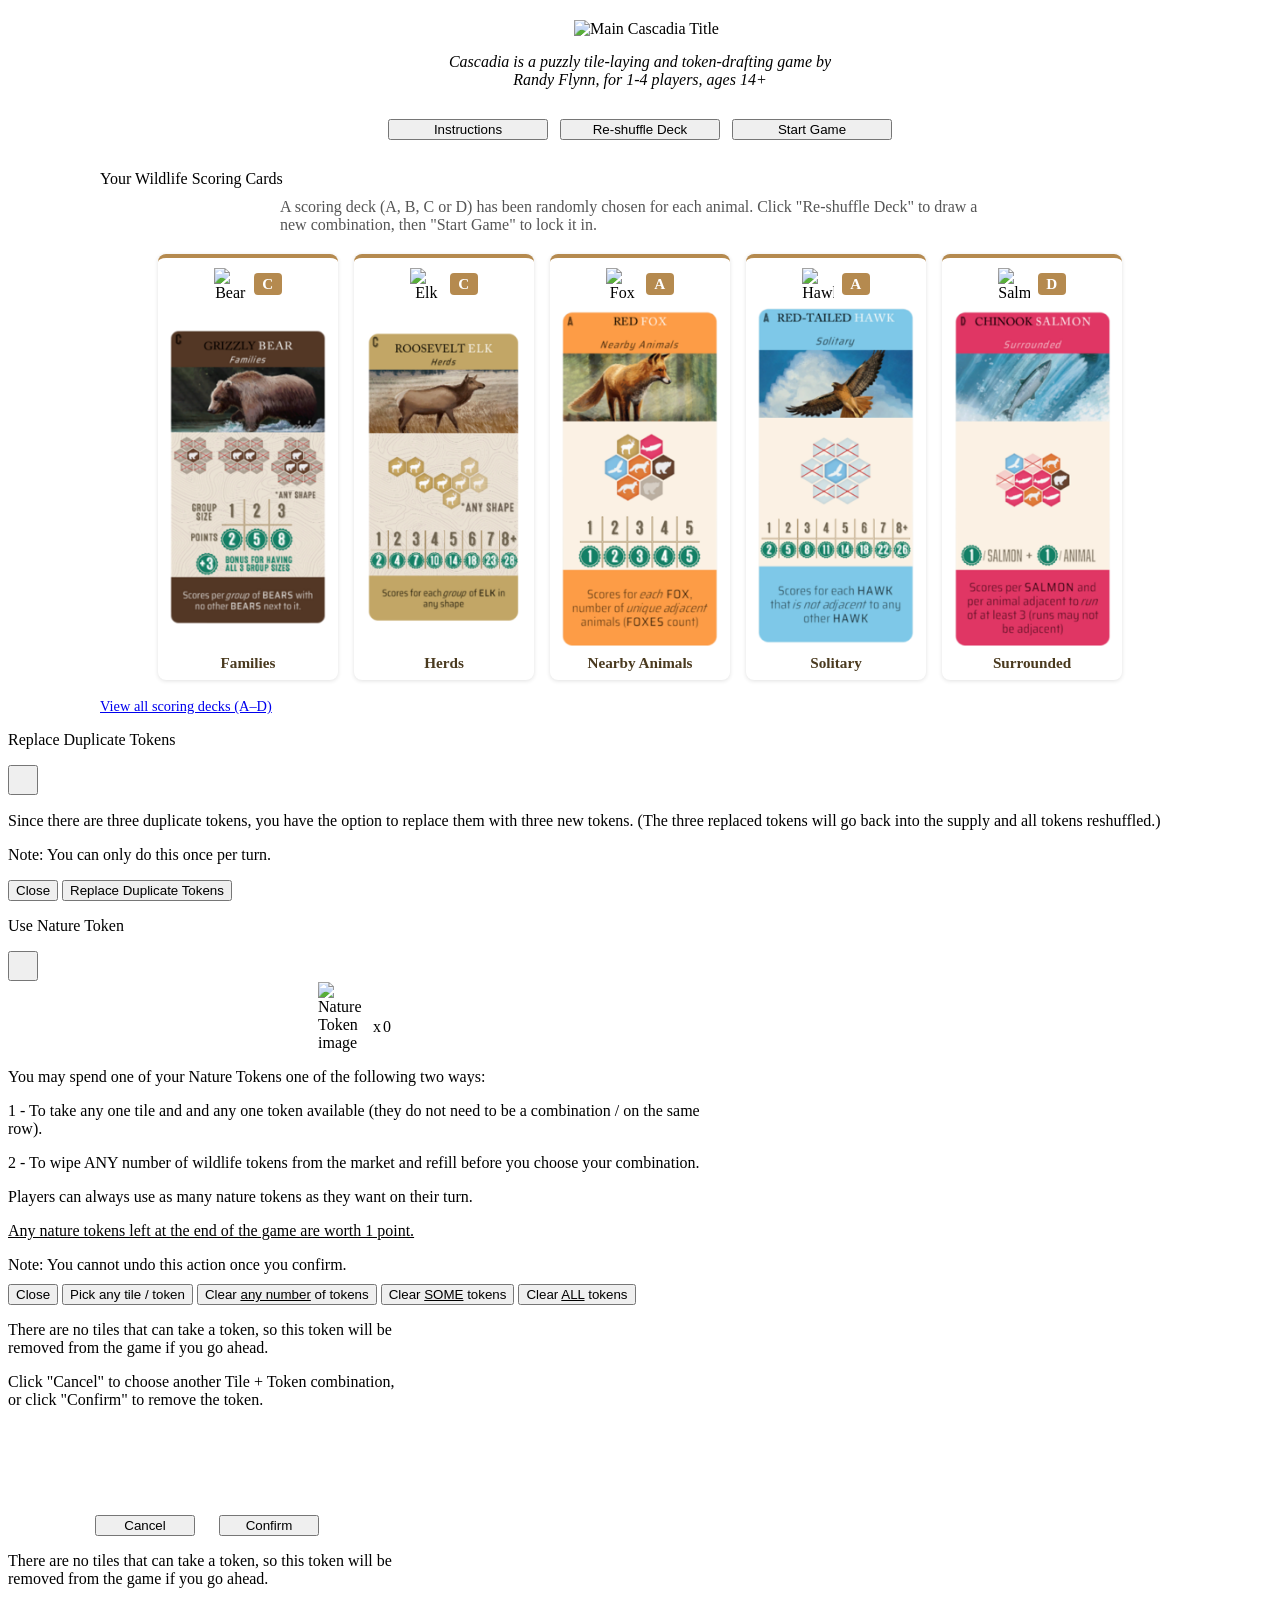
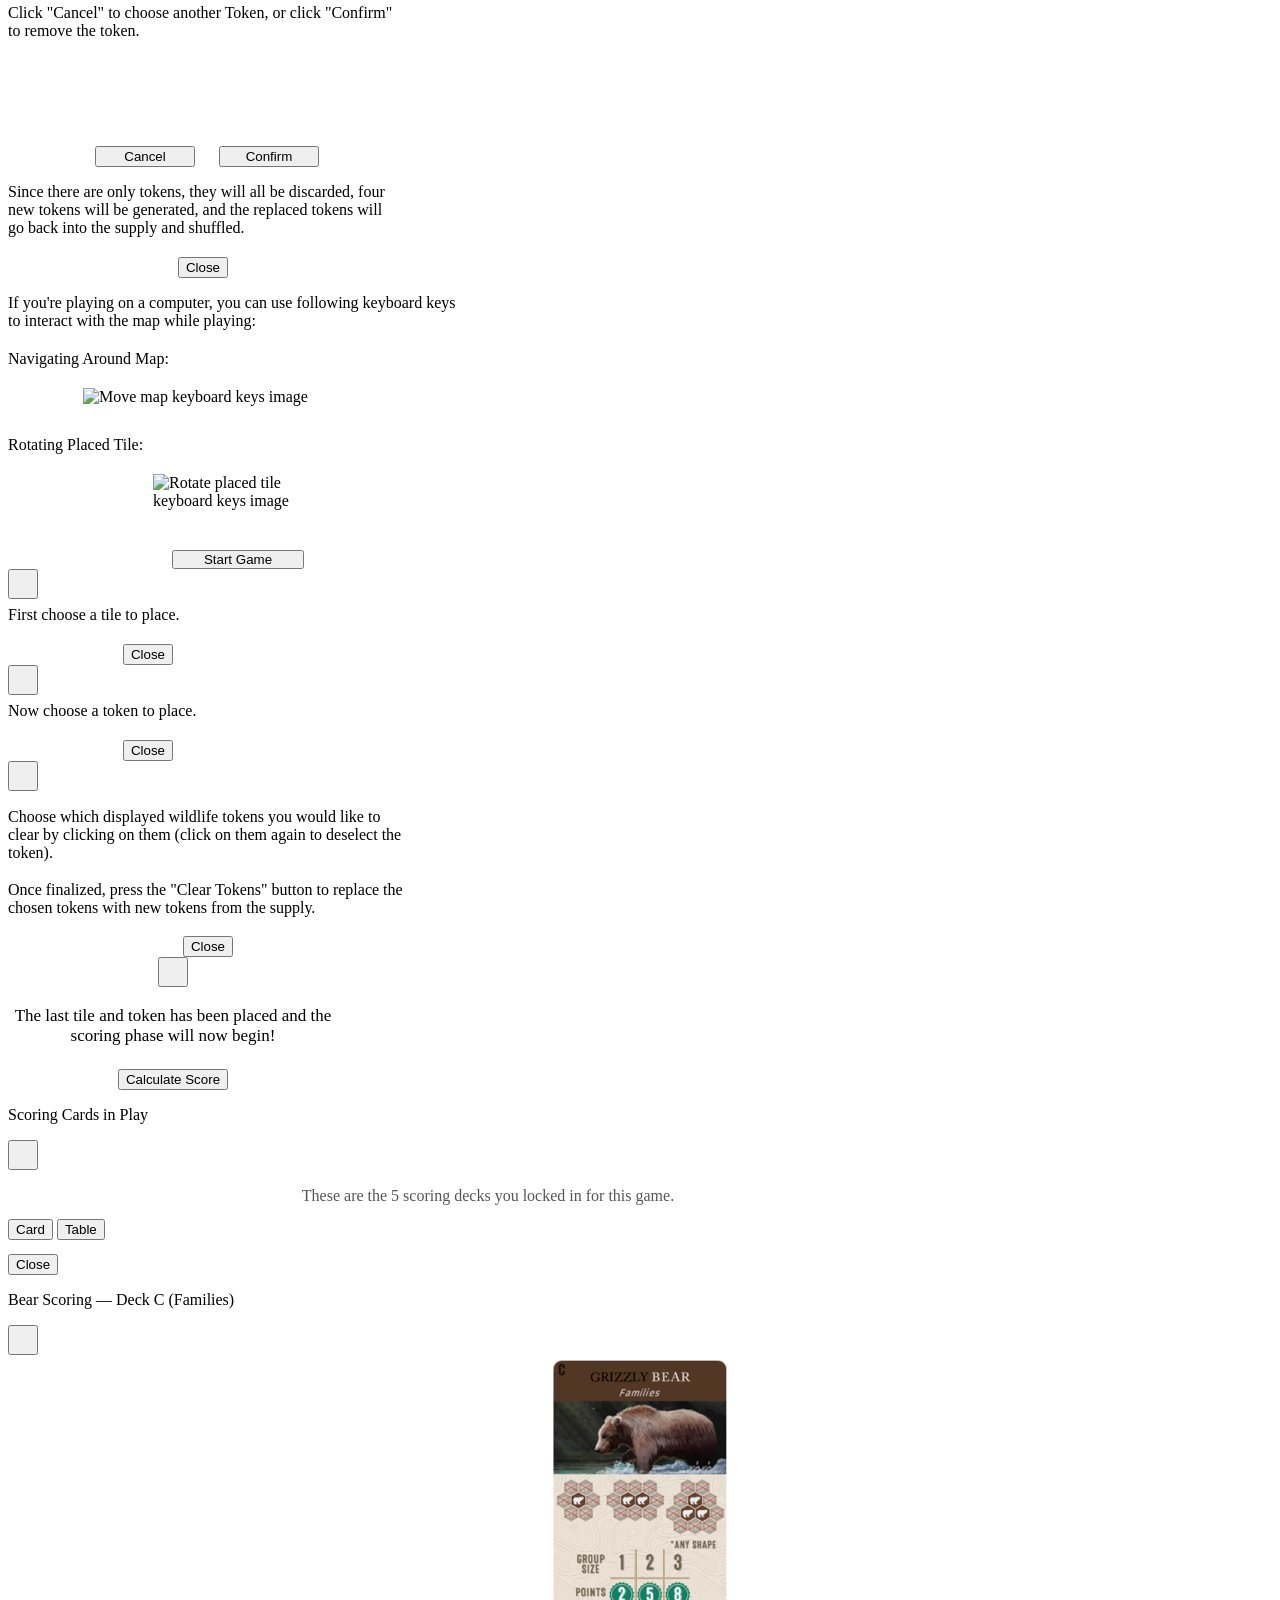
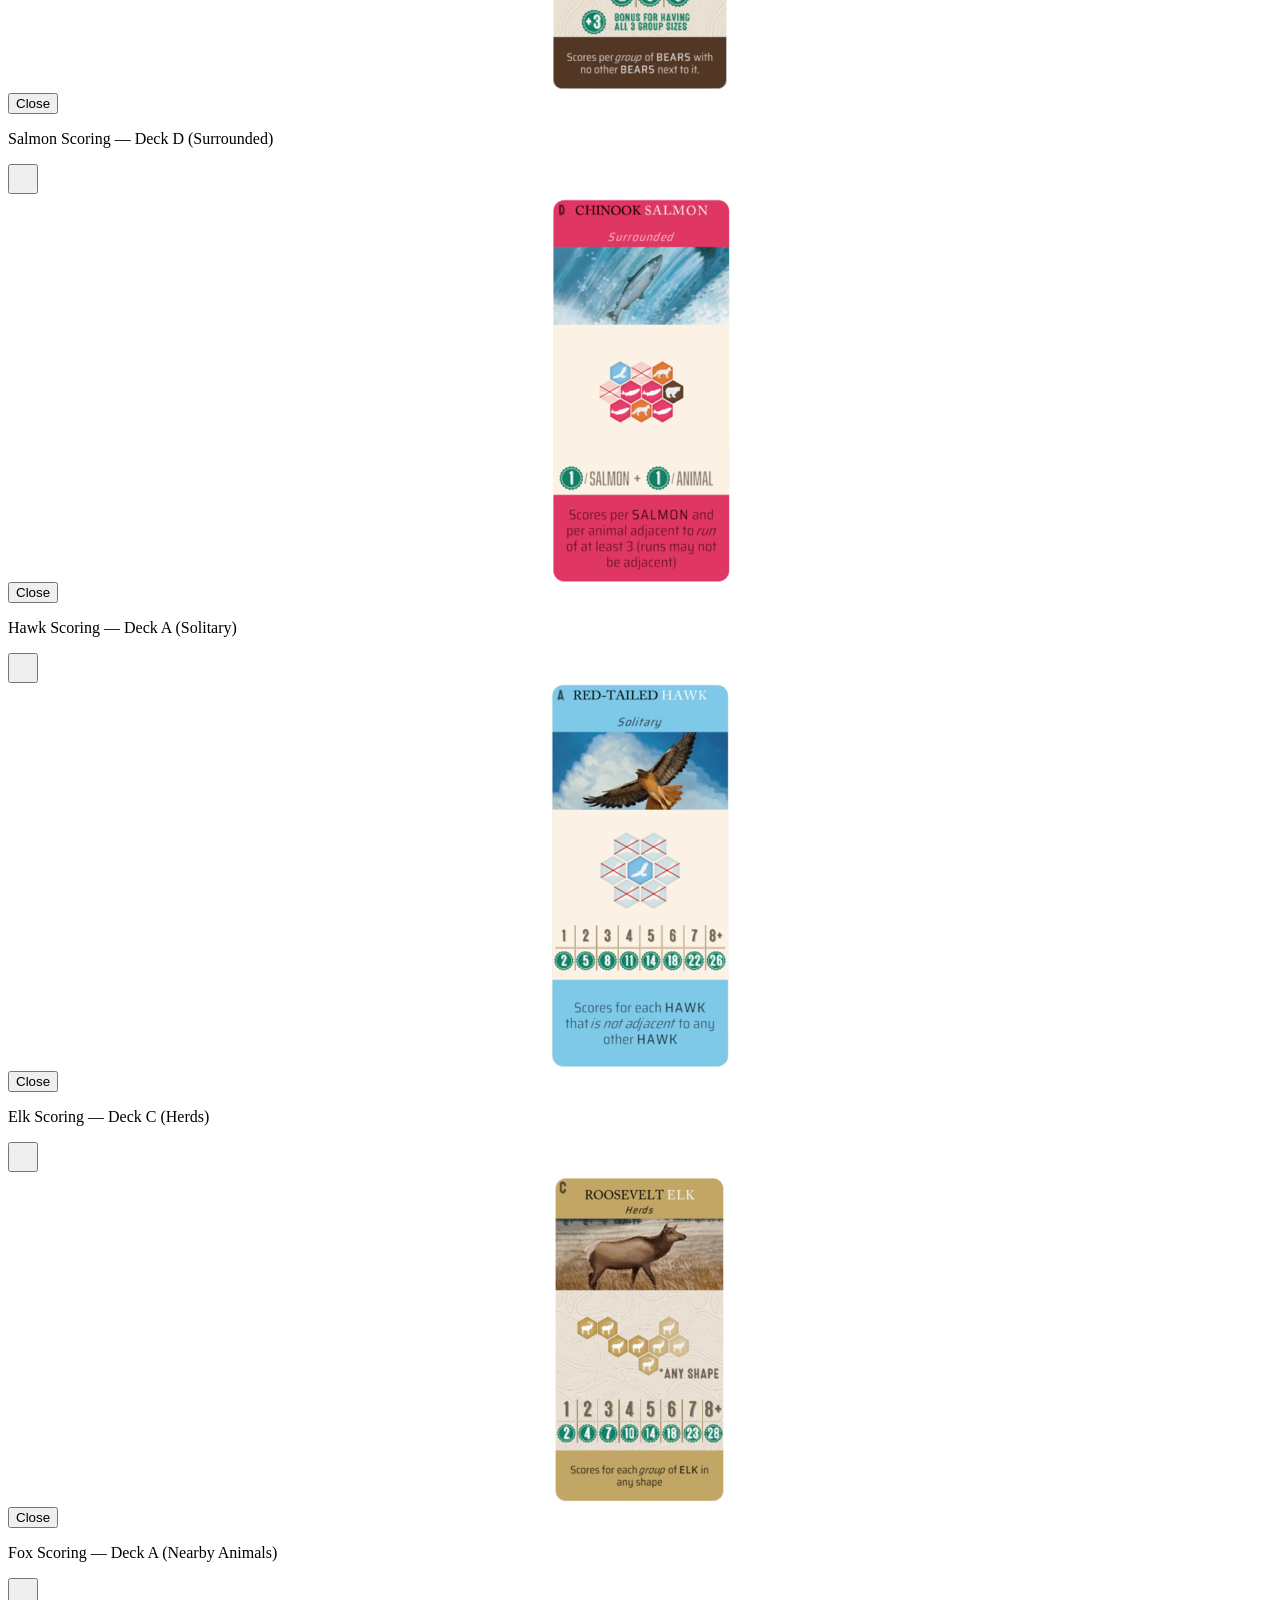
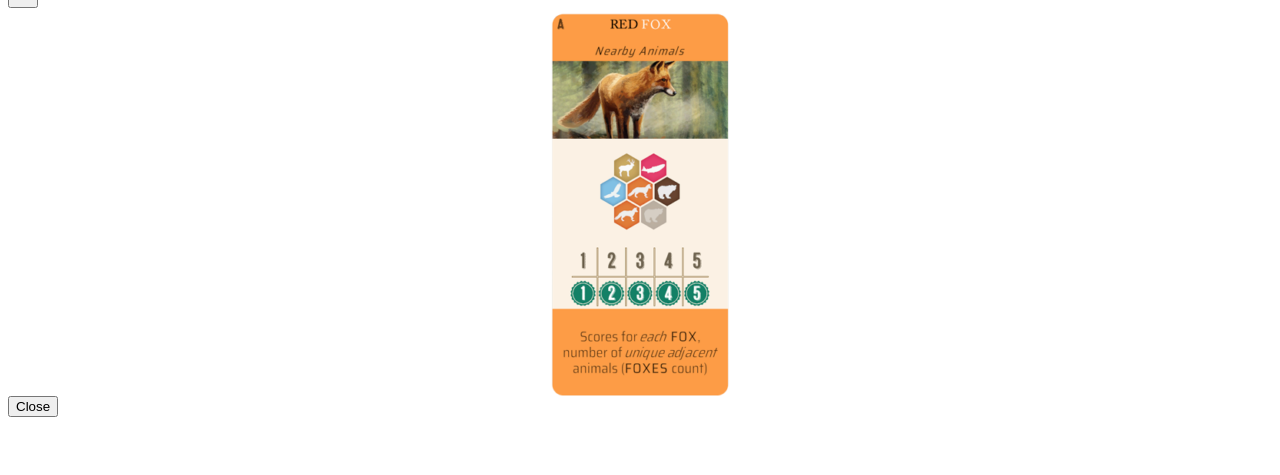
==== index.html @ 80d77206 "Solo-mode polish: new scoring artwork, drag-pan, layout fixes - Replace scoring card images with new" ====
<!DOCTYPE html>
<html>

<head>

	<meta charset="UTF-8">
	<meta name="viewport" content="width=device-width, initial-scale=1">

	<title>Cascadia</title>

	<link rel="stylesheet" href="https://cdn.jsdelivr.net/npm/bulma@0.8.0/css/bulma.min.css">
	<link rel="stylesheet" href="https://cdn.jsdelivr.net/npm/bulma-extensions@4.0.0/dist/css/bulma-extensions.min.css">
	<link rel="stylesheet" type="text/css" href="css/styles.css">

	<link rel="apple-touch-icon" sizes="180x180" href="apple-touch-icon.png">
	<link rel="icon" type="image/png" sizes="32x32" href="favicon-32x32.png">
	<link rel="icon" type="image/png" sizes="16x16" href="favicon-16x16.png">
	<link rel="manifest" href="/site.webmanifest">

	<link href="https://fonts.googleapis.com/css2?family=Architects+Daughter&display=swap" rel="stylesheet">

	<meta name="msapplication-TileColor" content="#da532c">
	<meta name="theme-color" content="#ffffff">

</head>

<body>

	<div id="container">

		<p id="mainCascadiaTitle" class="title">
			<img src="img/title-main.png" alt="Main Cascadia Title" />
		</p>

		<p id="mobileCascadiaTitle" class="title hideWhenShowingGoalsTablet">
			<img src="img/title-mobile.png" alt="Mbile Cascadia Title" />
		</p>

		<p id="endGameCascadiaTitle" class="title">
			<img src="img/title-endGame.png" alt="End Game Cascadia Title" />
		</p>

		<div id="setupLayer" class="layer">

			<p class="subtitle is-6">Cascadia is a puzzly tile-laying and token-drafting game by Randy Flynn, for 1-4 players, ages 14+</p>

			<div id="homepageButtonContainer" class="buttons">
				<button id="frontPageGameInstructionsButton" class="button is-info" title="Instructions">Instructions</button>
				<button id="reshuffleDecks" class="button is-warning" title="Re-shuffle the randomly chosen scoring decks">Re-shuffle Deck</button>
				<button id="startGame" class="button is-success startCommenceButton" title="Start Game">Start Game</button>
			</div>

			<div id="selectedDecksContainer">

				<p class="has-text-centered title is-5">Your Wildlife Scoring Cards</p>
				<p class="has-text-centered is-italic selectedDecksHelp">A scoring deck (A, B, C or D) has been randomly chosen for each animal. Click "Re-shuffle Deck" to draw a new combination, then "Start Game" to lock it in.</p>

				<ul id="selectedDecksList">
					<li data-wildlife="bear">
						<div class="selectedDeckCard">
							<div class="selectedDeckHeader">
								<img class="selectedDeckToken" src="img/tokens/bear.png" alt="Bear Token" />
								<span class="selectedDeckLetter">A</span>
							</div>
							<img class="selectedDeckImg" src="img/scoring-goals/CD_Bear-A-full.png" alt="Selected Bear scoring card" />
							<p class="selectedDeckName">Mating Pairs</p>
						</div>
					</li>
					<li data-wildlife="elk">
						<div class="selectedDeckCard">
							<div class="selectedDeckHeader">
								<img class="selectedDeckToken" src="img/tokens/elk.png" alt="Elk Token" />
								<span class="selectedDeckLetter">A</span>
							</div>
							<img class="selectedDeckImg" src="img/scoring-goals/CD_Elk-A-full.png" alt="Selected Elk scoring card" />
							<p class="selectedDeckName">Lines</p>
						</div>
					</li>
					<li data-wildlife="fox">
						<div class="selectedDeckCard">
							<div class="selectedDeckHeader">
								<img class="selectedDeckToken" src="img/tokens/fox.png" alt="Fox Token" />
								<span class="selectedDeckLetter">A</span>
							</div>
							<img class="selectedDeckImg" src="img/scoring-goals/CD_Fox-A-full.png" alt="Selected Fox scoring card" />
							<p class="selectedDeckName">Nearby Animals</p>
						</div>
					</li>
					<li data-wildlife="hawk">
						<div class="selectedDeckCard">
							<div class="selectedDeckHeader">
								<img class="selectedDeckToken" src="img/tokens/hawk.png" alt="Hawk Token" />
								<span class="selectedDeckLetter">A</span>
							</div>
							<img class="selectedDeckImg" src="img/scoring-goals/CD_Hawk-A-full.png" alt="Selected Hawk scoring card" />
							<p class="selectedDeckName">Solitary</p>
						</div>
					</li>
					<li data-wildlife="salmon">
						<div class="selectedDeckCard">
							<div class="selectedDeckHeader">
								<img class="selectedDeckToken" src="img/tokens/salmon.png" alt="Salmon Token" />
								<span class="selectedDeckLetter">A</span>
							</div>
							<img class="selectedDeckImg" src="img/scoring-goals/CD_Salmon-A-full.png" alt="Selected Salmon scoring card" />
							<p class="selectedDeckName">Long Run</p>
						</div>
					</li>
				</ul>

				<p class="has-text-centered selectedDecksFooter"><a href="scoring.html" target="_blank">View all scoring decks (A–D)</a></p>

			</div>

		</div>

		<div id="gameLayer" class="layer">

			<div id="allEndGameScoringCategories">

				<div id="scoringGoalsContainer">
					<div id="scoringTable-FinalScoringModalTrigger" class="finalScoringItemTrigger activeScoringItemTrigger">
						<img class="goalScoringTransparentLayer" src="img/scoringGoal-transparentLayer.png" alt="Transparent Layer Image" />
						<img class="goalScoringThumbnail" src="img/scoring/scoring-thumbnail.jpg" alt="Scoring Table Thumbnail" />
					</div>
					<div id="bear-FinalScoringModalTrigger" class="goalScoringThumbnailContainer finalScoringItemTrigger activeScoringItemTrigger">
						<img class="goalScoringTransparentLayer" src="img/scoringGoal-transparentLayer.png" alt="Transparent Layer Image" />
						<img class="goalScoringToken" src="img/tokens/bear.png" alt="Bear Token" />
						<img class="goalScoringThumbnail" src="img/scoring-goals/CD_Bear-A-mini.png" alt="Bear Thumbnail" />
					</div>
					<div id="elk-FinalScoringModalTrigger" class="goalScoringThumbnailContainer finalScoringItemTrigger activeScoringItemTrigger">
						<img class="goalScoringTransparentLayer" src="img/scoringGoal-transparentLayer.png" alt="Transparent Layer Image" />
						<img class="goalScoringToken" src="img/tokens/elk.png" alt="Elk Token" />
						<img class="goalScoringThumbnail" src="img/scoring-goals/CD_Elk-A-mini.png" alt="Elk Thumbnail" />
					</div>
					<div id="fox-FinalScoringModalTrigger" class="goalScoringThumbnailContainer finalScoringItemTrigger activeScoringItemTrigger">
						<img class="goalScoringTransparentLayer" src="img/scoringGoal-transparentLayer.png" alt="Transparent Layer Image" />
						<img class="goalScoringToken" src="img/tokens/fox.png" alt="Fox Token" />
						<img class="goalScoringThumbnail" src="img/scoring-goals/CD_Fox-A-mini.png" alt="Fox Thumbnail" />
					</div>
					<div id="hawk-FinalScoringModalTrigger" class="goalScoringThumbnailContainer finalScoringItemTrigger activeScoringItemTrigger">
						<img class="goalScoringTransparentLayer" src="img/scoringGoal-transparentLayer.png" alt="Transparent Layer Image" />
						<img class="goalScoringToken" src="img/tokens/hawk.png" alt="Hawk Token" />
						<img class="goalScoringThumbnail" src="img/scoring-goals/CD_Hawk-A-mini.png" alt="Hawk Thumbnail" />
					</div>
					<div id="salmon-FinalScoringModalTrigger" class="goalScoringThumbnailContainer finalScoringItemTrigger activeScoringItemTrigger">
						<img class="goalScoringTransparentLayer" src="img/scoringGoal-transparentLayer.png" alt="Transparent Layer Image" />
						<img class="goalScoringToken" src="img/tokens/salmon.png" alt="Salmon Token" />
						<img class="goalScoringThumbnail" src="img/scoring-goals/CD_Salmon-A-mini.png" alt="Salmon Thumbnail" />
					</div>
				</div>

				<div id="mobileScoringGoalsContainer">
					<div id="scoringTable-mobileFinalScoringModalTrigger" class="mobileFinalScoringItemTrigger mobileActiveScoringItemTrigger">
						<img class="mobileGoalScoringTransparentLayer" src="img/scoringGoal-transparentLayer.png" alt="Transparent Layer Image" />
						<img id="scoringThumbnail" src="img/scoring/scoring-thumbnail.jpg" alt="alt tag here" />
					</div>
					<div id="bear-mobileFinalScoringModalTrigger" class="mobileGoalScoringThumbnailContainer mobileFinalScoringItemTrigger mobileActiveScoringItemTrigger">
						<img class="mobileGoalScoringTransparentLayer" src="img/mobileScoringGoal-transparentLayer.png" alt="Transparent Layer Image" />
						<img class="mobileGoalScoringThumbnail" src="img/scoring-goals/CD_Bear-A-mini.png" alt="Bear Mobile Scoring Thumbnail" />
					</div>
					<div id="elk-mobileFinalScoringModalTrigger" class="mobileGoalScoringThumbnailContainer mobileFinalScoringItemTrigger mobileActiveScoringItemTrigger">
						<img class="mobileGoalScoringTransparentLayer" src="img/mobileScoringGoal-transparentLayer.png" alt="Transparent Layer Image" />
						<img class="mobileGoalScoringThumbnail" src="img/scoring-goals/CD_Elk-A-mini.png" alt="Elk Mobile Scoring Thumbnail" />
					</div>
					<div id="fox-mobileFinalScoringModalTrigger" class="mobileGoalScoringThumbnailContainer mobileFinalScoringItemTrigger mobileActiveScoringItemTrigger">
						<img class="mobileGoalScoringTransparentLayer" src="img/mobileScoringGoal-transparentLayer.png" alt="Transparent Layer Image" />
						<img class="mobileGoalScoringThumbnail" src="img/scoring-goals/CD_Fox-A-mini.png" alt="Fox Mobile Scoring Thumbnail" />
					</div>
					<div id="hawk-mobileFinalScoringModalTrigger" class="mobileGoalScoringThumbnailContainer mobileFinalScoringItemTrigger mobileActiveScoringItemTrigger">
						<img class="mobileGoalScoringTransparentLayer" src="img/mobileScoringGoal-transparentLayer.png" alt="Transparent Layer Image" />
						<img class="mobileGoalScoringThumbnail" src="img/scoring-goals/CD_Hawk-A-mini.png" alt="Hawk Mobile Scoring Thumbnail" />
					</div>
					<div id="salmon-mobileFinalScoringModalTrigger" class="mobileGoalScoringThumbnailContainer mobileFinalScoringItemTrigger mobileActiveScoringItemTrigger">
						<img class="mobileGoalScoringTransparentLayer" src="img/mobileScoringGoal-transparentLayer.png" alt="Transparent Layer Image" />
						<img class="mobileGoalScoringThumbnail" src="img/scoring-goals/CD_Salmon-A-mini.png" alt="Salmon Mobile Scoring Thumbnail" />
					</div>
				</div>

			</div>

			<div id="allButtonsContainer" class="hideWhenShowingGoalsMobile hideWhenShowingGoalsTablet">
				<div id="mobileButtonsContainer">
					<button id="showWildlifeGoals" class="button is-warning" title="Show Goals Button">Show Goals</button>
					<button id="viewAllCardsMobile" class="button is-info viewAllCardsInPlayBtn" title="View all scoring cards in play">View all cards</button>
					<button class="button is-success useNatureCube" disabled title="Nature Tokens Button">Nature Tokens</button>
					<div class="clearDiv"></div>
				</div>

				<div id="turnsAndNatureTokenContainer">
					<p class="turnsLeftDisplay">Turns: <span class="turnsLeftFigure"></span></p>
					<p class="natureTokenDisplay noTokens">
						<img class="natureTokenIcon" src="img/tokens/nature-token.png" alt="Nature Tokens" />
						<span class="numNatureCubesInfo">0</span>
					</p>
				</div>

				<div class="clearDiv"></div>

				<div id="gameButtonsContainer">
					<button id="undoTilePlacement" class="button is-primary" disabled title="Undo Last Tile
					Placement Button">Undo Last Tile
						Placement</button>
					<button id="replaceDuplicateTokens" class="button is-danger" disabled title="Replace Duplicate Tokens Button">Replace Duplicate Tokens</button>
					<button class="button is-success useNatureCube" disabled title="Use Nature Tokens Button">Use Nature Tokens</button>
					<button id="viewAllCardsDesktop" class="button is-info viewAllCardsInPlayBtn" title="View all scoring cards in play">View all cards</button>
					<button id="newGameBtn" class="button is-light" title="Abandon this game and start a new one">New Game</button>
					<div class="clearDiv"></div>
				</div>

				<div class="clearDiv"></div>

				<div id="mobileTurnsAndNatureTokenContainer">
					<p class="turnsLeftElement">Turns Left: <span class="turnsLeftFigure">20</span></p>
					<p class="natureTokensElement">Nature Tokens: <span class="numNatureCubesInfo">0</span></p>
				</div>

			</div>

			<div class="clearDiv"></div>

			<div id="goalLayerListContainer">

				<button id="hideWildlifeGoals" class="button is-warning button-is-centered" title="Hide Goals Button">Hide Goals</button>

				<ul id="quickViewTabletGoalLayerList">

					<li>
						<img class="goalLayerScoring" src="img/scoring-goals/CD_Bear-A-mini.png" alt="Bear Scoring Image" />
					</li>
					<li>
						<img class="goalLayerScoring" src="img/scoring-goals/CD_Elk-A-mini.png" alt="Elk Scoring Image" />
					</li>
					<li>
						<img class="goalLayerScoring" src="img/scoring-goals/CD_Fox-A-mini.png" alt="Fox Scoring Image" />
					</li>
					<li>
						<img class="goalLayerScoring" src="img/scoring-goals/CD_Hawk-A-mini.png" alt="Hawk Scoring Image" />
					</li>
					<li>
						<img class="goalLayerScoring" src="img/scoring-goals/CD_Salmon-A-mini.png" alt="Salmon Scoring Image" />
					</li>

				</ul>

				<div id="quickViewMobileGoalLayer">

					<div id="mobileGoalThumbnails">

						<div id="quickViewGoalThumnail-bear" class="mobileThumbnail activeQuickViewGoal">
							<img class="mobileThumbnailImg" src="img/scoring-goals/CD_Bear-A-mini.png" alt="Bear Scoring Thumbnail" />
							<img class="mobileThumbnailActiveFrame" src="img/mobileScoringGoal-hover.png" alt="Active Thumbnail Frame" />
						</div>
						<div id="quickViewGoalThumnail-elk" class="mobileThumbnail">
							<img class="mobileThumbnailImg" src="img/scoring-goals/CD_Elk-A-mini.png" alt="Elk Scoring Thumbnail" />
						</div>
						<div id="quickViewGoalThumnail-fox" class="mobileThumbnail">
							<img class="mobileThumbnailImg" src="img/scoring-goals/CD_Fox-A-mini.png" alt="Fox Scoring Thumbnail" />
						</div>
						<div id="quickViewGoalThumnail-hawk" class="mobileThumbnail">
							<img class="mobileThumbnailImg" src="img/scoring-goals/CD_Hawk-A-mini.png" alt="Hawk Scoring Thumbnail" />
						</div>
						<div id="quickViewGoalThumnail-salmon" class="mobileThumbnail">
							<img class="mobileThumbnailImg" src="img/scoring-goals/CD_Salmon-A-mini.png" alt="Salmon Scoring Thumbnail" />
						</div>

					</div>

					<div id="quickViewMobileGoalFullImages">
						<img id="quickViewGoalImg-bear" class="mobileGoalImg activeQuickViewGoalImg" src="img/scoring-goals/CD_Bear-A-mini.png" alt="Bear Scoring Image" />
						<img id="quickViewGoalImg-elk" class="mobileGoalImg" src="img/scoring-goals/CD_Elk-A-mini.png" alt="Elk Scoring Image" />
						<img id="quickViewGoalImg-fox" class="mobileGoalImg" src="img/scoring-goals/CD_Fox-A-mini.png" alt="Fox Scoring Image" />
						<img id="quickViewGoalImg-hawk" class="mobileGoalImg" src="img/scoring-goals/CD_Hawk-A-mini.png" alt="Hawk Scoring Image" />
						<img id="quickViewGoalImg-salmon" class="mobileGoalImg" src="img/scoring-goals/CD_Salmon-A-mini.png" alt="Salmon Scoring Image" />
					</div>

				</div>

			</div>

			<div id="tileTokenContainer" class="hideWhenShowingGoalsMobile hideWhenShowingGoalsTablet"></div>

			<div id="mapContainer" class="hideWhenShowingGoalsMobile hideWhenShowingGoalsTablet"></div>

			<div id="mobileMapNavContainer" class="hideWhenShowingGoalsMobile">
				<div class="zoomOptions">
					<img zoomType="zoomIn" class="zoomIn zoomOption inactiveZoom" src="img/zoomIn-inactive.png" alt="Zoom In Image" />
					<img zoomType="zoomOut" class="zoomOut zoomOption activeZoom" src="img/zoomOut.png" alt="Zoom Out Image" />
				</div>
				<div class="mobileTilePlacementOptions inactiveTileOptions">
					<img class="mobileTilePlacementRotateCounterClockwise mobileTilePlacementOption" src="img/tilePlacementRotateCounterClockwise.png" alt="Rotate Placed Tile Counter Clockwise" />
					<img class="mobileTilePlacementRotateClockwise mobileTilePlacementOption" src="img/tilePlacementRotateClockwise.png" alt="Rotate Placed Tile Clockwise" />
					<img class="mobileTilePlacementConfirm mobileTilePlacementOption" src="img/tilePlacementConfirm.png" alt="Confirm Tile Placement Image" />
					<img class="mobileTilePlacementCancel mobileTilePlacementOption" src="img/tilePlacementCancel.png" alt="Cancel Tile Placement Image" />
				</div>
				<div class="mapNavigation">
					<img class="navBackground" src="img/woodCircle.png" alt="Navigation Arrows Container Background" />
					<img direction="up" class="upArrow navArrow" src="img/arrow.png" alt="Up Arrow Image" />
					<img direction="right" class="rightArrow navArrow" src="img/arrow.png" alt="Right Arrow Image" />
					<img direction="down" class="downArrow navArrow" src="img/arrow.png" alt="Down Arrow Image" />
					<img direction="left" class="leftArrow navArrow" src="img/arrow.png" alt="Left Arrow Image" />
				</div>
			</div>
			<div id="goalsContainer">
				<div id="bear-ScoringModalTrigger" class="goalScoringThumbnailContainer">
					<img class="goalScoringToken" src="img/tokens/bear.png" alt="Bear Token Image" />
					<img class="goalScoringThumbnail" src="img/scoring-goals/CD_Bear-A-mini.png" alt="Bear Thumbnail Image" />
				</div>
				<div id="elk-ScoringModalTrigger" class="goalScoringThumbnailContainer">
					<img class="goalScoringToken" src="img/tokens/elk.png" alt="Elk Token Image" />
					<img class="goalScoringThumbnail" src="img/scoring-goals/CD_Elk-A-mini.png" alt="Elk Thumbnail Image" />
				</div>
				<div id="fox-ScoringModalTrigger" class="goalScoringThumbnailContainer">
					<img class="goalScoringToken" src="img/tokens/fox.png" alt="Fox Token Image" />
					<img class="goalScoringThumbnail" src="img/scoring-goals/CD_Fox-A-mini.png" alt="Fox Thumbnail Image" />
				</div>
				<div id="hawk-ScoringModalTrigger" class="goalScoringThumbnailContainer">
					<img class="goalScoringToken" src="img/tokens/hawk.png" alt="Hawk Token Image" />
					<img class="goalScoringThumbnail" src="img/scoring-goals/CD_Hawk-A-mini.png" alt="Hawk Thumbnail Image" />
				</div>
				<div id="salmon-ScoringModalTrigger" class="goalScoringThumbnailContainer">
					<img class="goalScoringToken" src="img/tokens/salmon.png" alt="Salmon Token Image" />
					<img class="goalScoringThumbnail" src="img/scoring-goals/CD_Salmon-A-mini.png" alt="Salmon Thumbnail Image" />
				</div>
			</div>

			<div class="clearDiv"></div>

		</div>

		<div id="goalsLayer" class="layer"></div>

	</div>

	<div id="threeDuplicateTokensModal" class="modal">
		<div class="modal-background"></div>
		<div class="modal-card">
			<header class="modal-card-head">
				<p class="modal-card-title">Replace Duplicate Tokens</p>
				<button class="delete closeModalTrigger" aria-label="close"></button>
			</header>
			<section class="modal-card-body">

				<p>Since there are three duplicate tokens, you have the option to replace them with three new tokens. (The three replaced tokens will go back into the supply and all tokens reshuffled.)</p>

				<p class="has-text-danger has-text-weight-bold has-text-centered">Note: You can only do this once per turn.</p>

			</section>
			<footer class="modal-card-foot">
				<div class="modalButtonsToCenter">
					<button class="button is-danger closeModalTrigger" title="Close Modal Button">Close</button>
					<button id="confirmReplacingDuplicates" class="button is-success" title="Replace Duplicate Tokens Button">Replace Duplicate Tokens</button>
				</div>
			</footer>
		</div>
	</div>

	<div id="natureCubesModal" class="modal">
		<div class="modal-background closableModalBackground"></div>
		<div class="modal-card">
			<header class="modal-card-head">
				<p class="modal-card-title">Use Nature Token</p>
				<button class="delete closeModalTrigger" aria-label="close"></button>
			</header>
			<section class="modal-card-body">

				<div id="natureTokenTrackerContainer">
					<div id="natureTokenImage">
						<img src="img/tokens/nature-token.png" alt="Nature Token image" />
					</div>
					<div id="natureTokenAmount">
						<p class="title is-4">x<span class="numNatureCubes">0</span></p>
					</div>
					<div class="clearDiv"></div>
				</div>

				<p class="natureTokenContent">You may spend one of your Nature Tokens one of the following two ways:</p>

				<p class="is-italic natureTokenContent">1 - To take any one tile and and any one token available (they do not need to be a combination / on the same row).</p>

				<p class="is-italic natureTokenContent">2 - To wipe ANY number of wildlife tokens from the market and refill before you
					choose your
					combination.</p>

				<p class="natureTokenContent">Players can always use as many nature tokens as they want on their turn.</p>

				<p class="has-text-weight-bold is-italic underline natureTokenContent">Any nature tokens left at the end of the game are worth 1 point.</p>

				<p class="has-text-danger has-text-weight-bold natureTokenContent">Note: You cannot undo this action once you confirm.</p>

			</section>
			<footer class="modal-card-foot">
				<div class="modalButtonsToCenter">
					<button class="button is-danger closeModalTrigger" title="Close Modal Button">Close</button>
					<button id="natureCubePickAnyTileToken" class="button is-success" title="Pick any tile or token button">Pick any tile / token</button>
					<button id="natureCubeClearAnyTokens" class="button is-info" title="Clear any number of tokens button">Clear <span class="has-text-weight-bold underline">any number</span> of tokens</button>
					<button id="natureCubeClearSomeTokens" class="button is-info" title="Clear some tokens button">Clear <span class="has-text-weight-bold underline">SOME</span> tokens</button>
					<button id="natureCubeClearAllTokens" class="button is-danger is-inverted" title="Clear all tokens button">Clear <span class="has-text-weight-bold underline">ALL</span> tokens</button>
				</div>
			</footer>
		</div>
	</div>

	<div id="noValidPlacementModal" class="modal notificationModal">

		<div class="modal-background"></div>
		<div class="modal-content">
			<div class="notification">
				<p>There are no tiles that can take a <span class="invalidWildlifeText"></span> token, so this token will be removed from the game if you go ahead.</p>

				<p>Click "Cancel" to choose another Tile + Token combination, or click "Confirm" to remove the token.</p>
				<div class="invalidTokenImg"></div>

				<div class="noValidPlacementButtonContainer">

					<button id="cancelInvalidTokenPlacement" class="button is-danger closeModalTrigger" title="Cancel remove token action button">Cancel</button>
					<button id="confirmInvalidTokenPlacement" class="button is-success closeModalTrigger" title="Confirm remove token action button">Confirm</button>

				</div>
			</div>
		</div>
	</div>

	<div id="noValidPlacementNatureCubeModal" class="modal notificationModal">

		<div class="modal-background"></div>
		<div class="modal-content">
			<div class="notification">
				<p>There are no tiles that can take a <span class="invalidWildlifeText"></span> token, so this token will be removed from the game if you go ahead.</p>

				<p>Click "Cancel" to choose another Token, or click "Confirm" to remove the token.</p>

				<div class="invalidTokenImg"></div>

				<div class="noValidPlacementButtonContainer">
					<button id="cancelInvalidNatureCubeTokenPlacement" class="button is-danger closeModalTrigger" title="Cancel remove token action button">Cancel</button>
					<button id="confirmInvalidNatureCubeTokenPlacement" class="button is-success closeModalTrigger" title="Confirm remove token action button">Confirm</button>
				</div>

			</div>
		</div>
	</div>

	<div id="allDuplicateTokensModal" class="modal notificationModal">

		<div class="modal-background"></div>
		<div class="modal-content">
			<div class="notification">
				<p>Since there are only <span class="duplicateWildlifeText"></span> tokens, they will all be discarded,
					four new tokens will be generated, and the replaced <span class="duplicateWildlifeText"></span>
					tokens will go back into the supply and shuffled.</p>
				<div id="duplicateImgContainer"></div>
				<button id="confirmReplacingFourDuplicates" class="button is-danger closeModalTrigger button-is-centered" title="Close modal button">Close</button>
			</div>
		</div>
	</div>

	<div id="keyboardKeysModal" class="modal notificationModal">

		<div class="modal-background closableModalBackground"></div>
		<div class="modal-content">
			<div class="notification">
				<p>If you're playing on a computer, you can use following keyboard keys to interact with the map while playing:</p>
				<p class="has-text-centered title is-6">Navigating Around Map:</p>
				<img id="keyboardMoveKeysImg" class="keyboardImg" src="img/keyboard-keys-move.png" alt="Move map keyboard keys image" />
				<p class="has-text-centered title is-6">Rotating Placed Tile:</p>
				<img id="keyboardRotateKeysImg" class="keyboardImg" src="img/keyboard-keys-rotate.png" alt="Rotate placed tile keyboard keys image" />
				<button id="commenceGame" class="button is-success button-is-centered closeModalTrigger" title="Start game button">Start Game</button>
			</div>
		</div>
	</div>

	<div id="natureCubesPlaceTileModal" class="modal notificationModal">

		<div class="modal-background"></div>
		<div class="modal-content">
			<div class="notification">
				<button class="delete closeModalTrigger" aria-label="close" title="Close button image"></button>
				<p class="has-text-centered">First choose a tile to place.</p>
				<button class="button is-danger closeModalTrigger button-is-centered" title="Close modal button">Close</button>
			</div>
		</div>
	</div>

	<div id="natureCubesPlaceTokenModal" class="modal notificationModal">

		<div class="modal-background"></div>
		<div class="modal-content">
			<div class="notification">
				<button class="delete closeModalTrigger" aria-label="close" title="Close button image"></button>
				<p class="has-text-centered">Now choose a token to place.</p>
				<button class="button is-danger closeModalTrigger button-is-centered" title="Close modal button">Close</button>
			</div>
		</div>
	</div>

	<div id="natureCubesClearAnyNumberOfTokensModal" class="modal notificationModal">

		<div class="modal-background"></div>
		<div class="modal-content">
			<div class="notification">
				<button class="delete closeModalTrigger" aria-label="close" title="Close button image"></button>
				<p>Choose which displayed wildlife tokens you would like to clear by clicking on them (click on them again to deselect the token).</p>
				<p>Once finalized, press the "Clear Tokens" button to replace the chosen tokens with new tokens from the supply.</p>
				<button class="button is-danger closeModalTrigger button-is-centered" title="Close modal button">Close</button>
			</div>
		</div>
	</div>

	<div id="lastTurnModal" class="modal notificationModal">

		<div class="modal-background"></div>
		<div class="modal-content">
			<div class="notification">
				<button class="delete closeModalTrigger" aria-label="close" title="Close button image"></button>
				<p>The last tile and token has been placed and the scoring phase will now begin!</p>
				<button class="button is-link closeModalTrigger button-is-centered" title="Calculate score button">Calculate Score</button>
			</div>
		</div>
	</div>


	<div id="cardsInPlayModal" class="modal">
		<div class="modal-background closableModalBackground"></div>
		<div class="modal-card">
			<header class="modal-card-head">
				<p class="modal-card-title">Scoring Cards in Play</p>
				<button class="delete closeModalTrigger" aria-label="close" title="Close button"></button>
			</header>
			<section class="modal-card-body">
				<p class="cardsInPlayHelp">These are the 5 scoring decks you locked in for this game.</p>
				<div class="buttons is-centered cardsInPlayToggle">
					<button class="button is-small is-info cardsInPlayViewBtn" data-view="cards">Card</button>
					<button class="button is-small cardsInPlayViewBtn" data-view="tables">Table</button>
				</div>
				<div id="cardsInPlayGrid"></div>
			</section>
			<footer class="modal-card-foot">
				<div class="modalButtonsToCenter">
					<button class="button is-danger closeModalTrigger" title="Close modal">Close</button>
				</div>
			</footer>
		</div>
	</div>

	<div id="bearScoringModal" class="modal">
		<div class="modal-background closableModalBackground"></div>
		<div class="modal-card">
			<header class="modal-card-head">
				<p class="modal-card-title">Bear Scoring Objective</p>
				<button class="delete closeModalTrigger" aria-label="close" title="Close button image"></button>
			</header>
			<section class="modal-card-body">
				<img class="goalScoringModalImg" src="img/scoring-goals/CD_Bear-A-full.png" alt="Bear Scoring Image" />
			</section>
			<footer class="modal-card-foot">
				<div class="modalButtonsToCenter">
					<button class="button is-danger closeModalTrigger" title="Close modal button">Close</button>
				</div>
			</footer>
		</div>
	</div>

	<div id="salmonScoringModal" class="modal">
		<div class="modal-background closableModalBackground"></div>
		<div class="modal-card">
			<header class="modal-card-head">
				<p class="modal-card-title">Salmon Scoring Objective</p>
				<button class="delete closeModalTrigger" aria-label="close" title="Close button image"></button>
			</header>
			<section class="modal-card-body">
				<img class="goalScoringModalImg" src="img/scoring-goals/CD_Salmon-A-full.png" alt="Salmon Scoring Image" />
			</section>
			<footer class="modal-card-foot">
				<div class="modalButtonsToCenter">
					<button class="button is-danger closeModalTrigger" title="Close modal button">Close</button>
				</div>
			</footer>
		</div>
	</div>

	<div id="hawkScoringModal" class="modal">
		<div class="modal-background closableModalBackground"></div>
		<div class="modal-card">
			<header class="modal-card-head">
				<p class="modal-card-title">Hawk Scoring Objective</p>
				<button class="delete closeModalTrigger" aria-label="close" title="Close button image"></button>
			</header>
			<section class="modal-card-body">
				<img class="goalScoringModalImg" src="img/scoring-goals/CD_Hawk-A-full.png" alt="Hawk Scoring Image" />
			</section>
			<footer class="modal-card-foot">
				<div class="modalButtonsToCenter">
					<button class="button is-danger closeModalTrigger" title="Close modal button">Close</button>
				</div>
			</footer>
		</div>
	</div>

	<div id="elkScoringModal" class="modal">
		<div class="modal-background closableModalBackground"></div>
		<div class="modal-card">
			<header class="modal-card-head">
				<p class="modal-card-title">Elk Scoring Objective</p>
				<button class="delete closeModalTrigger" aria-label="close" title="Close button image"></button>
			</header>
			<section class="modal-card-body">
				<img class="goalScoringModalImg" src="img/scoring-goals/CD_Elk-A-full.png" alt="Elk Scoring Image" />
			</section>
			<footer class="modal-card-foot">
				<div class="modalButtonsToCenter">
					<button class="button is-danger closeModalTrigger" title="Close modal button">Close</button>
				</div>
			</footer>
		</div>
	</div>

	<div id="foxScoringModal" class="modal">
		<div class="modal-background closableModalBackground"></div>
		<div class="modal-card">
			<header class="modal-card-head">
				<p class="modal-card-title">Fox Scoring Objective</p>
				<button class="delete closeModalTrigger" aria-label="close" title="Close button image"></button>
			</header>
			<section class="modal-card-body">
				<img class="goalScoringModalImg" src="img/scoring-goals/CD_Fox-A-full.png" alt="Fox Scoring Image" />
			</section>
			<footer class="modal-card-foot">
				<div class="modalButtonsToCenter">
					<button class="button is-danger closeModalTrigger" title="Close modal button">Close</button>
				</div>
			</footer>
		</div>
	</div>

	<script type="module" src="https://unpkg.com/ionicons@5.0.0/dist/ionicons/ionicons.esm.js"></script>
	<script nomodule="" src="https://unpkg.com/ionicons@5.0.0/dist/ionicons/ionicons.js"></script>

	<script defer src="https://cdn.jsdelivr.net/npm/bulma-extensions@4.0.0/dist/js/bulma-extensions.min.js"></script>
	<script type="text/javascript" src="https://ajax.googleapis.com/ajax/libs/jquery/3.2.1/jquery.min.js"></script>

	<script type="text/javascript" src="js/data.js"></script>
	<script type="text/javascript" src="js/scripts.js"></script>
	<script type="text/javascript" src="js/image-preloader.js"></script>

</body>

</html>
---- css/styles.css ----
html {	
	overflow-y: auto!important;
	min-width: auto!important;
}

* {
	user-select: none;
}

body {
	padding-bottom:50px;
}

body.gameOver {
	padding-top: 47px;
}

.delete, .modal-close {
    height: 30px;
    max-height: 30px;
    max-width: 30px;
    min-height: 30px;
    min-width: 30px;
    width: 30px;
}

#flatoutGamesLogo {
	width: 110px;
    position: fixed;
    bottom: 30px;
    right: 30px;
}

#ks-container {
	position: fixed;
    top: -74px;
	opacity:0;
	width: 100%;
	height: 108px;
	transition: all .7s ease-in-out;
	display:block;
}

#ks-container.activeKickstarter {
	top: 0px;
}

#ks-container.showKickstarterInfo {
	opacity:1;
}

#ks-container #ks-background {
	background-color: #05ce78;
    padding: 8px 0px 24px;
}

#ks-container #ks-background p {
    font-size: 1.4rem;
	margin-top: 9px!important;
}

#ks-container #ks-background p a {
	color: #ffffff;
	text-decoration: underline;
}

#ks-container #kickstartImg {
	width: 180px;
    position: absolute;
    top: 60px;
    right: 60px;
    background-color: #05ce78;
    cursor: hand;
    cursor: pointer;
    transition: all .7s ease-in-out;
    z-index: -1;
    border-bottom-right-radius: 10px;
    border-bottom-left-radius: 10px;
}

body.gameOver #ks-container {
	height: 60px;
	top: 0px;
	z-index: 2;
	display:block;
}

body.gameOver #ks-container #ks-background {
    padding: 4px 0px 15px;
}

body.gameOver #ks-container #ks-background p {
    font-size: 1.2rem;
	margin-top: 8px!important;
}

body.gameOver #ks-container #kickstartImg {
	display:none;
}

.layer {
	display:none;
}

#frontPageGameInstructionsButton {
    display: block;
    margin: 0 auto;
    width: 140px;
}

#turnsAndNatureTokenContainer {
	position: absolute;
	top: 8px;
	right: 10px;
	width: auto;
	margin: 0;
	padding: 4px 12px;
	background: rgba(255, 255, 255, 0.92);
	border: 2px solid rgba(120, 90, 50, 0.35);
	border-radius: 18px;
	box-shadow: 0 2px 6px rgba(0, 0, 0, 0.18);
	display: flex;
	align-items: center;
	gap: 14px;
	z-index: 10;
}

#turnsAndNatureTokenContainer p {
	font-size: 16px;
	line-height: 1;
	float: none;
	margin: 0;
	white-space: nowrap;
	display: flex;
	align-items: center;
	gap: 5px;
}

#turnsAndNatureTokenContainer p span {
	font-weight: bold;
}

#turnsAndNatureTokenContainer .natureTokenIcon {
	width: 24px;
	height: 24px;
	object-fit: contain;
	transition: filter 0.2s ease, opacity 0.2s ease;
}

#turnsAndNatureTokenContainer .natureTokenDisplay.noTokens .natureTokenIcon {
	filter: grayscale(1);
	opacity: 0.4;
}

#turnsAndNatureTokenContainer .natureTokenDisplay.noTokens .numNatureCubesInfo {
	color: #999;
}

#mobileTurnsAndNatureTokenContainer {
	display:none;
}

#gameButtonsContainer {
    height: 50px;
    width: 1040px;
    margin: 14px auto 0px;
    padding-left: 16px;
}

#gameButtonsContainer .button {
	display: block;
    margin: 0px 8px;
    float: left;
}

#gameLayer #allButtonsContainer #mobileButtonsContainer .useNatureCube.button {
	display:none;
}

#gameLayer #allButtonsContainer #gameButtonsContainer .useNatureCube.button {
	display:block;
}

#mobileButtonsContainer {
	display:none;
}

#setupLayer {
	display: block;
	margin-top: 10px;
}

#container {
	width: 1180px;
    margin: 0 auto;
}

#mobileCascadiaTitle {
	display:none;
}

#endGameCascadiaTitle {
	display:none;
}

#mainCascadiaTitle {
	display:block;
	text-align: center;
	margin:20px 0px 0px!important;
}

#mainCascadiaTitle img {
	width: 600px;
	margin-bottom: 0px;
	margin-left: 13px;
}

body.gameOver #mainCascadiaTitle {
    margin: 20px 0px 41px!important;
}

body.gameOver #mainCascadiaTitle img {
    width: 610px;
}

.subtitle {
	font-style: italic;
	text-align:center;
    width: 400px;
    margin: 15px auto 15px;
}

.title.is-5 {
	margin-bottom:10px;
}

ion-icon[name="help-circle-outline"] {
	font-size: 24px;
    margin-bottom: -2px;
    margin-left: 1px;
    cursor: pointer;
    cursor: hand;
}

/* The container */
.checkboxEl {
	display: block;
	position: relative;
	margin-top: 6px;
	cursor: pointer;
	/* font-size: 22px; */
	-webkit-user-select: none;
	-moz-user-select: none;
	-ms-user-select: none;
	user-select: none;
}

/* Hide the browser's default checkbox */
.checkboxEl input {
	position: absolute;
	opacity: 0;
	cursor: pointer;
	height: 0;
	width: 0;
}

/* Create a custom checkbox */
.checkmark {
	position: absolute;
	top: 0;
	left: 0;
	height: 20px;
	width: 20px;
	background-color: #eee;
}

/* On mouse-over, add a grey background color */
.checkboxEl:hover input ~ .checkmark {
	background-color: #ccc;
}

/* When the checkbox is checked, add a blue background */
.checkboxEl input:checked ~ .checkmark {
	background-color: #2196F3;
}

/* Create the checkmark/indicator (hidden when not checked) */
.checkmark:after {
	content: "";
	position: absolute;
	display: none;
}

/* Show the checkmark when checked */
.checkboxEl input:checked ~ .checkmark:after {
	display: block;
}

/* Style the checkmark/indicator */
.checkboxEl .checkmark:after {
	left: 7px;
	top: 2px;
	width: 7px;
	height: 13px;
	border: solid white;
	border-width: 0 2px 2px 0;
	-webkit-transform: rotate(45deg);
	-ms-transform: rotate(45deg);
	transform: rotate(45deg);
}

.instructionContainer {
	display:none;
}

#instructionCategories .instructionsIcon {
    height: 40px;
    margin-right: 10px;
}

.instructionContainer .instructionalImage {
    border: 1px solid #000;
    margin: 20px auto;
    display: block;
}

.instructionContainer .instructionalImage.largeImg {
    width: 70%;
}

.instructionContainer .instructionalImage.mediumImg {
    width: 50%;
}

#instructionsHelpModal .modal-card {
    width: 800px;
}

#keyboardKeysModal .modal-content {
	width: 460px;
}

#keyboardKeysModal .modal-content .title.is-6 {
	margin: 20px 0px 10px 0px;
    padding: 0px 0px 0px 0px;
}

#keyboardKeysModal .modal-content #keyboardMoveKeysImg {
	display: block;
    margin: 20px auto 30px;
    width: 310px;
}

#keyboardKeysModal .modal-content #keyboardRotateKeysImg {
    display: block;
    margin: 20px auto 40px;
    width: 170px;
}

#keyboardKeysModal .modal-content .notification #commenceGame {
	margin: 0 auto;
    display: block;
    padding: 0px 30px;
}

#natureCubesPlaceTileModal .modal-content, #natureCubesPlaceTokenModal .modal-content {
	width: 280px;
}

#natureCubesPlaceTileModal .modal-content p, #natureCubesPlaceTokenModal .modal-content p {
	margin: 6px 0px 20px;
}

#natureCubesClearAnyNumberOfTokensModal .modal-content {
	width: 400px;
}

#natureCubesClearAnyNumberOfTokensModal .modal-content p {
    margin-bottom: 19px;
}

#noValidPlacementModal .modal-content, #noValidPlacementNatureCubeModal .modal-content {
	width: 400px;
}

#noValidPlacementModal .modal-content .notification .invalidTokenImg, #noValidPlacementNatureCubeModal .modal-content .notification .invalidTokenImg {
	position: relative;
    height: 60px;
    width: 60px;
    margin: 10px auto 30px;
}

#noValidPlacementModal .modal-content .notification .invalidTokenImg .removedToken, #noValidPlacementNatureCubeModal .modal-content .notification .invalidTokenImg .removedToken {
    position: absolute;
}

#noValidPlacementModal .modal-content .notification .invalidTokenImg .removeTokenRedCross, #noValidPlacementNatureCubeModal .modal-content .notification .invalidTokenImg .removeTokenRedCross {
    position: absolute;
    width: 30px;
    top: -10px;
    right: -10px;
}

#noValidPlacementModal .modal-content .notification .noValidPlacementButtonContainer, #noValidPlacementNatureCubeModal .modal-content .notification .noValidPlacementButtonContainer {
	margin: 0 auto 15px;
    width: 246px;
}

#noValidPlacementModal .modal-content .notification .noValidPlacementButtonContainer .button, #noValidPlacementNatureCubeModal .modal-content .notification .noValidPlacementButtonContainer .button {
    margin: 0px 10px;
    width: 100px;
}

.notificationModal .modal-content .notification .button.is-danger.closeModalTrigger:not(#cancelInvalidTokenPlacement):not(#cancelInvalidNatureCubeTokenPlacement) {
    display: block;
	margin: 0 auto;
}

#allDuplicateTokensModal .modal-content {
    width: 390px;
}

#lastTurnModal .modal-content {
	width: 330px;
    text-align: center;
    font-size: 20px;
}

#lastTurnModal .modal-content p {
	font-size: 17px;
    margin-bottom: 20px;
}

.notificationModal .notification .invalidWildlifeText, #allDuplicateTokensModal .modal-content .notification .duplicateWildlifeText {
	font-weight:bold;
	text-decoration: underline;
}

#allDuplicateTokensModal .modal-content .notification #duplicateImgContainer {
    display: block;
    margin: 10px auto 20px;
    width: 60px;
}

.modalLink {
	color: #0099ff;
	text-decoration: none;
	cursor:hand;
	cursor:pointer;
}

.bold {
	font-weight:bold;
}

.underline {
	text-decoration: underline;
}

.clearDiv {
	clear:both;
}

#goalTilesContainer {
	margin-top: 30px;
}

#tileTokenContainer .has-text-centered.title.is-6 {
	margin-top: 0px!important;
    margin-bottom: 5px!important;
}

#goalsContainer .has-text-centered.title.is-6 {
	margin-top: 0px!important;
    margin-bottom: 20px!important;
}

#goalTilesContainer #goalList {
	width: 750px;
	list-style: none;
    text-align: center;
    padding: 0 0 0 0;
	margin: 14px auto 0;
	box-sizing: border-box;
}

#goalTilesContainer #goalList li {
	width: 32%;
    height: auto;
	padding: 0 0 0 0;
    margin: 0px 0px 20px 0px;
    display: inline-block;
    vertical-align: top;
}

#goalTilesContainer #goalList li .goalScoring {
    width: 91%;
	margin: 0px 0px 0px 0px;
	cursor:hand;
	cursor:pointer;
}

#homepageButtonContainer {
	margin: 30px auto 20px;
    width: 600px;
    display: flex;
    justify-content: center;
    flex-wrap: wrap;
    gap: 12px;
}

#homepageButtonContainer .button {
	margin: 0;
    width: 160px;
}

#tileTokenContainer {
    float: left;
    margin: 10px 0px 10px -38px;
    padding-left: 38px;
    height: 530px;
    width: 245px;
    overflow: hidden;
    position: relative;
}

#tileTokenContainer.finalScoring {
	margin: 10px 22px 10px 16px;
    padding-left: 0px;
    width: 385px;
    height: 490px;
    overflow: visible;
}

#goalLayerListContainer {
	display:none;
}

#mapContainer {
    border: 1px solid #000;
    float: left;
    margin: 10px 0px 10px 0px;
    height: 530px;
	width: 760px;
	overflow:hidden;
	position: relative;
	background-image: url('../img/blank-map.jpg');
	background-size: cover;
    border-radius: 20px;
}

body.gameOver #mapContainer {
    height: 490px;
    width: 739px;
}

#mapContainer #placedTileOptions {
    background-image: url(../img/buttonBackground.jpg);
    background-size: cover;
    position: absolute;
	bottom: -90px;
    height: 90px;
    width: 760px;
	padding: 20px;
	transition: all .7s ease-in-out;
	z-index: 4;
}

#mapContainer #placedTileOptions.showOptions {
	bottom: -12px;
}

.button.natureCubeButton {
	display:none;
}

#mapContainer #placedTileOptions .button {
	margin-right: 17px;
}

.zoomOptions {
    position: absolute;
    top: 0px;
	left: 0px;
	z-index: 5;
}

.zoomOptions .zoomOption.activeZoom {
    cursor: hand;
    cursor: pointer;
}

.zoomOptions .zoomOption.inactiveZoom {
    opacity: .4;
}

#mapContainer .zoomOptions .zoomOption {
	width: 51px;
    margin: 6px 2px 0px 12px;
}

#mapContainer > .mapNavigation { display: none; }
#mapContainer { cursor: grab; touch-action: none; }
#mapContainer.grabbing { cursor: grabbing; }

#mapContainer .mapNavigation .navBackground {
    width: 140px;
}

.mapNavigation .navArrow {
	position: absolute;
	cursor:pointer;
	cursor:hand;
	transition: all .1s ease-in-out;
}

.mapNavigation .upArrow.navArrow.activeArrow {
	-webkit-transform: rotate(270deg) translateX(2px);
	transform: rotate(270deg) translateX(2px);
}

.mapNavigation .rightArrow.navArrow.activeArrow {
	-webkit-transform: rotate(0deg) translateX(2px);
	transform: rotate(0deg) translateX(2px);
}

.mapNavigation .downArrow.navArrow.activeArrow {
	-webkit-transform: rotate(90deg) translateX(2px);
	transform: rotate(90deg) translateX(2px);
}

.mapNavigation .leftArrow.navArrow.activeArrow {
	-webkit-transform: rotate(180deg) translateX(2px);
	transform: rotate(180deg) translateX(2px);
}

.mapNavigation .upArrow.navArrow {
    transform: rotate(270deg);    
}

.mapNavigation .rightArrow.navArrow {
	transform: rotate(0deg);    
}

.mapNavigation .downArrow.navArrow {
	transform: rotate(90deg);    
}

.mapNavigation .leftArrow.navArrow {
	transform: rotate(180deg);    
}

#mapContainer .mapNavigation .navArrow {
	width: 42px;
}

#mapContainer .mapNavigation .upArrow {
    right: 49px;
    top: 17px;
}

#mapContainer .mapNavigation .rightArrow {
	right: 14px;
    top: 54px;
}

#mapContainer .mapNavigation .downArrow {
	right: 51px;
    top: 91px;
}

#mapContainer .mapNavigation .leftArrow {
	right: 86px;
    top: 51px;
}

#mobileMapNavContainer {
	display:none;
}

#goalsContainer {
	float: left;
    margin: 10px 0px 10px 20px;
    height: 530px;
	width: 134px;
	transition: all 1s ease-in-out;
}

#goalsContainer.finalScoringStage {
	width: 0px!important;
}

#goalsContainer .goalScoringThumbnailContainer {
    position: relative;
    height: 100px;
    margin-bottom: 2px;
    padding-bottom: 2px;
    border-bottom: 1px solid rgba(120, 90, 50, 0.25);
    cursor: pointer;
    cursor: hand;
}

#goalsContainer .goalScoringThumbnailContainer:last-of-type {
    border-bottom: none;
    margin-bottom: 0;
    padding-bottom: 0;
}

#goalsContainer .goalScoringThumbnailContainer .goalScoringToken {
    position: absolute;
    width: 32px;
    top: -8px;
    left: -2px;
    z-index: 1;
}

#goalsContainer .goalScoringThumbnailContainer .goalScoringThumbnail {
    position: absolute;
    width: 110px;
    height: 100px;
    right: 0px;
    object-fit: contain;
    background: rgba(0, 0, 0, 0.04);
    border-radius: 3px;
}

/* "Cards in Play" modal */
#cardsInPlayModal .modal-card { width: min(960px, 95vw); }
#cardsInPlayModal .cardsInPlayHelp { color: #555; margin-bottom: 14px; text-align: center; }
#cardsInPlayModal #cardsInPlayGrid {
    display: grid;
    grid-template-columns: repeat(auto-fit, minmax(160px, 1fr));
    gap: 14px;
}
#cardsInPlayModal .cardInPlay {
    background: #fff;
    border-radius: 6px;
    border-top: 4px solid #b58a4f;
    padding: 8px 8px 10px;
    box-shadow: 0 1px 3px rgba(0,0,0,0.08);
    text-align: center;
}
#cardsInPlayModal .cardInPlayHeader {
    display: flex;
    align-items: center;
    justify-content: center;
    gap: 8px;
    margin-bottom: 6px;
}
#cardsInPlayModal .cardInPlayToken { width: 30px; height: 30px; }
#cardsInPlayModal .cardInPlayLetter {
    background: #b58a4f;
    color: #fff;
    font-weight: 700;
    border-radius: 4px;
    padding: 1px 7px;
    font-size: 0.9rem;
}
#cardsInPlayModal .cardInPlayImg { width: 100%; border-radius: 4px; display: block; }
#cardsInPlayModal .cardInPlayName { margin: 6px 0 0; font-weight: 600; font-size: 0.9rem; color: #4a3a1f; }
#cardsInPlayModal .cardsInPlayToggle { margin-bottom: 14px; }
#cardsInPlayModal .cardInPlay table { font-size: 0.85rem; margin: 6px 0 4px; width: 100%; }
#cardsInPlayModal .cardInPlay table th { background: #f0e7d6; padding: 4px 6px; }
#cardsInPlayModal .cardInPlay table td { padding: 3px 6px; }
#cardsInPlayModal .cardInPlayFormula { background: #f0e7d6; padding: 6px 8px; border-radius: 4px; font-size: 0.85rem; font-weight: 600; margin: 6px 0; text-align: center; }
#cardsInPlayModal .cardInPlayBonus { color: #b34b00; font-weight: 600; font-size: 0.78rem; margin-top: 4px; }
#cardsInPlayModal .cardInPlayRule { font-style: italic; color: #555; font-size: 0.78rem; margin-top: 6px; line-height: 1.3; text-align: left; }

#natureCubesModal .modal-card {
    width: 720px;
}

#natureCubesModal .modal-card-body .natureTokenContent {
	margin-bottom:10px;
}

#natureTokenTrackerContainer {
	width: 100px;
    margin: 0px auto 7px;
}

#natureTokenTrackerContainer #natureTokenImage {
    float: left;
    width: 50px;
}

#natureTokenTrackerContainer #natureTokenAmount {
    float: left;
    margin-left: 5px;
    margin-top: 20px;
}

#natureTokenTrackerContainer #natureTokenAmount .numNatureCubes {
	margin-left: 2px;
}

#natureCubesModal.modal.is-active .modal-card .modal-card-foot .modalButtonsToCenter .button span {
    margin: 0px 5px;
}

#natureCubesModal.modal.is-active .modal-card .modal-card-foot .modalButtonsToCenter #natureCubeClearAllTokens {
	border: 3px solid #f14668;
}

.tokenTileContainer {
	height: 115px;
	width: 190px;
	opacity: .75;
	position:absolute;
}

.tokenTileContainer.chosenTokenTileContainer {
	opacity: 1;
}

.tokenTileContainer:not(.natureCubeClearTokens) {
	transition: all 1s ease-in-out;
}

.tokenTileContainer.natureCubeClearTokens {
	transition: all .7s ease-in-out;
}

.tokenTileContainer.potentialNatureCube .tileContainer,
.tokenTileContainer.potentialNatureCube .tokenContainer,
.tokenTileContainer.natureCubeClearTokens .tileContainer,
.tokenTileContainer.natureCubeClearTokens .tokenContainer,
.tokenTileContainer.finishedNatureCubePlacement .tileContainer,
.tokenTileContainer.finishedNatureCubePlacement .tokenContainer {
	opacity: .75!important;
}

.tokenTileContainer:not(.inactive):not(.potentialNatureCube):not(.natureCubeClearTokens):hover, .chosenTokenTileContainer {
	opacity: 1;
}

.tokenTileContainer.finishedNatureCubePlacement, .tokenTileContainer.potentialNatureCube,
.tokenTileContainer.potentialNatureCube.natureCubeTile .tileContainer:hover,
.tokenTileContainer.potentialNatureCube.natureCubeToken .tokenContainer:hover,
.tokenTileContainer.potentialNatureCube.natureCubeTile .chosenNatureCubeTile,
.tokenTileContainer.potentialNatureCube.natureCubeToken .chosenNatureCubeToken,
.tokenTileContainer.natureCubeClearTokens,
.tokenTileContainer.natureCubeClearTokens .tokenContainer.confirmedTokenToClear .activeToken,
.tokenTileContainer.natureCubeClearTokens .tokenContainer:hover,
.tokenTileContainer.natureCubeClearTokens .tokenContainer.confirmedTokenToClear:hover  {
	opacity: 1;
}

.tokenTileContainer:not(.inactive):not(.chosenTokenTileContainer):not(.potentialNatureCube):not(.natureCubeClearTokens),
.tokenTileContainer.potentialNatureCube.natureCubeTile .tileContainer,
.tokenTileContainer.potentialNatureCube.natureCubeToken .tokenContainer,
.tokenTileContainer.natureCubeClearTokens .tokenContainer {
	cursor:hand;
	cursor:pointer;
}

#tileTokenContainer.natureCubeTempDimensions .tokenTileContainer[tokentilenum="0"] {
    top: 51px;
}

#tileTokenContainer.natureCubeTempDimensions .tokenTileContainer[tokentilenum="1"] {
    top: 172px;
}

#tileTokenContainer.natureCubeTempDimensions .tokenTileContainer[tokentilenum="2"] {
	top: 292px;
}

#tileTokenContainer.natureCubeTempDimensions .tokenTileContainer[tokentilenum="3"] {
	top: 410px;
}


.tokenTileContainer[tokentilenum="0"] {
	top:0px;
}

.tokenTileContainer[tokentilenum="1"] {
	top:130px;
}

.tokenTileContainer[tokentilenum="2"] {
	top:260px;
}

.tokenTileContainer[tokentilenum="3"] {
	top:390px;
}

.tokenTileContainer[tokentilenum="-1"] {
	top:-290px;
}

.tokenTileContainer[tokentilenum="-2"] {
    top: -420px;
}

#confirmClearSelectedTokens, #selectAllTokensToClear {
	position: absolute;
    top: -45px;
    transition: all .7s ease-in-out;
    font-size: .85rem;
    width: 102px;
}

#confirmClearSelectedTokens {
	right: 120px;
}

#selectAllTokensToClear {
	right: 10px;
}

#confirmClearSelectedTokens.revealButton, #selectAllTokensToClear.revealButton {
	top: 0px;
}

.tileContainer {
    position: relative;
	width: 100px;
    height: 115px;
    float: left;
    margin-top: 0px;
    margin-left: 0px;
}

.tileContainer .habitatTile {
	position: absolute;
	width: 100px;
    height: 115px;
	max-width:100%;
	max-height:100%;
	transition: all .1s ease-in-out;
}

.tileContainer .tileToken {
	position: absolute;
    width: 33%;
}

.selectedTileOutline {
	position: absolute;
	z-index: 4;
	width:100%;
	height:100%;
}

.tokenTileContainer .tokenContainer {
	float: right;
    margin-right: 10px;
    width: 60px;
    margin-top: 30px;
	position: relative;
}

.duplicateToken, .replacedToken {
	display:none;
	position: absolute;
    top: 0px;
    left: 0px;
}

.tileContainer .redCross {
    display: none;
    position: absolute;
    top: 88px;
    right: -2px;
    width: 35px;
    z-index: 5;
}

.tokenContainer .redCross {
	display:none;
	position: absolute;
    top: 35px;
    right: -6px;
    width: 35px;
}

.tileContainer[tilewildlife="1"] .wildlifeToken-1 {
    top: 36.5%;
    left: 33%;
    z-index: 1;
}

.tileContainer[tilewildlife="2"] .wildlifeToken-1 {
	top: 30.5%;
    left: 23%;
    z-index: 3;
}

.tileContainer[tilewildlife="2"] .wildlifeToken-2 {
    top: 42.5%;
    left: 45%;
    z-index: 1;
}

.tileContainer[tilewildlife="3"] .wildlifeToken-1 {
    top: 29.5%;
    left: 23%;
    z-index: 3;
}

.tileContainer[tilewildlife="3"] .wildlifeToken-2 {
	top: 48.5%;
    left: 36%;
    z-index: 2;
}

.tileContainer[tilewildlife="3"] .wildlifeToken-3 {
    top: 30.5%;
    left: 50%;
    z-index: 1;
}

#mapContainer #mapHiddenOverlay {
	position:relative;
	width:4000px;
	height:4000px;
	top: 0px;
	left: 0px;
	transform: scale(1);
    transform-origin: 9.4% 5.5%;
	transition: all .2s ease-in-out;
}
	
#mapContainer #mapHiddenOverlay .mapTileContainer {
    position: absolute;
    width: 100px;
    height: 115px;
}

#mapContainer #mapHiddenOverlay .mapTileContainer.potentialPlacement,  .mapTileContainer.potentialNatureCubePlacement {
    z-index:1;
}

.mapTileContainer .tileOutline {
    position: absolute;
    width: 102px;
    opacity: .2;
}

.mapTileContainer .validPlacement {
   z-index:0;
   position: absolute;
    width: 102px;
}

.mapTileContainer.potentialPlacement .tileContainer:not(.lockedIn), .mapTileContainer.potentialNatureCubeTilePlacement .tileContainer {
    position: absolute;
    height: 118px;
    width: 101px;
    float: none;
    margin-top: 0px;
	margin-left: 0px;
	opacity:.9;
}

/* .mapTileContainer.potentialPlacement.previewPotentialTile .tileContainer {
	
} */

.mapTileContainer.potentialPlacement, .mapTileContainer.potentialNatureCubeTilePlacement {
	cursor:hand!important;
	cursor:pointer!important;
}

.mapTileContainer .placedTileOptions {
	position: absolute;
    top: 0px;
    left: 0px;
    width: 100px;
    height: 118px;
}

.tileContainer.lockedIn {
    position: absolute!important;
    float: none!important;
    margin-top: 0px!important;
	margin-left: 0px!important;
	z-index:3!important;
}

/* .tileContainer.lockedIn {
    height: 118px;
    width: 101px;
} */


/* .tileContainer .tile {
	position: absolute;
	width: 100px;
    height: 115px;
	transition: all .1s ease-in-out;
} */


/* .selectedTileOutline {
	position: absolute;
    z-index: 4;
} */


.row-0.column-0, .row-2.column-0, .row-4.column-0, .row-6.column-0, .row-8.column-0, .row-10.column-0, .row-12.column-0, .row-14.column-0, .row-16.column-0, .row-18.column-0, .row-20.column-0, .row-22.column-0, .row-24.column-0, .row-26.column-0, .row-28.column-0, .row-30.column-0, .row-32.column-0, .row-34.column-0, .row-36.column-0, .row-38.column-0  {
	left: -1653px;
}

.row-0.column-1, .row-2.column-1, .row-4.column-1, .row-6.column-1, .row-8.column-1, .row-10.column-1, .row-12.column-1, .row-14.column-1, .row-16.column-1, .row-18.column-1, .row-20.column-1, .row-22.column-1, .row-24.column-1, .row-26.column-1, .row-28.column-1, .row-30.column-1, .row-32.column-1, .row-34.column-1, .row-36.column-1, .row-38.column-1  {
	left: -1554px;
}

.row-0.column-2, .row-2.column-2, .row-4.column-2, .row-6.column-2, .row-8.column-2, .row-10.column-2, .row-12.column-2, .row-14.column-2, .row-16.column-2, .row-18.column-2, .row-20.column-2, .row-22.column-2, .row-24.column-2, .row-26.column-2, .row-28.column-2, .row-30.column-2, .row-32.column-2, .row-34.column-2, .row-36.column-2, .row-38.column-2  {
	left: -1455px;
}

.row-0.column-3, .row-2.column-3, .row-4.column-3, .row-6.column-3, .row-8.column-3, .row-10.column-3, .row-12.column-3, .row-14.column-3, .row-16.column-3, .row-18.column-3, .row-20.column-3, .row-22.column-3, .row-24.column-3, .row-26.column-3, .row-28.column-3, .row-30.column-3, .row-32.column-3, .row-34.column-3, .row-36.column-3, .row-38.column-3  {
	left: -1356px;
}

.row-0.column-4, .row-2.column-4, .row-4.column-4, .row-6.column-4, .row-8.column-4, .row-10.column-4, .row-12.column-4, .row-14.column-4, .row-16.column-4, .row-18.column-4, .row-20.column-4, .row-22.column-4, .row-24.column-4, .row-26.column-4, .row-28.column-4, .row-30.column-4, .row-32.column-4, .row-34.column-4, .row-36.column-4, .row-38.column-4  {
	left: -1257px;
}

.row-0.column-5, .row-2.column-5, .row-4.column-5, .row-6.column-5, .row-8.column-5, .row-10.column-5, .row-12.column-5, .row-14.column-5, .row-16.column-5, .row-18.column-5, .row-20.column-5, .row-22.column-5, .row-24.column-5, .row-26.column-5, .row-28.column-5, .row-30.column-5, .row-32.column-5, .row-34.column-5, .row-36.column-5, .row-38.column-5  {
	left: -1158px;
}

.row-0.column-6, .row-2.column-6, .row-4.column-6, .row-6.column-6, .row-8.column-6, .row-10.column-6, .row-12.column-6, .row-14.column-6, .row-16.column-6, .row-18.column-6, .row-20.column-6, .row-22.column-6, .row-24.column-6, .row-26.column-6, .row-28.column-6, .row-30.column-6, .row-32.column-6, .row-34.column-6, .row-36.column-6, .row-38.column-6  {
	left: -1059px;
}

.row-0.column-7, .row-2.column-7, .row-4.column-7, .row-6.column-7, .row-8.column-7, .row-10.column-7, .row-12.column-7, .row-14.column-7, .row-16.column-7, .row-18.column-7, .row-20.column-7, .row-22.column-7, .row-24.column-7, .row-26.column-7, .row-28.column-7, .row-30.column-7, .row-32.column-7, .row-34.column-7, .row-36.column-7, .row-38.column-7  {
	left: -960px;
}

.row-0.column-8, .row-2.column-8, .row-4.column-8, .row-6.column-8, .row-8.column-8, .row-10.column-8, .row-12.column-8, .row-14.column-8, .row-16.column-8, .row-18.column-8, .row-20.column-8, .row-22.column-8, .row-24.column-8, .row-26.column-8, .row-28.column-8, .row-30.column-8, .row-32.column-8, .row-34.column-8, .row-36.column-8, .row-38.column-8  {
	left: -861px;
}

.row-0.column-9, .row-2.column-9, .row-4.column-9, .row-6.column-9, .row-8.column-9, .row-10.column-9, .row-12.column-9, .row-14.column-9, .row-16.column-9, .row-18.column-9, .row-20.column-9, .row-22.column-9, .row-24.column-9, .row-26.column-9, .row-28.column-9, .row-30.column-9, .row-32.column-9, .row-34.column-9, .row-36.column-9, .row-38.column-9  {
	left: -762px;
}

.row-0.column-10, .row-2.column-10, .row-4.column-10, .row-6.column-10, .row-8.column-10, .row-10.column-10, .row-12.column-10, .row-14.column-10, .row-16.column-10, .row-18.column-10, .row-20.column-10, .row-22.column-10, .row-24.column-10, .row-26.column-10, .row-28.column-10, .row-30.column-10, .row-32.column-10, .row-34.column-10, .row-36.column-10, .row-38.column-10  {
	left: -663px;
}

.row-0.column-11, .row-2.column-11, .row-4.column-11, .row-6.column-11, .row-8.column-11, .row-10.column-11, .row-12.column-11, .row-14.column-11, .row-16.column-11, .row-18.column-11, .row-20.column-11, .row-22.column-11, .row-24.column-11, .row-26.column-11, .row-28.column-11, .row-30.column-11, .row-32.column-11, .row-34.column-11, .row-36.column-11, .row-38.column-11  {
	left: -564px;
}

.row-0.column-12, .row-2.column-12, .row-4.column-12, .row-6.column-12, .row-8.column-12, .row-10.column-12, .row-12.column-12, .row-14.column-12, .row-16.column-12, .row-18.column-12, .row-20.column-12, .row-22.column-12, .row-24.column-12, .row-26.column-12, .row-28.column-12, .row-30.column-12, .row-32.column-12, .row-34.column-12, .row-36.column-12, .row-38.column-12  {
	left: -465px;
}

.row-0.column-13, .row-2.column-13, .row-4.column-13, .row-6.column-13, .row-8.column-13, .row-10.column-13, .row-12.column-13, .row-14.column-13, .row-16.column-13, .row-18.column-13, .row-20.column-13, .row-22.column-13, .row-24.column-13, .row-26.column-13, .row-28.column-13, .row-30.column-13, .row-32.column-13, .row-34.column-13, .row-36.column-13, .row-38.column-13  {
	left: -366px;
}

.row-0.column-14, .row-2.column-14, .row-4.column-14, .row-6.column-14, .row-8.column-14, .row-10.column-14, .row-12.column-14, .row-14.column-14, .row-16.column-14, .row-18.column-14, .row-20.column-14, .row-22.column-14, .row-24.column-14, .row-26.column-14, .row-28.column-14, .row-30.column-14, .row-32.column-14, .row-34.column-14, .row-36.column-14, .row-38.column-14  {
	left: -267px;
}

.row-0.column-15, .row-2.column-15, .row-4.column-15, .row-6.column-15, .row-8.column-15, .row-10.column-15, .row-12.column-15, .row-14.column-15, .row-16.column-15, .row-18.column-15, .row-20.column-15, .row-22.column-15, .row-24.column-15, .row-26.column-15, .row-28.column-15, .row-30.column-15, .row-32.column-15, .row-34.column-15, .row-36.column-15, .row-38.column-15  {
	left: -168px;
}

.row-0.column-16, .row-2.column-16, .row-4.column-16, .row-6.column-16, .row-8.column-16, .row-10.column-16, .row-12.column-16, .row-14.column-16, .row-16.column-16, .row-18.column-16, .row-20.column-16, .row-22.column-16, .row-24.column-16, .row-26.column-16, .row-28.column-16, .row-30.column-16, .row-32.column-16, .row-34.column-16, .row-36.column-16, .row-38.column-16  {
	left: -69px;
}

.row-0.column-17, .row-2.column-17, .row-4.column-17, .row-6.column-17, .row-8.column-17, .row-10.column-17, .row-12.column-17, .row-14.column-17, .row-16.column-17, .row-18.column-17, .row-20.column-17, .row-22.column-17, .row-24.column-17, .row-26.column-17, .row-28.column-17, .row-30.column-17, .row-32.column-17, .row-34.column-17, .row-36.column-17, .row-38.column-17  {
	left: 30px;
}

.row-0.column-18, .row-2.column-18, .row-4.column-18, .row-6.column-18, .row-8.column-18, .row-10.column-18, .row-12.column-18, .row-14.column-18, .row-16.column-18, .row-18.column-18, .row-20.column-18, .row-22.column-18, .row-24.column-18, .row-26.column-18, .row-28.column-18, .row-30.column-18, .row-32.column-18, .row-34.column-18, .row-36.column-18, .row-38.column-18  {
	left: 129px;
}

.row-0.column-19, .row-2.column-19, .row-4.column-19, .row-6.column-19, .row-8.column-19, .row-10.column-19, .row-12.column-19, .row-14.column-19, .row-16.column-19, .row-18.column-19, .row-20.column-19, .row-22.column-19, .row-24.column-19, .row-26.column-19, .row-28.column-19, .row-30.column-19, .row-32.column-19, .row-34.column-19, .row-36.column-19, .row-38.column-19  {
	left: 228px;
}

.row-0.column-20, .row-2.column-20, .row-4.column-20, .row-6.column-20, .row-8.column-20, .row-10.column-20, .row-12.column-20, .row-14.column-20, .row-16.column-20, .row-18.column-20, .row-20.column-20, .row-22.column-20, .row-24.column-20, .row-26.column-20, .row-28.column-20, .row-30.column-20, .row-32.column-20, .row-34.column-20, .row-36.column-20, .row-38.column-20  {
	left: 327px;
}

.row-0.column-21, .row-2.column-21, .row-4.column-21, .row-6.column-21, .row-8.column-21, .row-10.column-21, .row-12.column-21, .row-14.column-21, .row-16.column-21, .row-18.column-21, .row-20.column-21, .row-22.column-21, .row-24.column-21, .row-26.column-21, .row-28.column-21, .row-30.column-21, .row-32.column-21, .row-34.column-21, .row-36.column-21, .row-38.column-21  {
	left: 426px;
}

.row-0.column-22, .row-2.column-22, .row-4.column-22, .row-6.column-22, .row-8.column-22, .row-10.column-22, .row-12.column-22, .row-14.column-22, .row-16.column-22, .row-18.column-22, .row-20.column-22, .row-22.column-22, .row-24.column-22, .row-26.column-22, .row-28.column-22, .row-30.column-22, .row-32.column-22, .row-34.column-22, .row-36.column-22, .row-38.column-22  {
	left: 525px;
}

.row-0.column-23, .row-2.column-23, .row-4.column-23, .row-6.column-23, .row-8.column-23, .row-10.column-23, .row-12.column-23, .row-14.column-23, .row-16.column-23, .row-18.column-23, .row-20.column-23, .row-22.column-23, .row-24.column-23, .row-26.column-23, .row-28.column-23, .row-30.column-23, .row-32.column-23, .row-34.column-23, .row-36.column-23, .row-38.column-23  {
	left: 624px;
}

.row-0.column-24, .row-2.column-24, .row-4.column-24, .row-6.column-24, .row-8.column-24, .row-10.column-24, .row-12.column-24, .row-14.column-24, .row-16.column-24, .row-18.column-24, .row-20.column-24, .row-22.column-24, .row-24.column-24, .row-26.column-24, .row-28.column-24, .row-30.column-24, .row-32.column-24, .row-34.column-24, .row-36.column-24, .row-38.column-24  {
	left: 723px;
}

.row-0.column-25, .row-2.column-25, .row-4.column-25, .row-6.column-25, .row-8.column-25, .row-10.column-25, .row-12.column-25, .row-14.column-25, .row-16.column-25, .row-18.column-25, .row-20.column-25, .row-22.column-25, .row-24.column-25, .row-26.column-25, .row-28.column-25, .row-30.column-25, .row-32.column-25, .row-34.column-25, .row-36.column-25, .row-38.column-25  {
	left: 822px;
}

.row-0.column-26, .row-2.column-26, .row-4.column-26, .row-6.column-26, .row-8.column-26, .row-10.column-26, .row-12.column-26, .row-14.column-26, .row-16.column-26, .row-18.column-26, .row-20.column-26, .row-22.column-26, .row-24.column-26, .row-26.column-26, .row-28.column-26, .row-30.column-26, .row-32.column-26, .row-34.column-26, .row-36.column-26, .row-38.column-26  {
	left: 921px;
}

.row-0.column-27, .row-2.column-27, .row-4.column-27, .row-6.column-27, .row-8.column-27, .row-10.column-27, .row-12.column-27, .row-14.column-27, .row-16.column-27, .row-18.column-27, .row-20.column-27, .row-22.column-27, .row-24.column-27, .row-26.column-27, .row-28.column-27, .row-30.column-27, .row-32.column-27, .row-34.column-27, .row-36.column-27, .row-38.column-27  {
	left: 1020px;
}

.row-0.column-28, .row-2.column-28, .row-4.column-28, .row-6.column-28, .row-8.column-28, .row-10.column-28, .row-12.column-28, .row-14.column-28, .row-16.column-28, .row-18.column-28, .row-20.column-28, .row-22.column-28, .row-24.column-28, .row-26.column-28, .row-28.column-28, .row-30.column-28, .row-32.column-28, .row-34.column-28, .row-36.column-28, .row-38.column-28  {
	left: 1119px;
}

.row-0.column-29, .row-2.column-29, .row-4.column-29, .row-6.column-29, .row-8.column-29, .row-10.column-29, .row-12.column-29, .row-14.column-29, .row-16.column-29, .row-18.column-29, .row-20.column-29, .row-22.column-29, .row-24.column-29, .row-26.column-29, .row-28.column-29, .row-30.column-29, .row-32.column-29, .row-34.column-29, .row-36.column-29, .row-38.column-29  {
	left: 1218px;
}

.row-0.column-30, .row-2.column-30, .row-4.column-30, .row-6.column-30, .row-8.column-30, .row-10.column-30, .row-12.column-30, .row-14.column-30, .row-16.column-30, .row-18.column-30, .row-20.column-30, .row-22.column-30, .row-24.column-30, .row-26.column-30, .row-28.column-30, .row-30.column-30, .row-32.column-30, .row-34.column-30, .row-36.column-30, .row-38.column-30  {
	left: 1317px;
}

.row-0.column-31, .row-2.column-31, .row-4.column-31, .row-6.column-31, .row-8.column-31, .row-10.column-31, .row-12.column-31, .row-14.column-31, .row-16.column-31, .row-18.column-31, .row-20.column-31, .row-22.column-31, .row-24.column-31, .row-26.column-31, .row-28.column-31, .row-30.column-31, .row-32.column-31, .row-34.column-31, .row-36.column-31, .row-38.column-31  {
	left: 1416px;
}

.row-0.column-32, .row-2.column-32, .row-4.column-32, .row-6.column-32, .row-8.column-32, .row-10.column-32, .row-12.column-32, .row-14.column-32, .row-16.column-32, .row-18.column-32, .row-20.column-32, .row-22.column-32, .row-24.column-32, .row-26.column-32, .row-28.column-32, .row-30.column-32, .row-32.column-32, .row-34.column-32, .row-36.column-32, .row-38.column-32  {
	left: 1515px;
}

.row-0.column-33, .row-2.column-33, .row-4.column-33, .row-6.column-33, .row-8.column-33, .row-10.column-33, .row-12.column-33, .row-14.column-33, .row-16.column-33, .row-18.column-33, .row-20.column-33, .row-22.column-33, .row-24.column-33, .row-26.column-33, .row-28.column-33, .row-30.column-33, .row-32.column-33, .row-34.column-33, .row-36.column-33, .row-38.column-33  {
	left: 1614px;
}

.row-0.column-34, .row-2.column-34, .row-4.column-34, .row-6.column-34, .row-8.column-34, .row-10.column-34, .row-12.column-34, .row-14.column-34, .row-16.column-34, .row-18.column-34, .row-20.column-34, .row-22.column-34, .row-24.column-34, .row-26.column-34, .row-28.column-34, .row-30.column-34, .row-32.column-34, .row-34.column-34, .row-36.column-34, .row-38.column-34  {
	left: 1713px;
}

.row-0.column-35, .row-2.column-35, .row-4.column-35, .row-6.column-35, .row-8.column-35, .row-10.column-35, .row-12.column-35, .row-14.column-35, .row-16.column-35, .row-18.column-35, .row-20.column-35, .row-22.column-35, .row-24.column-35, .row-26.column-35, .row-28.column-35, .row-30.column-35, .row-32.column-35, .row-34.column-35, .row-36.column-35, .row-38.column-35  {
	left: 1812px;
}

.row-0.column-36, .row-2.column-36, .row-4.column-36, .row-6.column-36, .row-8.column-36, .row-10.column-36, .row-12.column-36, .row-14.column-36, .row-16.column-36, .row-18.column-36, .row-20.column-36, .row-22.column-36, .row-24.column-36, .row-26.column-36, .row-28.column-36, .row-30.column-36, .row-32.column-36, .row-34.column-36, .row-36.column-36, .row-38.column-36  {
	left: 1911px;
}

.row-0.column-37, .row-2.column-37, .row-4.column-37, .row-6.column-37, .row-8.column-37, .row-10.column-37, .row-12.column-37, .row-14.column-37, .row-16.column-37, .row-18.column-37, .row-20.column-37, .row-22.column-37, .row-24.column-37, .row-26.column-37, .row-28.column-37, .row-30.column-37, .row-32.column-37, .row-34.column-37, .row-36.column-37, .row-38.column-37  {
	left: 2010px;
}

.row-0.column-38, .row-2.column-38, .row-4.column-38, .row-6.column-38, .row-8.column-38, .row-10.column-38, .row-12.column-38, .row-14.column-38, .row-16.column-38, .row-18.column-38, .row-20.column-38, .row-22.column-38, .row-24.column-38, .row-26.column-38, .row-28.column-38, .row-30.column-38, .row-32.column-38, .row-34.column-38, .row-36.column-38, .row-38.column-38  {
	left: 2109px;
}

.row-0.column-39, .row-2.column-39, .row-4.column-39, .row-6.column-39, .row-8.column-39, .row-10.column-39, .row-12.column-39, .row-14.column-39, .row-16.column-39, .row-18.column-39, .row-20.column-39, .row-22.column-39, .row-24.column-39, .row-26.column-39, .row-28.column-39, .row-30.column-39, .row-32.column-39, .row-34.column-39, .row-36.column-39, .row-38.column-39  {
	left: 2208px;
}

.row-1.column-0, .row-3.column-0, .row-5.column-0, .row-7.column-0, .row-9.column-0, .row-11.column-0, .row-13.column-0, .row-15.column-0, .row-17.column-0, .row-19.column-0, .row-21.column-0, .row-23.column-0, .row-25.column-0, .row-27.column-0, .row-29.column-0, .row-31.column-0, .row-33.column-0, .row-35.column-0, .row-37.column-0, .row-39.column-0  {
	left: -1604px;
}

.row-1.column-1, .row-3.column-1, .row-5.column-1, .row-7.column-1, .row-9.column-1, .row-11.column-1, .row-13.column-1, .row-15.column-1, .row-17.column-1, .row-19.column-1, .row-21.column-1, .row-23.column-1, .row-25.column-1, .row-27.column-1, .row-29.column-1, .row-31.column-1, .row-33.column-1, .row-35.column-1, .row-37.column-1, .row-39.column-1  {
	left: -1505px;
}

.row-1.column-2, .row-3.column-2, .row-5.column-2, .row-7.column-2, .row-9.column-2, .row-11.column-2, .row-13.column-2, .row-15.column-2, .row-17.column-2, .row-19.column-2, .row-21.column-2, .row-23.column-2, .row-25.column-2, .row-27.column-2, .row-29.column-2, .row-31.column-2, .row-33.column-2, .row-35.column-2, .row-37.column-2, .row-39.column-2  {
	left: -1406px;
}

.row-1.column-3, .row-3.column-3, .row-5.column-3, .row-7.column-3, .row-9.column-3, .row-11.column-3, .row-13.column-3, .row-15.column-3, .row-17.column-3, .row-19.column-3, .row-21.column-3, .row-23.column-3, .row-25.column-3, .row-27.column-3, .row-29.column-3, .row-31.column-3, .row-33.column-3, .row-35.column-3, .row-37.column-3, .row-39.column-3  {
	left: -1307px;
}

.row-1.column-4, .row-3.column-4, .row-5.column-4, .row-7.column-4, .row-9.column-4, .row-11.column-4, .row-13.column-4, .row-15.column-4, .row-17.column-4, .row-19.column-4, .row-21.column-4, .row-23.column-4, .row-25.column-4, .row-27.column-4, .row-29.column-4, .row-31.column-4, .row-33.column-4, .row-35.column-4, .row-37.column-4, .row-39.column-4  {
	left: -1208px;
}

.row-1.column-5, .row-3.column-5, .row-5.column-5, .row-7.column-5, .row-9.column-5, .row-11.column-5, .row-13.column-5, .row-15.column-5, .row-17.column-5, .row-19.column-5, .row-21.column-5, .row-23.column-5, .row-25.column-5, .row-27.column-5, .row-29.column-5, .row-31.column-5, .row-33.column-5, .row-35.column-5, .row-37.column-5, .row-39.column-5  {
	left: -1109px;
}

.row-1.column-6, .row-3.column-6, .row-5.column-6, .row-7.column-6, .row-9.column-6, .row-11.column-6, .row-13.column-6, .row-15.column-6, .row-17.column-6, .row-19.column-6, .row-21.column-6, .row-23.column-6, .row-25.column-6, .row-27.column-6, .row-29.column-6, .row-31.column-6, .row-33.column-6, .row-35.column-6, .row-37.column-6, .row-39.column-6  {
	left: -1010px;
}

.row-1.column-7, .row-3.column-7, .row-5.column-7, .row-7.column-7, .row-9.column-7, .row-11.column-7, .row-13.column-7, .row-15.column-7, .row-17.column-7, .row-19.column-7, .row-21.column-7, .row-23.column-7, .row-25.column-7, .row-27.column-7, .row-29.column-7, .row-31.column-7, .row-33.column-7, .row-35.column-7, .row-37.column-7, .row-39.column-7  {
	left: -911px;
}

.row-1.column-8, .row-3.column-8, .row-5.column-8, .row-7.column-8, .row-9.column-8, .row-11.column-8, .row-13.column-8, .row-15.column-8, .row-17.column-8, .row-19.column-8, .row-21.column-8, .row-23.column-8, .row-25.column-8, .row-27.column-8, .row-29.column-8, .row-31.column-8, .row-33.column-8, .row-35.column-8, .row-37.column-8, .row-39.column-8  {
	left: -812px;
}

.row-1.column-9, .row-3.column-9, .row-5.column-9, .row-7.column-9, .row-9.column-9, .row-11.column-9, .row-13.column-9, .row-15.column-9, .row-17.column-9, .row-19.column-9, .row-21.column-9, .row-23.column-9, .row-25.column-9, .row-27.column-9, .row-29.column-9, .row-31.column-9, .row-33.column-9, .row-35.column-9, .row-37.column-9, .row-39.column-9  {
	left: -713px;
}

.row-1.column-10, .row-3.column-10, .row-5.column-10, .row-7.column-10, .row-9.column-10, .row-11.column-10, .row-13.column-10, .row-15.column-10, .row-17.column-10, .row-19.column-10, .row-21.column-10, .row-23.column-10, .row-25.column-10, .row-27.column-10, .row-29.column-10, .row-31.column-10, .row-33.column-10, .row-35.column-10, .row-37.column-10, .row-39.column-10  {
	left: -614px;
}

.row-1.column-11, .row-3.column-11, .row-5.column-11, .row-7.column-11, .row-9.column-11, .row-11.column-11, .row-13.column-11, .row-15.column-11, .row-17.column-11, .row-19.column-11, .row-21.column-11, .row-23.column-11, .row-25.column-11, .row-27.column-11, .row-29.column-11, .row-31.column-11, .row-33.column-11, .row-35.column-11, .row-37.column-11, .row-39.column-11  {
	left: -515px;
}

.row-1.column-12, .row-3.column-12, .row-5.column-12, .row-7.column-12, .row-9.column-12, .row-11.column-12, .row-13.column-12, .row-15.column-12, .row-17.column-12, .row-19.column-12, .row-21.column-12, .row-23.column-12, .row-25.column-12, .row-27.column-12, .row-29.column-12, .row-31.column-12, .row-33.column-12, .row-35.column-12, .row-37.column-12, .row-39.column-12  {
	left: -416px;
}

.row-1.column-13, .row-3.column-13, .row-5.column-13, .row-7.column-13, .row-9.column-13, .row-11.column-13, .row-13.column-13, .row-15.column-13, .row-17.column-13, .row-19.column-13, .row-21.column-13, .row-23.column-13, .row-25.column-13, .row-27.column-13, .row-29.column-13, .row-31.column-13, .row-33.column-13, .row-35.column-13, .row-37.column-13, .row-39.column-13  {
	left: -317px;
}

.row-1.column-14, .row-3.column-14, .row-5.column-14, .row-7.column-14, .row-9.column-14, .row-11.column-14, .row-13.column-14, .row-15.column-14, .row-17.column-14, .row-19.column-14, .row-21.column-14, .row-23.column-14, .row-25.column-14, .row-27.column-14, .row-29.column-14, .row-31.column-14, .row-33.column-14, .row-35.column-14, .row-37.column-14, .row-39.column-14  {
	left: -218px;
}

.row-1.column-15, .row-3.column-15, .row-5.column-15, .row-7.column-15, .row-9.column-15, .row-11.column-15, .row-13.column-15, .row-15.column-15, .row-17.column-15, .row-19.column-15, .row-21.column-15, .row-23.column-15, .row-25.column-15, .row-27.column-15, .row-29.column-15, .row-31.column-15, .row-33.column-15, .row-35.column-15, .row-37.column-15, .row-39.column-15  {
	left: -119px;
}

.row-1.column-16, .row-3.column-16, .row-5.column-16, .row-7.column-16, .row-9.column-16, .row-11.column-16, .row-13.column-16, .row-15.column-16, .row-17.column-16, .row-19.column-16, .row-21.column-16, .row-23.column-16, .row-25.column-16, .row-27.column-16, .row-29.column-16, .row-31.column-16, .row-33.column-16, .row-35.column-16, .row-37.column-16, .row-39.column-16  {
	left: -20px;
}

.row-1.column-17, .row-3.column-17, .row-5.column-17, .row-7.column-17, .row-9.column-17, .row-11.column-17, .row-13.column-17, .row-15.column-17, .row-17.column-17, .row-19.column-17, .row-21.column-17, .row-23.column-17, .row-25.column-17, .row-27.column-17, .row-29.column-17, .row-31.column-17, .row-33.column-17, .row-35.column-17, .row-37.column-17, .row-39.column-17  {
	left: 79px;
}

.row-1.column-18, .row-3.column-18, .row-5.column-18, .row-7.column-18, .row-9.column-18, .row-11.column-18, .row-13.column-18, .row-15.column-18, .row-17.column-18, .row-19.column-18, .row-21.column-18, .row-23.column-18, .row-25.column-18, .row-27.column-18, .row-29.column-18, .row-31.column-18, .row-33.column-18, .row-35.column-18, .row-37.column-18, .row-39.column-18  {
	left: 178px;
}

.row-1.column-19, .row-3.column-19, .row-5.column-19, .row-7.column-19, .row-9.column-19, .row-11.column-19, .row-13.column-19, .row-15.column-19, .row-17.column-19, .row-19.column-19, .row-21.column-19, .row-23.column-19, .row-25.column-19, .row-27.column-19, .row-29.column-19, .row-31.column-19, .row-33.column-19, .row-35.column-19, .row-37.column-19, .row-39.column-19  {
	left: 277px;
}

.row-1.column-20, .row-3.column-20, .row-5.column-20, .row-7.column-20, .row-9.column-20, .row-11.column-20, .row-13.column-20, .row-15.column-20, .row-17.column-20, .row-19.column-20, .row-21.column-20, .row-23.column-20, .row-25.column-20, .row-27.column-20, .row-29.column-20, .row-31.column-20, .row-33.column-20, .row-35.column-20, .row-37.column-20, .row-39.column-20  {
	left: 376px;
}

.row-1.column-21, .row-3.column-21, .row-5.column-21, .row-7.column-21, .row-9.column-21, .row-11.column-21, .row-13.column-21, .row-15.column-21, .row-17.column-21, .row-19.column-21, .row-21.column-21, .row-23.column-21, .row-25.column-21, .row-27.column-21, .row-29.column-21, .row-31.column-21, .row-33.column-21, .row-35.column-21, .row-37.column-21, .row-39.column-21  {
	left: 475px;
}

.row-1.column-22, .row-3.column-22, .row-5.column-22, .row-7.column-22, .row-9.column-22, .row-11.column-22, .row-13.column-22, .row-15.column-22, .row-17.column-22, .row-19.column-22, .row-21.column-22, .row-23.column-22, .row-25.column-22, .row-27.column-22, .row-29.column-22, .row-31.column-22, .row-33.column-22, .row-35.column-22, .row-37.column-22, .row-39.column-22  {
	left: 574px;
}

.row-1.column-23, .row-3.column-23, .row-5.column-23, .row-7.column-23, .row-9.column-23, .row-11.column-23, .row-13.column-23, .row-15.column-23, .row-17.column-23, .row-19.column-23, .row-21.column-23, .row-23.column-23, .row-25.column-23, .row-27.column-23, .row-29.column-23, .row-31.column-23, .row-33.column-23, .row-35.column-23, .row-37.column-23, .row-39.column-23  {
	left: 673px;
}

.row-1.column-24, .row-3.column-24, .row-5.column-24, .row-7.column-24, .row-9.column-24, .row-11.column-24, .row-13.column-24, .row-15.column-24, .row-17.column-24, .row-19.column-24, .row-21.column-24, .row-23.column-24, .row-25.column-24, .row-27.column-24, .row-29.column-24, .row-31.column-24, .row-33.column-24, .row-35.column-24, .row-37.column-24, .row-39.column-24  {
	left: 772px;
}

.row-1.column-25, .row-3.column-25, .row-5.column-25, .row-7.column-25, .row-9.column-25, .row-11.column-25, .row-13.column-25, .row-15.column-25, .row-17.column-25, .row-19.column-25, .row-21.column-25, .row-23.column-25, .row-25.column-25, .row-27.column-25, .row-29.column-25, .row-31.column-25, .row-33.column-25, .row-35.column-25, .row-37.column-25, .row-39.column-25  {
	left: 871px;
}

.row-1.column-26, .row-3.column-26, .row-5.column-26, .row-7.column-26, .row-9.column-26, .row-11.column-26, .row-13.column-26, .row-15.column-26, .row-17.column-26, .row-19.column-26, .row-21.column-26, .row-23.column-26, .row-25.column-26, .row-27.column-26, .row-29.column-26, .row-31.column-26, .row-33.column-26, .row-35.column-26, .row-37.column-26, .row-39.column-26  {
	left: 970px;
}

.row-1.column-27, .row-3.column-27, .row-5.column-27, .row-7.column-27, .row-9.column-27, .row-11.column-27, .row-13.column-27, .row-15.column-27, .row-17.column-27, .row-19.column-27, .row-21.column-27, .row-23.column-27, .row-25.column-27, .row-27.column-27, .row-29.column-27, .row-31.column-27, .row-33.column-27, .row-35.column-27, .row-37.column-27, .row-39.column-27  {
	left: 1069px;
}

.row-1.column-28, .row-3.column-28, .row-5.column-28, .row-7.column-28, .row-9.column-28, .row-11.column-28, .row-13.column-28, .row-15.column-28, .row-17.column-28, .row-19.column-28, .row-21.column-28, .row-23.column-28, .row-25.column-28, .row-27.column-28, .row-29.column-28, .row-31.column-28, .row-33.column-28, .row-35.column-28, .row-37.column-28, .row-39.column-28  {
	left: 1168px;
}

.row-1.column-29, .row-3.column-29, .row-5.column-29, .row-7.column-29, .row-9.column-29, .row-11.column-29, .row-13.column-29, .row-15.column-29, .row-17.column-29, .row-19.column-29, .row-21.column-29, .row-23.column-29, .row-25.column-29, .row-27.column-29, .row-29.column-29, .row-31.column-29, .row-33.column-29, .row-35.column-29, .row-37.column-29, .row-39.column-29  {
	left: 1267px;
}

.row-1.column-30, .row-3.column-30, .row-5.column-30, .row-7.column-30, .row-9.column-30, .row-11.column-30, .row-13.column-30, .row-15.column-30, .row-17.column-30, .row-19.column-30, .row-21.column-30, .row-23.column-30, .row-25.column-30, .row-27.column-30, .row-29.column-30, .row-31.column-30, .row-33.column-30, .row-35.column-30, .row-37.column-30, .row-39.column-30  {
	left: 1366px;
}

.row-1.column-31, .row-3.column-31, .row-5.column-31, .row-7.column-31, .row-9.column-31, .row-11.column-31, .row-13.column-31, .row-15.column-31, .row-17.column-31, .row-19.column-31, .row-21.column-31, .row-23.column-31, .row-25.column-31, .row-27.column-31, .row-29.column-31, .row-31.column-31, .row-33.column-31, .row-35.column-31, .row-37.column-31, .row-39.column-31  {
	left: 1465px;
}

.row-1.column-32, .row-3.column-32, .row-5.column-32, .row-7.column-32, .row-9.column-32, .row-11.column-32, .row-13.column-32, .row-15.column-32, .row-17.column-32, .row-19.column-32, .row-21.column-32, .row-23.column-32, .row-25.column-32, .row-27.column-32, .row-29.column-32, .row-31.column-32, .row-33.column-32, .row-35.column-32, .row-37.column-32, .row-39.column-32  {
	left: 1564px;
}

.row-1.column-33, .row-3.column-33, .row-5.column-33, .row-7.column-33, .row-9.column-33, .row-11.column-33, .row-13.column-33, .row-15.column-33, .row-17.column-33, .row-19.column-33, .row-21.column-33, .row-23.column-33, .row-25.column-33, .row-27.column-33, .row-29.column-33, .row-31.column-33, .row-33.column-33, .row-35.column-33, .row-37.column-33, .row-39.column-33  {
	left: 1663px;
}

.row-1.column-34, .row-3.column-34, .row-5.column-34, .row-7.column-34, .row-9.column-34, .row-11.column-34, .row-13.column-34, .row-15.column-34, .row-17.column-34, .row-19.column-34, .row-21.column-34, .row-23.column-34, .row-25.column-34, .row-27.column-34, .row-29.column-34, .row-31.column-34, .row-33.column-34, .row-35.column-34, .row-37.column-34, .row-39.column-34  {
	left: 1762px;
}

.row-1.column-35, .row-3.column-35, .row-5.column-35, .row-7.column-35, .row-9.column-35, .row-11.column-35, .row-13.column-35, .row-15.column-35, .row-17.column-35, .row-19.column-35, .row-21.column-35, .row-23.column-35, .row-25.column-35, .row-27.column-35, .row-29.column-35, .row-31.column-35, .row-33.column-35, .row-35.column-35, .row-37.column-35, .row-39.column-35  {
	left: 1861px;
}

.row-1.column-36, .row-3.column-36, .row-5.column-36, .row-7.column-36, .row-9.column-36, .row-11.column-36, .row-13.column-36, .row-15.column-36, .row-17.column-36, .row-19.column-36, .row-21.column-36, .row-23.column-36, .row-25.column-36, .row-27.column-36, .row-29.column-36, .row-31.column-36, .row-33.column-36, .row-35.column-36, .row-37.column-36, .row-39.column-36  {
	left: 1960px;
}

.row-1.column-37, .row-3.column-37, .row-5.column-37, .row-7.column-37, .row-9.column-37, .row-11.column-37, .row-13.column-37, .row-15.column-37, .row-17.column-37, .row-19.column-37, .row-21.column-37, .row-23.column-37, .row-25.column-37, .row-27.column-37, .row-29.column-37, .row-31.column-37, .row-33.column-37, .row-35.column-37, .row-37.column-37, .row-39.column-37  {
	left: 2059px;
}

.row-1.column-38, .row-3.column-38, .row-5.column-38, .row-7.column-38, .row-9.column-38, .row-11.column-38, .row-13.column-38, .row-15.column-38, .row-17.column-38, .row-19.column-38, .row-21.column-38, .row-23.column-38, .row-25.column-38, .row-27.column-38, .row-29.column-38, .row-31.column-38, .row-33.column-38, .row-35.column-38, .row-37.column-38, .row-39.column-38  {
	left: 2158px;
}

.row-1.column-39, .row-3.column-39, .row-5.column-39, .row-7.column-39, .row-9.column-39, .row-11.column-39, .row-13.column-39, .row-15.column-39, .row-17.column-39, .row-19.column-39, .row-21.column-39, .row-23.column-39, .row-25.column-39, .row-27.column-39, .row-29.column-39, .row-31.column-39, .row-33.column-39, .row-35.column-39, .row-37.column-39, .row-39.column-39  {
	left: 2257px;
}


.row-0 {
	top: -1582px;
}

.row-1 {
	top: -1496px;
}

.row-2 {
	top: -1410px;
}

.row-3 {
	top: -1324px;
}

.row-4 {
	top: -1238px;
}

.row-5 {
	top: -1152px;
}

.row-6 {
	top: -1066px;
}

.row-7 {
	top: -980px;
}

.row-8 {
	top: -894px;
}

.row-9 {
	top: -808px;
}

.row-10 {
	top: -722px;
}

.row-11 {
	top: -636px;
}

.row-12 {
	top: -550px;
}

.row-13 {
	top: -464px;
}

.row-14 {
	top: -378px;
}

.row-15 {
	top: -292px;
}

.row-16 {
	top: -206px;
}

.row-17 {
	top: -120px;
}

.row-18 {
	top: -34px;
}

.row-19 {
	top: 52px;
}

.row-20 {
	top: 138px;
}

.row-21 {
	top: 224px;
}

.row-22 {
	top: 310px;
}

.row-23 {
	top: 396px;
}

.row-24 {
	top: 482px;
}

.row-25 {
	top: 568px;
}

.row-26 {
	top: 654px;
}

.row-27 {
	top: 740px;
}

.row-28 {
	top: 826px;
}

.row-29 {
	top: 912px;
}

.row-30 {
	top: 998px;
}

.row-31 {
	top: 1084px;
}

.row-32 {
	top: 1170px;
}

.row-33 {
	top: 1256px;
}

.row-34 {
	top: 1342px;
}

.row-35 {
	top: 1428px;
}

.row-36 {
	top: 1514px;
}

.row-37 {
	top: 1600px;
}

.row-38 {
	top: 1686px;
}

.row-39 {
	top: 1772px;
}

.placedWildlifeToken, .activeToken, .flippedToken, .placedFlippedToken {
	position: absolute;
    z-index: 3;
    left: 0px;
    width: 60px;
}

.activeToken, .flippedToken {
	display:none;
}

.notransition {
	-webkit-transition: none !important;
	-moz-transition: none !important;
	-o-transition: none !important;
	transition: none !important;
}

.wildlifeToken, .flippedWildlifeToken, .tileTokenOutline, .mapTileContainer.placedTile .activeToken, .mapTileContainer.placedTile .placedWildlifeToken, .mapTileContainer.placedTile .placedFlippedToken, .mapTileContainer.placedTile .flippedToken {
    position: absolute;
    width: 60px;
    top: 26px;
    left: 22px;
}

#earnedNatureTokenContainer {
	width: 83px;
	height: 43px;
	opacity:0;
	position:relative;
}

#earnedNatureTokenContainer.animationEnabled {
	transition: top 2.2s linear, opacity .8s linear;
}

#earnedNatureTokenContainer .earnedNatureToken {
    width: 43px;
    max-width: 43px;
    position: absolute;
    top: 0px;
    left: 0px;
}

#earnedNatureTokenContainer .plusOneText {
	position: absolute;
    top: 0px;
    right: 0px;
    font-size: 29px;
    font-weight: bold;
    color: #26ff00;
    -webkit-text-stroke-width: 1px;
    -webkit-text-stroke-color: black;
}


.mapTileContainer.placedTile.wildlifeTokenPotential, .mapTileContainer.placedTile.flippedTokenPotential {
	cursor:pointer;
	cursor:hand;
}

.wildlifeToken, .flippedWildlifeToken, .mapTileContainer.placedTile .token {
	z-index: 3;
}

.tileTokenOutline {
	z-index: 4;
}

#invalidTokenImgContainer {
	width: 202px;
    margin: 0 auto 20px;
}

#invalidTokenImgContainer .invalidTokenImg, #invalidTokenImgContainer .invalidTokenArrow, #invalidTokenImgContainer .flippedTokenExample {
    float: left;
}

#invalidTokenImgContainer .invalidTokenArrow {
	width: 40px;
    margin-top: 16px;
    margin: 16px 20px 0px;
}

#tileTokenContainer #yeti-arm-tile-container {
    position: absolute;
    z-index: 1;
    width: 170px;
    right: 251px;
    transition: all 1s ease-in-out;
}

#tileTokenContainer #yeti-arm-token-container {
	position: absolute;
    z-index: 1;
    width: 110px;
	right: -115px;
	transition: all 1s ease-in-out;
}

#tileTokenContainer #yeti-arm-tile-container.takeTile {
	right: 121px;
}

#tileTokenContainer #yeti-arm-token-container.takeToken {
	right: -25px;
}

#tileTokenContainer #yeti-arm-tile-container[removedtilerow="0"] {
	top: 12px;
}

#tileTokenContainer #yeti-arm-tile-container[removedtilerow="1"] {
	top: 142px;
}

#tileTokenContainer #yeti-arm-tile-container[removedtilerow="2"] {
	top: 272px;
}

#tileTokenContainer #yeti-arm-tile-container[removedtilerow="3"] {
	top: 402px;
}

#tileTokenContainer #yeti-arm-token-container[removedtokenrow="0"] {
	top: 30px;
}

#tileTokenContainer #yeti-arm-token-container[removedtokenrow="1"] {
	top: 160px;
}

#tileTokenContainer #yeti-arm-token-container[removedtokenrow="2"] {
top: 290px;
}

#tileTokenContainer #yeti-arm-token-container[removedtokenrow="3"] {
	top: 420px;
}

#removeTileYetiClosedHand, #removeTokenYetiClosedHand {
	display:none;
}


#scoringTable-finalScoringContainer {
	display:none;
	position:relative;
}

#scoringTable-finalScoringContainer .finalScoringTable {
	position:absolute;
	color: #5c2c05;
}

#scoringTable-finalScoringContainer #wildlifeScoringTable {
	top: 2px;
    left: 80px;
    width: 73px;
}

#scoringTable-finalScoringContainer #habitatScoringTable {
	left: 232px;
    top: 62px;
}

#scoringTable-finalScoringContainer #habitatBonusScoringTable {
	left: 301px;
    top: 62px;
}

#allEndGameScoringCategories {
	display:none;
	margin-top: 0px;
    margin-bottom: 0px;
}

#allEndGameScoringCategories #scoringGoalsContainer {
	display:block;
}

#allEndGameScoringCategories #mobileScoringGoalsContainer {
	display:none;
}

#scoringGoalsContainer {
	height: 200px;
    width: 1160px;
    margin: 30px 0px 20px 10px;
}

#scoringGoalsContainer .finalScoringItemTrigger {
    position: relative;
    float: left;
    height: 196px;
    width: 150px;
    margin-left: 8px;
}

#scoringGoalsContainer .finalScoringItemTrigger:not(:last-child) {
    margin-right: 40px;
}

#scoringGoalsContainer .finalScoringItemTrigger:not(.inactiveScoringItemTrigger) {
    cursor: pointer;
    cursor: hand;
}

#scoringGoalsContainer .finalScoringItemTrigger .goalScoringToken {
    position: absolute;
    width: 48px;
    top: -17px;
    z-index: 1;
}

#scoringGoalsContainer .finalScoringItemTrigger .goalScoringThumbnail {
	position: absolute;
    width: 147px;
    height: 192px;
    object-fit: contain;
    right: 0px;
    top: 0px;
}

/* Click target: cover the whole card, invisible. JS click handler is bound to this element. */
#scoringGoalsContainer .finalScoringItemTrigger .goalScoringTransparentLayer {
    position: absolute;
    z-index: 3;
    left: 0;
    top: 0;
    width: 100%;
    height: 100%;
    opacity: 0;
    cursor: pointer;
}

/* Selected card (the one currently shown in the panel) */
#scoringGoalsContainer .finalScoringItemTrigger.inactiveScoringItemTrigger {
    outline: 3px solid #38c172;
    outline-offset: 2px;
    border-radius: 6px;
}

/* Clickable cards on hover */
#scoringGoalsContainer .finalScoringItemTrigger.activeScoringItemTrigger:hover {
    outline: 3px solid rgba(56, 193, 114, 0.55);
    outline-offset: 2px;
    border-radius: 6px;
    cursor: pointer;
}

.goalScoringModalImg {
	max-width: 100%;
	max-height: 75vh;
	width: auto;
	height: auto;
	object-fit: contain;
	display: block;
	margin: 0 auto;
}

.finalScoringTable {
    font-family: 'Architects Daughter', cursive;
    border-collapse: collapse;
    border-spacing: 0;
	margin: 0 auto;
}

#wildlifeScoringTable.finalScoringTable input, #wildlifeScoringTable.finalScoringTable input:focus {
	background-color: #32dc684f;
	margin: 1.1px auto -0.5px;
    padding: 9.4px 0px 9.4px;
    display: block;
    width: 71px;
    height: 59.4px;
    box-sizing: border-box;
    -moz-box-sizing: border-box;
    -webkit-box-sizing: border-box;
    border: none;
    text-align: center!important;
    font-size: 29px;
    color: #5e3a10;
}



#wildlifeScoringTable.finalScoringTable input, #wildlifeScoringTable.finalScoringTable input:focus {
	background-color: #32dc684f;
    display: block;
    box-sizing: border-box;
    -moz-box-sizing: border-box;
    -webkit-box-sizing: border-box;
    border: none;
	color: #5e3a10;
}

#wildlifeScoringTable.finalScoringTable input, #wildlifeScoringTable.finalScoringTable input:focus, #scoringTable-finalScoringContainer #wildlifeScoringTable.finalScoringTable .scoreCell .scoreCellText,
#scoringTable-finalScoringContainer #wildlifeScoringTable.finalScoringTable .subtotalCell .subtotalText {
    font-size: 29px;
    text-align: center!important;
    margin: 1.1px auto -0.5px;
    width: 68px;
    height: 59.4px;
	padding: 9.4px 0px 9.4px;
	font-family: 'Architects Daughter', cursive;
}

#habitatScoringTable.finalScoringTable input,
#habitatScoringTable.finalScoringTable input:focus,
#habitatBonusScoringTable.finalScoringTable input,
#habitatBonusScoringTable.finalScoringTable input:focus {
	background-color: #32dc684f;
    display: inline;
    box-sizing: border-box;
    -moz-box-sizing: border-box;
    -webkit-box-sizing: border-box;
    border: none;
	color: #5e3a10;
}

#habitatScoringTable.finalScoringTable input,
#habitatScoringTable.finalScoringTable input:focus,
#habitatScoringTable.finalScoringTable .scoreCell .scoreCellText,
#habitatScoringTable.finalScoringTable .subtotalCell .subtotalText,
#habitatBonusScoringTable.finalScoringTable input,
#habitatBonusScoringTable.finalScoringTable input:focus,
#habitatBonusScoringTable.finalScoringTable .scoreCell .scoreCellText,
#habitatBonusScoringTable.finalScoringTable .subtotalCell .subtotalText {
	width: 66px;
    height: 59.4px;
    margin: 1.1px 3px -0.5px 1px;
    padding: 9.4px 0px 9.4px;
    text-align: center!important;
	font-size: 29px;
	font-family: 'Architects Daughter', cursive;
}

.finalScoringTable th, .finalScoringTable td {
	border-style: solid;
    border-width: 0px;
    overflow: hidden;
    word-break: normal;
    border-color: transparent;
    background-color: transparent;
	display: inline-block;
}

#scoringTable-finalScoringContainer .finalScoringTable .subtotalCell .subtotalText {
	color: #462a09;
	font-weight:bold;
}

#scoringTable-finalScoringContainer .finalScoringTable .scoreCell .scoreCellText.lockedInNotQualified {
	color: #e62929;
	font-weight:bold;
}

#scoringTable-finalScoringContainer .finalScoringTable .scoreCell .scoreCellText.lockedInAndQualified {
	color: #14901c;
	font-weight:bold;
}

#scoringTable-finalScoringContainer #finalScore {
	position: absolute;
    top: 438px;
    left: 77px;
    color: #462a09;
    font-size: 24px;
    font-family: 'Architects Daughter', cursive;
}

#tileTokenContainer.finalScoring .finalScoringItem {
	position:absolute;
    top: -8px;
    left: 2px;
	display:block;
	opacity:0;
	z-index:-1;
	transition: all .7s ease-in-out;
}

#tileTokenContainer.finalScoring .finalScoringItem.activeScoringItem {
	opacity:1;
	z-index:0;
}

#tileTokenContainer.finalScoring .largeWildlifeFinalScoringInfo.finalScoringItem {
	top: -12px;
}

#tileTokenContainer.finalScoring .largeWildlifeFinalScoringInfo .individualWildlifeScoringInputContainer {
    position: relative;
    height: 66px;
    width: 278px;
    margin: 20px auto 0px;
}

#tileTokenContainer.finalScoring .largeWildlifeFinalScoringInfo .individualWildlifeScoringInputContainer .individualScoringDescription {
    width: 172px;
    text-align: center;
    font-weight: bold;
    font-size: 20px;
    line-height: 25px;
    position: absolute;
    top: -3px;
    left: 20px;
}

#tileTokenContainer.finalScoring .largeWildlifeFinalScoringInfo .individualWildlifeScoringInputContainer .individualWildlifeScore-background {
	position: absolute;
    left: 0px;
    width: 100%;
}

#tileTokenContainer.finalScoring .largeWildlifeFinalScoringInfo .individualWildlifeScoringInputContainer .individualWildlifeScore-mobileBackground {
	display:none;
}

#tileTokenContainer.finalScoring .largeWildlifeFinalScoringInfo .individualWildlifeScoringInputContainer .individualScoringInput {
	position: absolute;
    top: 0px;
    left: 92px;
    margin: 0 auto;
    padding: 13.4px 0px;
    width: 183px;
    height: 66px;
    box-sizing: border-box;
    -moz-box-sizing: border-box;
    -webkit-box-sizing: border-box;
    border: none;
    text-align: center!important;
    font-size: 32px;
    color: #462a09;
	font-family: 'Architects Daughter', cursive;
}

@-webkit-keyframes pulse {
	from {
	  -webkit-transform: scale3d(1, 1, 1);
	  transform: scale3d(1, 1, 1);
	}
  
	50% {
	  -webkit-transform: scale3d(1.05, 1.05, 1.05);
	  transform: scale3d(1.05, 1.05, 1.05);
	}
  
	to {
	  -webkit-transform: scale3d(1, 1, 1);
	  transform: scale3d(1, 1, 1);
	}
  }
  
  @keyframes pulse {
	from {
	  -webkit-transform: scale3d(.95, .95, .95);
	  transform: scale3d(.95, .95, .95);
	}
  
	50% {
	  -webkit-transform: scale3d(1.1, 1.1, 1.1);
	  transform: scale3d(1.1, 1.1, 1.1);
	}
  
	to {
	  -webkit-transform: scale3d(.95, .95, .95);
	  transform: scale3d(.95, .95, .95);
	}
  }
  
  .pulse {
	-webkit-animation-name: pulse;
	animation-name: pulse;
  }
  
  .animated {
	-webkit-animation-duration: 1.1s;
	animation-duration: 1.1s;
	-webkit-animation-fill-mode: both;
	animation-fill-mode: both;
	-webkit-animation-iteration-count: infinite;
	animation-iteration-count: infinite;
  }

  .mapTileContainer.placedTile .debugTileCoords {
    position: absolute;
    z-index: 99;
    font-weight: bold;
    top: 9px;
    left: 21px;
    font-size: 23px;
    color: #2b00ff;
    text-shadow: 0.5px 0.5px 4px #ffffff;
  }

#natureCubesModal.modal.is-active .modal-card .modal-card-foot .modalButtonsToCenter #natureCubeClearAnyTokens.button {
	display:inline-flex!important;
}
  
#natureCubesModal.modal.is-active .modal-card .modal-card-foot .modalButtonsToCenter #natureCubeClearSomeTokens.button {
	display:none!important;
}

@media screen and (min-width: 1223px) and (max-width: 1432px) {
	/* #flatoutGamesLogo {
		width: 7.5vw;
		position: absolute;
		top: .5vw;
		left: 4.7vw;
		bottom: auto;
		right: auto;
	} */
}


@media screen and (max-width: 1222px) {

	body {
		font-size: 2.1vw;
		line-height: 3.9vw;
	}

	body.gameOver {
		padding-top: 4.4vw;
	}

	.title.is-5 {
		font-size: 2vw;
		margin-bottom: 2.5vw;
		line-height: 2vw;
	}

	.subtitle.is-6 {
		font-size: 1.9vw;
		line-height: 2.7vw;
		width: 47vw;
		margin: 2.5vw auto 2vw;
	}

	#mainCascadiaTitle {
		margin: 3vw 0vw 0vw!important;
	}

	#container #gameLayer #goalsContainer {
		display:block;
	}

	.title {
		line-height: 1.9vw;
	}

	.button {
		display: block;
		height: 4.2vw!important;
		width: auto!important;
		font-size: 1.65vw!important;
		border-radius: 0.4vw!important;
		border-width: .3vw!important;
		margin-top: 0vw!important;
		margin-bottom: 0vw!important;
		margin-left: 1vw!important;
		margin-right: 1vw!important;
		padding-bottom: .1vw!important;
		padding-left: 3vw!important;
		padding-right: 3vw!important;
		padding-top: 0vw!important;
	}

	#gameButtonsContainer .button, #mobileButtonsContainer .button {
		display: block;
		margin: 0vw .5vw;
		float: left;
		height: 3.8vw;
		padding: 0vw 0vw 0vw 0vw;
		line-height: 0vw;
	}

	#gameLayer #allButtonsContainer #gameButtonsContainer .button {
		padding-left: 1.5vw!important;
		padding-right: 1.5vw!important;
		margin-left: .5vw!important;
		margin-right: .5vw!important;
	}

	#gameLayer #allButtonsContainer #mobileButtonsContainer .button {
		margin-left: .5vw!important;
		margin-right: .5vw!important;
	}

	#natureCubesModal.modal.is-active .modal-card .modal-card-foot .modalButtonsToCenter .button {
		margin-left: .5vw!important;
		margin-right: .5vw!important;
		padding-left: 2vw!important;
		padding-right: 2vw!important;
	}

	.button.button-is-centered {
		margin:0vw auto!important;
	}

	#allButtonsContainer {
		width: 68.25vw;
		float: none;
		clear: both;
		margin: 5.5vw 0vw 1.6vw auto;
		position: relative;
	}

	#mobileButtonsContainer {
		display: none;
	}

	#gameButtonsContainer {
		height: 4.6vw;
		width: 100%;
		float: none;
		margin: 0vw 0vw 0vw 0vw;
		padding-left: 0vw;
		display: flex;
		justify-content: space-between;
		align-items: stretch;
		gap: 0.4vw;
	}

	#gameButtonsContainer .button {
		flex: 1 1 0;
		min-width: 0;
		width: auto!important;
		height: 4.6vw!important;
		padding: 0 0.5vw!important;
		font-size: 1.15vw!important;
		line-height: 1.25vw;
		margin: 0!important;
		float: none;
		white-space: normal;
	}

	#gameButtonsContainer .useNatureCube.button {
		width: auto!important;
	}

	#gameLayer #allButtonsContainer #mobileButtonsContainer .useNatureCube.button {
		display:none;
	}
	
	#gameLayer #allButtonsContainer #gameButtonsContainer .useNatureCube.button {
		display:block;
	}

	#mobileButtonsContainer .button {
		width: 14vw;
	}

	#gameButtonsContainer #gameInstructionsButton.button {
		display:none;
	}

	#mobileButtonsContainer #hideWildlifeGoals.button {
		display:none;
	}

	#keyboardKeysModal .modal-content .notification #commenceGame {
		margin: 0 auto;
		display: block;
	}

	#flatoutGamesLogo {
		display:none;
	}

	#mainCascadiaTitle img {
		width: 56vw;
		margin-left: 0vw;
		margin-bottom: 0vw;
	}

	#mobileCascadiaTitle {
		display: none;
	}

	#endGameCascadiaTitle {
		display: none;
		width: 32vw;
		position: absolute;
		top: 6.4vw;
		left: 2.4vw;
		z-index: 1;
	}

	body.gameView #ks-container {
		display:none;
	}

	body.gameView #mainCascadiaTitle {
		display:none;
	}

	body.gameView #endGameCascadiaTitle {
		display:none;
	}

	body.gameView #mobileCascadiaTitle {
		display: block;
		width: 10vw;
		position: absolute;
		top: 1vw;
		left: 1.5vw;
		z-index: 2;
	}

	body.gameOver #mainCascadiaTitle {
		display:none;
	}

	body.gameOver #mobileCascadiaTitle {
		display:none;
	}

	body.gameOver #endGameCascadiaTitle {
		display: block!important;
	}

	#ks-container {
		position: absolute;
		top: -6.1vw;
		width: 100%;
		height: 11vw;
		transition: all .7s ease-in-out;
	}

	#ks-container.activeKickstarter {
		top: -1vw;
	}

	#ks-container #ks-background {
		background-color: #05ce78;
		padding: 1vw 0vw 1.5vw;
	}

	#ks-container #ks-background p {
		font-size: 1.7vw;
		margin: .5vw 0vw 0vw 0vw;
	}

	#ks-container #kickstartImg {
		width: 18vw;
		top: 4.6vw;
		right: 0vw;
		border-bottom-right-radius: 1vw;
		border-bottom-left-radius: 1vw;
		z-index:0;
	}

	body.gameOver #ks-container {
		height: 4.5vw;
		top: 0vw;
		z-index: 2;
		display: block;
	}

	body.gameOver #ks-container #ks-background {
		padding: 0.1vw 0vw 1.2vw 0vw;
	}

	body.gameOver #ks-container #ks-background p {
		font-size: 1.6vw;
		/* margin-top: 0.5vw!important; */
	}

	#ks-container #ks-background p {
		font-size: 1.7vw;
		margin: .6vw 0vw 0vw 0vw;
	}

	body.gameOver #ks-container #kickstartImg {
		display: none;
	}

	#homepageButtonContainer {
		margin: 0vw auto 1vw;
		width: 60vw;
		flex-wrap: nowrap;
	}

	#homepageButtonContainer .button {
		flex: 0 0 auto;
		width: auto!important;
		padding-left: 2vw!important;
		padding-right: 2vw!important;
	}

	#container {
		width: 94vw;
	}

	#goalTilesContainer {
		margin-top: 3vw;
	}

	#goalTilesContainer #goalList {
		width: 93vw;
		margin: 0vw auto 0;
	}

	#goalTilesContainer #goalList li {
		width: 30%;
		margin: 0vw 0vw 2vw 0vw;
	}

	#goalsContainer {
		float: right;
		margin: 3vw auto 0vw;
		height: 9vw;
		width: 73vw;
		transition: all 1s ease-in-out;
	}

	#goalsContainer .goalScoringThumbnailContainer .goalScoringToken {
		position: absolute;
		width: 3.5vw;
		top: -1vw;
		left: 0vw;
		z-index: 1;
	}

	#goalsContainer .goalScoringThumbnailContainer {
		position: relative;
		height: 9vw;
		width: 12vw;
		float: left;
		margin-right: 2.4vw;
	}

	#goalsContainer .goalScoringThumbnailContainer .goalScoringThumbnail {
		position: absolute;
		width: 12vw;
		right: 0vw;
	}

	body.gameView #container #gameLayer {
		margin-top: 0vw;
	}

	#turnsAndNatureTokenContainer {
		position: absolute;
		top: 0.5vw;
		right: 0.7vw;
		left: auto;
		transform: none;
		width: auto;
		float: none;
		margin: 0vw;
		padding: 0.35vw 1vw;
		background: rgba(255, 255, 255, 0.92);
		border: 0.15vw solid rgba(120, 90, 50, 0.35);
		border-radius: 1.4vw;
		box-shadow: 0 0.2vw 0.6vw rgba(0, 0, 0, 0.18);
		display: flex;
		align-items: center;
		gap: 1.2vw;
		z-index: 10;
	}

	#turnsAndNatureTokenContainer p {
		font-size: 1.5vw;
		line-height: 1;
		float: none;
		margin: 0vw;
		white-space: nowrap;
		display: flex;
		align-items: center;
		gap: 0.4vw;
	}

	#turnsAndNatureTokenContainer .natureTokenIcon {
		width: 2.2vw;
		height: 2.2vw;
		object-fit: contain;
		transition: filter 0.2s ease, opacity 0.2s ease;
	}

	#turnsAndNatureTokenContainer .natureTokenDisplay.noTokens .natureTokenIcon {
		filter: grayscale(1);
		opacity: 0.4;
	}

	#turnsAndNatureTokenContainer .natureTokenDisplay.noTokens .numNatureCubesInfo {
		color: #999;
	}

	#mobileTurnsAndNatureTokenContainer {
		display:none;
	}

	#goalLayerListContainer {
		display: none;
		margin-top: 0vw;
	}

	#goalLayerListContainer #hideWildlifeGoals.button.is-warning.button-is-centered {
		display: block;
		margin: 2vw auto 2vw!important;
		/* font-size: 1.55vw;
		height: 4vw;
		width: 15vw; */
	}

	#quickViewMobileGoalLayer {
		display:none;
	}

	#quickViewTabletGoalLayerList {
		display: block;
		list-style: none;
		text-align: center;
		padding: 0 0 0 0;
		margin: 0vw auto 0;
		box-sizing: border-box;
		height: 50vw;
		width: 87vw;
		overflow-y: auto;
		border: 1px solid #000;
		border-radius: 0vw;
		padding: 2vw;
	}

	#quickViewTabletGoalLayerList li {
		width: 33vw;
		margin: 0vw 2vw 2vw;
		height: auto;
		padding: 0 0 0 0;
		display: inline-block;
		vertical-align: top;
	}

	#tileTokenContainer {
		margin: 0.3vw 0vw 0vw 0vw;
		padding-left: 2.7vw;
		height: 48vw;
		width: 22vw;
	}
	
	.tokenTileContainer {
		height: 10.75vw;
		width: 18vw;
	}

	.tileContainer {
		width: 9.35vw;
    	height: 10.75vw;
		margin-top: 0vw;
		margin-left: 0vw;
	}

	.tileContainer .habitatTile {
		position: absolute;
		width: 9.35vw;
    	height: 10.75vw;
		max-width: 100%;
		max-height: 100%;
		transition: all .1s ease-in-out;
	}

	.tokenTileContainer .tokenContainer {
		margin-right: 0.5vw;
		width: 5.55vw;
		margin-top: 2.7vw;
		line-height: 1.9vw;
	}

	.token,
	.tokenTileContainer .tokenContainer .token,
	.tokenTileContainer .tokenContainer .activeToken,
	.tokenTileContainer .tokenContainer .duplicateToken {
		width: 5.55vw;
		max-width: 5.55vw;
	}

	.mapTileContainer.placedTile .wildlifeToken,
	.mapTileContainer.placedTile .activeToken,
	.mapTileContainer.placedTile .placedWildlifeToken,
	.mapTileContainer.placedTile .placedFlippedToken,
	.mapTileContainer.placedTile .flippedToken {
		position: absolute;
		width: 5.55vw;
		max-width: 5.55vw;
		top: 2.6vw;
		left: 1.9vw;
	}

	#earnedNatureTokenContainer {
		width: 10.3vw;
		height: 5.4vw;
		margin-left: -0.6vw;
		opacity:1;
	}

	#earnedNatureTokenContainer.animationEnabled {
		transition: top 2.2s linear, opacity .8s linear;
	}

	#earnedNatureTokenContainer .earnedNatureToken {
		width: 5.5vw;
		max-width: 5.5vw;
		position: absolute;
		top: 0vw;
		left: 0vw;
	}

	#earnedNatureTokenContainer .plusOneText {
		position: absolute;
		top: 0.6vw;
		right: 0vw;
		font-size: 4vw;
		font-weight: bold;
		color: #26ff00;
		-webkit-text-stroke-width: 1px;
		-webkit-text-stroke-color: black;
		letter-spacing: 0vw;
	}

	.tokenContainer .redCross {
		top: -1.5vw;
		right: -1.5vw;
		width: 4vw;
	}

	.tokenTileContainer[tokentilenum="0"] {
		top: 0vw;
	}

	.tokenTileContainer[tokentilenum="1"] {
		top: 12vw;
	}

	.tokenTileContainer[tokentilenum="2"] {
		top: 24vw;
	}

	.tokenTileContainer[tokentilenum="3"] {
		top: 36vw;
	}

	.tokenTileContainer[tokentilenum="-1"] {
		top:-27vw;
	}
	
	.tokenTileContainer[tokentilenum="-2"] {
		top: -38vw;
	}

	.tileContainer[tilewildlife="1"] .wildlifeToken-1 {
		top: 37.5%;
		left: 34.8%;
		z-index: 1;
	}

	.tileContainer[tilewildlife="2"] .wildlifeToken-1 {
		top: 30.5%;
		left: 26%;
		z-index: 3;
	}

	.tileContainer[tilewildlife="2"] .wildlifeToken-2 {
		top: 42.5%;
		left: 47%;
		z-index: 1;
	}

	#tileTokenContainer #yeti-arm-tile-container {
		width: 15vw;
		right: 22vw;
	}

	#tileTokenContainer #yeti-arm-tile-container.takeTile {
		right: 10.5vw;
	}

	#tileTokenContainer #yeti-arm-tile-container[removedtilerow="0"] {
		top: 1.9vw;
	}

	#tileTokenContainer #yeti-arm-tile-container[removedtilerow="1"] {
		top: 13.9vw;
	}

	#tileTokenContainer #yeti-arm-tile-container[removedtilerow="2"] {
		top: 25.8vw;
	}

	#tileTokenContainer #yeti-arm-tile-container[removedtilerow="3"] {
		top: 37.5vw;
	}

	#tileTokenContainer #yeti-arm-token-container {
		width: 10.8vw;
		right: -11.6vw;
	}

	#tileTokenContainer #yeti-arm-token-container.takeToken {
		right: -3.6vw;
	}

	#tileTokenContainer #yeti-arm-token-container[removedtokenrow="0"] {
		top: 3vw;
	}

	#tileTokenContainer #yeti-arm-token-container[removedtokenrow="1"] {
		top: 14.9vw;
	}

	#tileTokenContainer #yeti-arm-token-container[removedtokenrow="2"] {
		top: 27vw;
	}

	#tileTokenContainer #yeti-arm-token-container[removedtokenrow="3"] {
		top: 39vw;
	}

	#mapContainer {
		border: .3vw solid #000;
		float: left;
		margin: 0vw 0vw 0vw 1.5vw;
		height: 48vw;
		/* width: 71vw; */
		width: 68.25vw;
		border-radius: 2vw;
	}

	#mapContainer .zoomOptions {
		position: absolute;
		top: .5vw;
		left: 0vw;
		z-index: 5;
		width: 7vw;
	}

	#mapContainer .zoomOptions .zoomOption {
		width: 4.1vw;
		margin: 0vw .75vw 0vw;
	}

	#mapContainer .mapNavigation {
		position: absolute;
		top: 0vw;
		right: 0vw;
		z-index: 5;
		width: 12vw;
		height: 12vw;
	}

	#mapContainer .mapNavigation .navBackground {
		width: 100%;
	}

	#mapContainer .mapNavigation .navArrow {
		width: 4.4vw;
	}

	#mapContainer .mapNavigation .upArrow {
		right: 3.7vw;
		top: 1.2vw;
	}

	#mapContainer .mapNavigation .rightArrow {
		right: 0.6vw;
		top: 4.3vw;
	}

	#mapContainer .mapNavigation .downArrow {
		right: 4.1vw;
		top: 7.6vw;
	}

	#mapContainer .mapNavigation .leftArrow {
		right: 7.2vw;
		top: 3.9vw;
	}

	#mobileMapNavContainer {
		display:none;
	}

	.mapTileContainer .tileOutline {
		position: absolute;
		width: 9.35vw;
		opacity: .2;
	}

	#mapContainer #mapHiddenOverlay {
		width: 238.1vw;
		height: 238.1vw;
		top: 0vw;
		left: 0vw;
		transform-origin: 13.4% 8%;
	}

	#mapContainer #mapHiddenOverlay .mapTileContainer {
		width: 9.3vw;
    	height: 10.75vw;
	}
	

	#mapContainer #mapHiddenOverlay .mapTileContainer .validPlacement {
		width: 9.5vw;
	}

	#mapContainer #placedTileOptions {
		bottom: -7vw;
		height: 7vw;
		width: 69vw;
		padding: 1.2vw 0vw 0vw 1vw;
	}

	#mapContainer #placedTileOptions.showOptions {
		bottom: 0vw;
	}

	#mapContainer #placedTileOptions .button {
		margin: 0.3vw .5vw 0vw;
		font-size: 1.65vw;
		height: 4vw;
		margin-left: .9vw!important;
		margin-right: .9vw!important;
		padding-left: 1.5vw!important;
		padding-right: 1.5vw!important;
		display: inline-flex;
	}

	#mapContainer #placedTileOptions .button.natureCubeButton {
		display: none;
	}

	.mapTileContainer.potentialPlacement .tileContainer:not(.lockedIn), .mapTileContainer.potentialNatureCubeTilePlacement .tileContainer {
		width: 9.35vw;
    	height: 10.75vw;
	}

	.row-0.column-0, .row-2.column-0, .row-4.column-0, .row-6.column-0, .row-8.column-0, .row-10.column-0, .row-12.column-0, .row-14.column-0, .row-16.column-0, .row-18.column-0, .row-20.column-0, .row-22.column-0, .row-24.column-0, .row-26.column-0, .row-28.column-0, .row-30.column-0, .row-32.column-0, .row-34.column-0, .row-36.column-0, .row-38.column-0  {
		left: -156.00vw;
	}

	.row-0.column-1, .row-2.column-1, .row-4.column-1, .row-6.column-1, .row-8.column-1, .row-10.column-1, .row-12.column-1, .row-14.column-1, .row-16.column-1, .row-18.column-1, .row-20.column-1, .row-22.column-1, .row-24.column-1, .row-26.column-1, .row-28.column-1, .row-30.column-1, .row-32.column-1, .row-34.column-1, .row-36.column-1, .row-38.column-1  {
		left: -146.76vw;
	}

	.row-0.column-2, .row-2.column-2, .row-4.column-2, .row-6.column-2, .row-8.column-2, .row-10.column-2, .row-12.column-2, .row-14.column-2, .row-16.column-2, .row-18.column-2, .row-20.column-2, .row-22.column-2, .row-24.column-2, .row-26.column-2, .row-28.column-2, .row-30.column-2, .row-32.column-2, .row-34.column-2, .row-36.column-2, .row-38.column-2  {
		left: -137.52vw;
	}

	.row-0.column-3, .row-2.column-3, .row-4.column-3, .row-6.column-3, .row-8.column-3, .row-10.column-3, .row-12.column-3, .row-14.column-3, .row-16.column-3, .row-18.column-3, .row-20.column-3, .row-22.column-3, .row-24.column-3, .row-26.column-3, .row-28.column-3, .row-30.column-3, .row-32.column-3, .row-34.column-3, .row-36.column-3, .row-38.column-3  {
		left: -128.28vw;
	}

	.row-0.column-4, .row-2.column-4, .row-4.column-4, .row-6.column-4, .row-8.column-4, .row-10.column-4, .row-12.column-4, .row-14.column-4, .row-16.column-4, .row-18.column-4, .row-20.column-4, .row-22.column-4, .row-24.column-4, .row-26.column-4, .row-28.column-4, .row-30.column-4, .row-32.column-4, .row-34.column-4, .row-36.column-4, .row-38.column-4  {
		left: -119.04vw;
	}

	.row-0.column-5, .row-2.column-5, .row-4.column-5, .row-6.column-5, .row-8.column-5, .row-10.column-5, .row-12.column-5, .row-14.column-5, .row-16.column-5, .row-18.column-5, .row-20.column-5, .row-22.column-5, .row-24.column-5, .row-26.column-5, .row-28.column-5, .row-30.column-5, .row-32.column-5, .row-34.column-5, .row-36.column-5, .row-38.column-5  {
		left: -109.80vw;
	}

	.row-0.column-6, .row-2.column-6, .row-4.column-6, .row-6.column-6, .row-8.column-6, .row-10.column-6, .row-12.column-6, .row-14.column-6, .row-16.column-6, .row-18.column-6, .row-20.column-6, .row-22.column-6, .row-24.column-6, .row-26.column-6, .row-28.column-6, .row-30.column-6, .row-32.column-6, .row-34.column-6, .row-36.column-6, .row-38.column-6  {
		left: -100.56vw;
	}

	.row-0.column-7, .row-2.column-7, .row-4.column-7, .row-6.column-7, .row-8.column-7, .row-10.column-7, .row-12.column-7, .row-14.column-7, .row-16.column-7, .row-18.column-7, .row-20.column-7, .row-22.column-7, .row-24.column-7, .row-26.column-7, .row-28.column-7, .row-30.column-7, .row-32.column-7, .row-34.column-7, .row-36.column-7, .row-38.column-7  {
		left: -91.32vw;
	}

	.row-0.column-8, .row-2.column-8, .row-4.column-8, .row-6.column-8, .row-8.column-8, .row-10.column-8, .row-12.column-8, .row-14.column-8, .row-16.column-8, .row-18.column-8, .row-20.column-8, .row-22.column-8, .row-24.column-8, .row-26.column-8, .row-28.column-8, .row-30.column-8, .row-32.column-8, .row-34.column-8, .row-36.column-8, .row-38.column-8  {
		left: -82.08vw;
	}

	.row-0.column-9, .row-2.column-9, .row-4.column-9, .row-6.column-9, .row-8.column-9, .row-10.column-9, .row-12.column-9, .row-14.column-9, .row-16.column-9, .row-18.column-9, .row-20.column-9, .row-22.column-9, .row-24.column-9, .row-26.column-9, .row-28.column-9, .row-30.column-9, .row-32.column-9, .row-34.column-9, .row-36.column-9, .row-38.column-9  {
		left: -72.84vw;
	}

	.row-0.column-10, .row-2.column-10, .row-4.column-10, .row-6.column-10, .row-8.column-10, .row-10.column-10, .row-12.column-10, .row-14.column-10, .row-16.column-10, .row-18.column-10, .row-20.column-10, .row-22.column-10, .row-24.column-10, .row-26.column-10, .row-28.column-10, .row-30.column-10, .row-32.column-10, .row-34.column-10, .row-36.column-10, .row-38.column-10  {
		left: -63.60vw;
	}

	.row-0.column-11, .row-2.column-11, .row-4.column-11, .row-6.column-11, .row-8.column-11, .row-10.column-11, .row-12.column-11, .row-14.column-11, .row-16.column-11, .row-18.column-11, .row-20.column-11, .row-22.column-11, .row-24.column-11, .row-26.column-11, .row-28.column-11, .row-30.column-11, .row-32.column-11, .row-34.column-11, .row-36.column-11, .row-38.column-11  {
		left: -54.36vw;
	}

	.row-0.column-12, .row-2.column-12, .row-4.column-12, .row-6.column-12, .row-8.column-12, .row-10.column-12, .row-12.column-12, .row-14.column-12, .row-16.column-12, .row-18.column-12, .row-20.column-12, .row-22.column-12, .row-24.column-12, .row-26.column-12, .row-28.column-12, .row-30.column-12, .row-32.column-12, .row-34.column-12, .row-36.column-12, .row-38.column-12  {
		left: -45.12vw;
	}

	.row-0.column-13, .row-2.column-13, .row-4.column-13, .row-6.column-13, .row-8.column-13, .row-10.column-13, .row-12.column-13, .row-14.column-13, .row-16.column-13, .row-18.column-13, .row-20.column-13, .row-22.column-13, .row-24.column-13, .row-26.column-13, .row-28.column-13, .row-30.column-13, .row-32.column-13, .row-34.column-13, .row-36.column-13, .row-38.column-13  {
		left: -35.88vw;
	}

	.row-0.column-14, .row-2.column-14, .row-4.column-14, .row-6.column-14, .row-8.column-14, .row-10.column-14, .row-12.column-14, .row-14.column-14, .row-16.column-14, .row-18.column-14, .row-20.column-14, .row-22.column-14, .row-24.column-14, .row-26.column-14, .row-28.column-14, .row-30.column-14, .row-32.column-14, .row-34.column-14, .row-36.column-14, .row-38.column-14  {
		left: -26.64vw;
	}

	.row-0.column-15, .row-2.column-15, .row-4.column-15, .row-6.column-15, .row-8.column-15, .row-10.column-15, .row-12.column-15, .row-14.column-15, .row-16.column-15, .row-18.column-15, .row-20.column-15, .row-22.column-15, .row-24.column-15, .row-26.column-15, .row-28.column-15, .row-30.column-15, .row-32.column-15, .row-34.column-15, .row-36.column-15, .row-38.column-15  {
		left: -17.40vw;
	}

	.row-0.column-16, .row-2.column-16, .row-4.column-16, .row-6.column-16, .row-8.column-16, .row-10.column-16, .row-12.column-16, .row-14.column-16, .row-16.column-16, .row-18.column-16, .row-20.column-16, .row-22.column-16, .row-24.column-16, .row-26.column-16, .row-28.column-16, .row-30.column-16, .row-32.column-16, .row-34.column-16, .row-36.column-16, .row-38.column-16  {
		left: -8.16vw;
	}

	.row-0.column-17, .row-2.column-17, .row-4.column-17, .row-6.column-17, .row-8.column-17, .row-10.column-17, .row-12.column-17, .row-14.column-17, .row-16.column-17, .row-18.column-17, .row-20.column-17, .row-22.column-17, .row-24.column-17, .row-26.column-17, .row-28.column-17, .row-30.column-17, .row-32.column-17, .row-34.column-17, .row-36.column-17, .row-38.column-17  {
		left: 1.08vw;
	}

	.row-0.column-18, .row-2.column-18, .row-4.column-18, .row-6.column-18, .row-8.column-18, .row-10.column-18, .row-12.column-18, .row-14.column-18, .row-16.column-18, .row-18.column-18, .row-20.column-18, .row-22.column-18, .row-24.column-18, .row-26.column-18, .row-28.column-18, .row-30.column-18, .row-32.column-18, .row-34.column-18, .row-36.column-18, .row-38.column-18  {
		left: 10.32vw;
	}

	.row-0.column-19, .row-2.column-19, .row-4.column-19, .row-6.column-19, .row-8.column-19, .row-10.column-19, .row-12.column-19, .row-14.column-19, .row-16.column-19, .row-18.column-19, .row-20.column-19, .row-22.column-19, .row-24.column-19, .row-26.column-19, .row-28.column-19, .row-30.column-19, .row-32.column-19, .row-34.column-19, .row-36.column-19, .row-38.column-19  {
		left: 19.56vw;
	}

	.row-0.column-20, .row-2.column-20, .row-4.column-20, .row-6.column-20, .row-8.column-20, .row-10.column-20, .row-12.column-20, .row-14.column-20, .row-16.column-20, .row-18.column-20, .row-20.column-20, .row-22.column-20, .row-24.column-20, .row-26.column-20, .row-28.column-20, .row-30.column-20, .row-32.column-20, .row-34.column-20, .row-36.column-20, .row-38.column-20  {
		left: 28.80vw;
	}

	.row-0.column-21, .row-2.column-21, .row-4.column-21, .row-6.column-21, .row-8.column-21, .row-10.column-21, .row-12.column-21, .row-14.column-21, .row-16.column-21, .row-18.column-21, .row-20.column-21, .row-22.column-21, .row-24.column-21, .row-26.column-21, .row-28.column-21, .row-30.column-21, .row-32.column-21, .row-34.column-21, .row-36.column-21, .row-38.column-21  {
		left: 38.04vw;
	}

	.row-0.column-22, .row-2.column-22, .row-4.column-22, .row-6.column-22, .row-8.column-22, .row-10.column-22, .row-12.column-22, .row-14.column-22, .row-16.column-22, .row-18.column-22, .row-20.column-22, .row-22.column-22, .row-24.column-22, .row-26.column-22, .row-28.column-22, .row-30.column-22, .row-32.column-22, .row-34.column-22, .row-36.column-22, .row-38.column-22  {
		left: 47.28vw;
	}

	.row-0.column-23, .row-2.column-23, .row-4.column-23, .row-6.column-23, .row-8.column-23, .row-10.column-23, .row-12.column-23, .row-14.column-23, .row-16.column-23, .row-18.column-23, .row-20.column-23, .row-22.column-23, .row-24.column-23, .row-26.column-23, .row-28.column-23, .row-30.column-23, .row-32.column-23, .row-34.column-23, .row-36.column-23, .row-38.column-23  {
		left: 56.52vw;
	}

	.row-0.column-24, .row-2.column-24, .row-4.column-24, .row-6.column-24, .row-8.column-24, .row-10.column-24, .row-12.column-24, .row-14.column-24, .row-16.column-24, .row-18.column-24, .row-20.column-24, .row-22.column-24, .row-24.column-24, .row-26.column-24, .row-28.column-24, .row-30.column-24, .row-32.column-24, .row-34.column-24, .row-36.column-24, .row-38.column-24  {
		left: 65.76vw;
	}

	.row-0.column-25, .row-2.column-25, .row-4.column-25, .row-6.column-25, .row-8.column-25, .row-10.column-25, .row-12.column-25, .row-14.column-25, .row-16.column-25, .row-18.column-25, .row-20.column-25, .row-22.column-25, .row-24.column-25, .row-26.column-25, .row-28.column-25, .row-30.column-25, .row-32.column-25, .row-34.column-25, .row-36.column-25, .row-38.column-25  {
		left: 75.00vw;
	}

	.row-0.column-26, .row-2.column-26, .row-4.column-26, .row-6.column-26, .row-8.column-26, .row-10.column-26, .row-12.column-26, .row-14.column-26, .row-16.column-26, .row-18.column-26, .row-20.column-26, .row-22.column-26, .row-24.column-26, .row-26.column-26, .row-28.column-26, .row-30.column-26, .row-32.column-26, .row-34.column-26, .row-36.column-26, .row-38.column-26  {
		left: 84.24vw;
	}

	.row-0.column-27, .row-2.column-27, .row-4.column-27, .row-6.column-27, .row-8.column-27, .row-10.column-27, .row-12.column-27, .row-14.column-27, .row-16.column-27, .row-18.column-27, .row-20.column-27, .row-22.column-27, .row-24.column-27, .row-26.column-27, .row-28.column-27, .row-30.column-27, .row-32.column-27, .row-34.column-27, .row-36.column-27, .row-38.column-27  {
		left: 93.48vw;
	}

	.row-0.column-28, .row-2.column-28, .row-4.column-28, .row-6.column-28, .row-8.column-28, .row-10.column-28, .row-12.column-28, .row-14.column-28, .row-16.column-28, .row-18.column-28, .row-20.column-28, .row-22.column-28, .row-24.column-28, .row-26.column-28, .row-28.column-28, .row-30.column-28, .row-32.column-28, .row-34.column-28, .row-36.column-28, .row-38.column-28  {
		left: 102.72vw;
	}

	.row-0.column-29, .row-2.column-29, .row-4.column-29, .row-6.column-29, .row-8.column-29, .row-10.column-29, .row-12.column-29, .row-14.column-29, .row-16.column-29, .row-18.column-29, .row-20.column-29, .row-22.column-29, .row-24.column-29, .row-26.column-29, .row-28.column-29, .row-30.column-29, .row-32.column-29, .row-34.column-29, .row-36.column-29, .row-38.column-29  {
		left: 111.96vw;
	}

	.row-0.column-30, .row-2.column-30, .row-4.column-30, .row-6.column-30, .row-8.column-30, .row-10.column-30, .row-12.column-30, .row-14.column-30, .row-16.column-30, .row-18.column-30, .row-20.column-30, .row-22.column-30, .row-24.column-30, .row-26.column-30, .row-28.column-30, .row-30.column-30, .row-32.column-30, .row-34.column-30, .row-36.column-30, .row-38.column-30  {
		left: 121.20vw;
	}

	.row-0.column-31, .row-2.column-31, .row-4.column-31, .row-6.column-31, .row-8.column-31, .row-10.column-31, .row-12.column-31, .row-14.column-31, .row-16.column-31, .row-18.column-31, .row-20.column-31, .row-22.column-31, .row-24.column-31, .row-26.column-31, .row-28.column-31, .row-30.column-31, .row-32.column-31, .row-34.column-31, .row-36.column-31, .row-38.column-31  {
		left: 130.44vw;
	}

	.row-0.column-32, .row-2.column-32, .row-4.column-32, .row-6.column-32, .row-8.column-32, .row-10.column-32, .row-12.column-32, .row-14.column-32, .row-16.column-32, .row-18.column-32, .row-20.column-32, .row-22.column-32, .row-24.column-32, .row-26.column-32, .row-28.column-32, .row-30.column-32, .row-32.column-32, .row-34.column-32, .row-36.column-32, .row-38.column-32  {
		left: 139.68vw;
	}

	.row-0.column-33, .row-2.column-33, .row-4.column-33, .row-6.column-33, .row-8.column-33, .row-10.column-33, .row-12.column-33, .row-14.column-33, .row-16.column-33, .row-18.column-33, .row-20.column-33, .row-22.column-33, .row-24.column-33, .row-26.column-33, .row-28.column-33, .row-30.column-33, .row-32.column-33, .row-34.column-33, .row-36.column-33, .row-38.column-33  {
		left: 148.92vw;
	}

	.row-0.column-34, .row-2.column-34, .row-4.column-34, .row-6.column-34, .row-8.column-34, .row-10.column-34, .row-12.column-34, .row-14.column-34, .row-16.column-34, .row-18.column-34, .row-20.column-34, .row-22.column-34, .row-24.column-34, .row-26.column-34, .row-28.column-34, .row-30.column-34, .row-32.column-34, .row-34.column-34, .row-36.column-34, .row-38.column-34  {
		left: 158.16vw;
	}

	.row-0.column-35, .row-2.column-35, .row-4.column-35, .row-6.column-35, .row-8.column-35, .row-10.column-35, .row-12.column-35, .row-14.column-35, .row-16.column-35, .row-18.column-35, .row-20.column-35, .row-22.column-35, .row-24.column-35, .row-26.column-35, .row-28.column-35, .row-30.column-35, .row-32.column-35, .row-34.column-35, .row-36.column-35, .row-38.column-35  {
		left: 167.40vw;
	}

	.row-0.column-36, .row-2.column-36, .row-4.column-36, .row-6.column-36, .row-8.column-36, .row-10.column-36, .row-12.column-36, .row-14.column-36, .row-16.column-36, .row-18.column-36, .row-20.column-36, .row-22.column-36, .row-24.column-36, .row-26.column-36, .row-28.column-36, .row-30.column-36, .row-32.column-36, .row-34.column-36, .row-36.column-36, .row-38.column-36  {
		left: 176.64vw;
	}

	.row-0.column-37, .row-2.column-37, .row-4.column-37, .row-6.column-37, .row-8.column-37, .row-10.column-37, .row-12.column-37, .row-14.column-37, .row-16.column-37, .row-18.column-37, .row-20.column-37, .row-22.column-37, .row-24.column-37, .row-26.column-37, .row-28.column-37, .row-30.column-37, .row-32.column-37, .row-34.column-37, .row-36.column-37, .row-38.column-37  {
		left: 185.88vw;
	}

	.row-0.column-38, .row-2.column-38, .row-4.column-38, .row-6.column-38, .row-8.column-38, .row-10.column-38, .row-12.column-38, .row-14.column-38, .row-16.column-38, .row-18.column-38, .row-20.column-38, .row-22.column-38, .row-24.column-38, .row-26.column-38, .row-28.column-38, .row-30.column-38, .row-32.column-38, .row-34.column-38, .row-36.column-38, .row-38.column-38  {
		left: 195.12vw;
	}

	.row-0.column-39, .row-2.column-39, .row-4.column-39, .row-6.column-39, .row-8.column-39, .row-10.column-39, .row-12.column-39, .row-14.column-39, .row-16.column-39, .row-18.column-39, .row-20.column-39, .row-22.column-39, .row-24.column-39, .row-26.column-39, .row-28.column-39, .row-30.column-39, .row-32.column-39, .row-34.column-39, .row-36.column-39, .row-38.column-39  {
		left: 204.36vw;
	}

	.row-1.column-0, .row-3.column-0, .row-5.column-0, .row-7.column-0, .row-9.column-0, .row-11.column-0, .row-13.column-0, .row-15.column-0, .row-17.column-0, .row-19.column-0, .row-21.column-0, .row-23.column-0, .row-25.column-0, .row-27.column-0, .row-29.column-0, .row-31.column-0, .row-33.column-0, .row-35.column-0, .row-37.column-0, .row-39.column-0  {
		left: -151.26vw;
	}

	.row-1.column-1, .row-3.column-1, .row-5.column-1, .row-7.column-1, .row-9.column-1, .row-11.column-1, .row-13.column-1, .row-15.column-1, .row-17.column-1, .row-19.column-1, .row-21.column-1, .row-23.column-1, .row-25.column-1, .row-27.column-1, .row-29.column-1, .row-31.column-1, .row-33.column-1, .row-35.column-1, .row-37.column-1, .row-39.column-1  {
		left: -142.02vw;
	}

	.row-1.column-2, .row-3.column-2, .row-5.column-2, .row-7.column-2, .row-9.column-2, .row-11.column-2, .row-13.column-2, .row-15.column-2, .row-17.column-2, .row-19.column-2, .row-21.column-2, .row-23.column-2, .row-25.column-2, .row-27.column-2, .row-29.column-2, .row-31.column-2, .row-33.column-2, .row-35.column-2, .row-37.column-2, .row-39.column-2  {
		left: -132.78vw;
	}

	.row-1.column-3, .row-3.column-3, .row-5.column-3, .row-7.column-3, .row-9.column-3, .row-11.column-3, .row-13.column-3, .row-15.column-3, .row-17.column-3, .row-19.column-3, .row-21.column-3, .row-23.column-3, .row-25.column-3, .row-27.column-3, .row-29.column-3, .row-31.column-3, .row-33.column-3, .row-35.column-3, .row-37.column-3, .row-39.column-3  {
		left: -123.54vw;
	}

	.row-1.column-4, .row-3.column-4, .row-5.column-4, .row-7.column-4, .row-9.column-4, .row-11.column-4, .row-13.column-4, .row-15.column-4, .row-17.column-4, .row-19.column-4, .row-21.column-4, .row-23.column-4, .row-25.column-4, .row-27.column-4, .row-29.column-4, .row-31.column-4, .row-33.column-4, .row-35.column-4, .row-37.column-4, .row-39.column-4  {
		left: -114.30vw;
	}

	.row-1.column-5, .row-3.column-5, .row-5.column-5, .row-7.column-5, .row-9.column-5, .row-11.column-5, .row-13.column-5, .row-15.column-5, .row-17.column-5, .row-19.column-5, .row-21.column-5, .row-23.column-5, .row-25.column-5, .row-27.column-5, .row-29.column-5, .row-31.column-5, .row-33.column-5, .row-35.column-5, .row-37.column-5, .row-39.column-5  {
		left: -105.06vw;
	}

	.row-1.column-6, .row-3.column-6, .row-5.column-6, .row-7.column-6, .row-9.column-6, .row-11.column-6, .row-13.column-6, .row-15.column-6, .row-17.column-6, .row-19.column-6, .row-21.column-6, .row-23.column-6, .row-25.column-6, .row-27.column-6, .row-29.column-6, .row-31.column-6, .row-33.column-6, .row-35.column-6, .row-37.column-6, .row-39.column-6  {
		left: -95.82vw;
	}

	.row-1.column-7, .row-3.column-7, .row-5.column-7, .row-7.column-7, .row-9.column-7, .row-11.column-7, .row-13.column-7, .row-15.column-7, .row-17.column-7, .row-19.column-7, .row-21.column-7, .row-23.column-7, .row-25.column-7, .row-27.column-7, .row-29.column-7, .row-31.column-7, .row-33.column-7, .row-35.column-7, .row-37.column-7, .row-39.column-7  {
		left: -86.58vw;
	}

	.row-1.column-8, .row-3.column-8, .row-5.column-8, .row-7.column-8, .row-9.column-8, .row-11.column-8, .row-13.column-8, .row-15.column-8, .row-17.column-8, .row-19.column-8, .row-21.column-8, .row-23.column-8, .row-25.column-8, .row-27.column-8, .row-29.column-8, .row-31.column-8, .row-33.column-8, .row-35.column-8, .row-37.column-8, .row-39.column-8  {
		left: -77.34vw;
	}

	.row-1.column-9, .row-3.column-9, .row-5.column-9, .row-7.column-9, .row-9.column-9, .row-11.column-9, .row-13.column-9, .row-15.column-9, .row-17.column-9, .row-19.column-9, .row-21.column-9, .row-23.column-9, .row-25.column-9, .row-27.column-9, .row-29.column-9, .row-31.column-9, .row-33.column-9, .row-35.column-9, .row-37.column-9, .row-39.column-9  {
		left: -68.10vw;
	}

	.row-1.column-10, .row-3.column-10, .row-5.column-10, .row-7.column-10, .row-9.column-10, .row-11.column-10, .row-13.column-10, .row-15.column-10, .row-17.column-10, .row-19.column-10, .row-21.column-10, .row-23.column-10, .row-25.column-10, .row-27.column-10, .row-29.column-10, .row-31.column-10, .row-33.column-10, .row-35.column-10, .row-37.column-10, .row-39.column-10  {
		left: -58.86vw;
	}

	.row-1.column-11, .row-3.column-11, .row-5.column-11, .row-7.column-11, .row-9.column-11, .row-11.column-11, .row-13.column-11, .row-15.column-11, .row-17.column-11, .row-19.column-11, .row-21.column-11, .row-23.column-11, .row-25.column-11, .row-27.column-11, .row-29.column-11, .row-31.column-11, .row-33.column-11, .row-35.column-11, .row-37.column-11, .row-39.column-11  {
		left: -49.62vw;
	}

	.row-1.column-12, .row-3.column-12, .row-5.column-12, .row-7.column-12, .row-9.column-12, .row-11.column-12, .row-13.column-12, .row-15.column-12, .row-17.column-12, .row-19.column-12, .row-21.column-12, .row-23.column-12, .row-25.column-12, .row-27.column-12, .row-29.column-12, .row-31.column-12, .row-33.column-12, .row-35.column-12, .row-37.column-12, .row-39.column-12  {
		left: -40.38vw;
	}

	.row-1.column-13, .row-3.column-13, .row-5.column-13, .row-7.column-13, .row-9.column-13, .row-11.column-13, .row-13.column-13, .row-15.column-13, .row-17.column-13, .row-19.column-13, .row-21.column-13, .row-23.column-13, .row-25.column-13, .row-27.column-13, .row-29.column-13, .row-31.column-13, .row-33.column-13, .row-35.column-13, .row-37.column-13, .row-39.column-13  {
		left: -31.14vw;
	}

	.row-1.column-14, .row-3.column-14, .row-5.column-14, .row-7.column-14, .row-9.column-14, .row-11.column-14, .row-13.column-14, .row-15.column-14, .row-17.column-14, .row-19.column-14, .row-21.column-14, .row-23.column-14, .row-25.column-14, .row-27.column-14, .row-29.column-14, .row-31.column-14, .row-33.column-14, .row-35.column-14, .row-37.column-14, .row-39.column-14  {
		left: -21.90vw;
	}

	.row-1.column-15, .row-3.column-15, .row-5.column-15, .row-7.column-15, .row-9.column-15, .row-11.column-15, .row-13.column-15, .row-15.column-15, .row-17.column-15, .row-19.column-15, .row-21.column-15, .row-23.column-15, .row-25.column-15, .row-27.column-15, .row-29.column-15, .row-31.column-15, .row-33.column-15, .row-35.column-15, .row-37.column-15, .row-39.column-15  {
		left: -12.66vw;
	}

	.row-1.column-16, .row-3.column-16, .row-5.column-16, .row-7.column-16, .row-9.column-16, .row-11.column-16, .row-13.column-16, .row-15.column-16, .row-17.column-16, .row-19.column-16, .row-21.column-16, .row-23.column-16, .row-25.column-16, .row-27.column-16, .row-29.column-16, .row-31.column-16, .row-33.column-16, .row-35.column-16, .row-37.column-16, .row-39.column-16  {
		left: -3.42vw;
	}

	.row-1.column-17, .row-3.column-17, .row-5.column-17, .row-7.column-17, .row-9.column-17, .row-11.column-17, .row-13.column-17, .row-15.column-17, .row-17.column-17, .row-19.column-17, .row-21.column-17, .row-23.column-17, .row-25.column-17, .row-27.column-17, .row-29.column-17, .row-31.column-17, .row-33.column-17, .row-35.column-17, .row-37.column-17, .row-39.column-17  {
		left: 5.82vw;
	}

	.row-1.column-18, .row-3.column-18, .row-5.column-18, .row-7.column-18, .row-9.column-18, .row-11.column-18, .row-13.column-18, .row-15.column-18, .row-17.column-18, .row-19.column-18, .row-21.column-18, .row-23.column-18, .row-25.column-18, .row-27.column-18, .row-29.column-18, .row-31.column-18, .row-33.column-18, .row-35.column-18, .row-37.column-18, .row-39.column-18  {
		left: 15.06vw;
	}

	.row-1.column-19, .row-3.column-19, .row-5.column-19, .row-7.column-19, .row-9.column-19, .row-11.column-19, .row-13.column-19, .row-15.column-19, .row-17.column-19, .row-19.column-19, .row-21.column-19, .row-23.column-19, .row-25.column-19, .row-27.column-19, .row-29.column-19, .row-31.column-19, .row-33.column-19, .row-35.column-19, .row-37.column-19, .row-39.column-19  {
		left: 24.30vw;
	}

	.row-1.column-20, .row-3.column-20, .row-5.column-20, .row-7.column-20, .row-9.column-20, .row-11.column-20, .row-13.column-20, .row-15.column-20, .row-17.column-20, .row-19.column-20, .row-21.column-20, .row-23.column-20, .row-25.column-20, .row-27.column-20, .row-29.column-20, .row-31.column-20, .row-33.column-20, .row-35.column-20, .row-37.column-20, .row-39.column-20  {
		left: 33.54vw;
	}

	.row-1.column-21, .row-3.column-21, .row-5.column-21, .row-7.column-21, .row-9.column-21, .row-11.column-21, .row-13.column-21, .row-15.column-21, .row-17.column-21, .row-19.column-21, .row-21.column-21, .row-23.column-21, .row-25.column-21, .row-27.column-21, .row-29.column-21, .row-31.column-21, .row-33.column-21, .row-35.column-21, .row-37.column-21, .row-39.column-21  {
		left: 42.78vw;
	}

	.row-1.column-22, .row-3.column-22, .row-5.column-22, .row-7.column-22, .row-9.column-22, .row-11.column-22, .row-13.column-22, .row-15.column-22, .row-17.column-22, .row-19.column-22, .row-21.column-22, .row-23.column-22, .row-25.column-22, .row-27.column-22, .row-29.column-22, .row-31.column-22, .row-33.column-22, .row-35.column-22, .row-37.column-22, .row-39.column-22  {
		left: 52.02vw;
	}

	.row-1.column-23, .row-3.column-23, .row-5.column-23, .row-7.column-23, .row-9.column-23, .row-11.column-23, .row-13.column-23, .row-15.column-23, .row-17.column-23, .row-19.column-23, .row-21.column-23, .row-23.column-23, .row-25.column-23, .row-27.column-23, .row-29.column-23, .row-31.column-23, .row-33.column-23, .row-35.column-23, .row-37.column-23, .row-39.column-23  {
		left: 61.26vw;
	}

	.row-1.column-24, .row-3.column-24, .row-5.column-24, .row-7.column-24, .row-9.column-24, .row-11.column-24, .row-13.column-24, .row-15.column-24, .row-17.column-24, .row-19.column-24, .row-21.column-24, .row-23.column-24, .row-25.column-24, .row-27.column-24, .row-29.column-24, .row-31.column-24, .row-33.column-24, .row-35.column-24, .row-37.column-24, .row-39.column-24  {
		left: 70.50vw;
	}

	.row-1.column-25, .row-3.column-25, .row-5.column-25, .row-7.column-25, .row-9.column-25, .row-11.column-25, .row-13.column-25, .row-15.column-25, .row-17.column-25, .row-19.column-25, .row-21.column-25, .row-23.column-25, .row-25.column-25, .row-27.column-25, .row-29.column-25, .row-31.column-25, .row-33.column-25, .row-35.column-25, .row-37.column-25, .row-39.column-25  {
		left: 79.74vw;
	}

	.row-1.column-26, .row-3.column-26, .row-5.column-26, .row-7.column-26, .row-9.column-26, .row-11.column-26, .row-13.column-26, .row-15.column-26, .row-17.column-26, .row-19.column-26, .row-21.column-26, .row-23.column-26, .row-25.column-26, .row-27.column-26, .row-29.column-26, .row-31.column-26, .row-33.column-26, .row-35.column-26, .row-37.column-26, .row-39.column-26  {
		left: 88.98vw;
	}

	.row-1.column-27, .row-3.column-27, .row-5.column-27, .row-7.column-27, .row-9.column-27, .row-11.column-27, .row-13.column-27, .row-15.column-27, .row-17.column-27, .row-19.column-27, .row-21.column-27, .row-23.column-27, .row-25.column-27, .row-27.column-27, .row-29.column-27, .row-31.column-27, .row-33.column-27, .row-35.column-27, .row-37.column-27, .row-39.column-27  {
		left: 98.22vw;
	}

	.row-1.column-28, .row-3.column-28, .row-5.column-28, .row-7.column-28, .row-9.column-28, .row-11.column-28, .row-13.column-28, .row-15.column-28, .row-17.column-28, .row-19.column-28, .row-21.column-28, .row-23.column-28, .row-25.column-28, .row-27.column-28, .row-29.column-28, .row-31.column-28, .row-33.column-28, .row-35.column-28, .row-37.column-28, .row-39.column-28  {
		left: 107.46vw;
	}

	.row-1.column-29, .row-3.column-29, .row-5.column-29, .row-7.column-29, .row-9.column-29, .row-11.column-29, .row-13.column-29, .row-15.column-29, .row-17.column-29, .row-19.column-29, .row-21.column-29, .row-23.column-29, .row-25.column-29, .row-27.column-29, .row-29.column-29, .row-31.column-29, .row-33.column-29, .row-35.column-29, .row-37.column-29, .row-39.column-29  {
		left: 116.70vw;
	}

	.row-1.column-30, .row-3.column-30, .row-5.column-30, .row-7.column-30, .row-9.column-30, .row-11.column-30, .row-13.column-30, .row-15.column-30, .row-17.column-30, .row-19.column-30, .row-21.column-30, .row-23.column-30, .row-25.column-30, .row-27.column-30, .row-29.column-30, .row-31.column-30, .row-33.column-30, .row-35.column-30, .row-37.column-30, .row-39.column-30  {
		left: 125.94vw;
	}

	.row-1.column-31, .row-3.column-31, .row-5.column-31, .row-7.column-31, .row-9.column-31, .row-11.column-31, .row-13.column-31, .row-15.column-31, .row-17.column-31, .row-19.column-31, .row-21.column-31, .row-23.column-31, .row-25.column-31, .row-27.column-31, .row-29.column-31, .row-31.column-31, .row-33.column-31, .row-35.column-31, .row-37.column-31, .row-39.column-31  {
		left: 135.18vw;
	}

	.row-1.column-32, .row-3.column-32, .row-5.column-32, .row-7.column-32, .row-9.column-32, .row-11.column-32, .row-13.column-32, .row-15.column-32, .row-17.column-32, .row-19.column-32, .row-21.column-32, .row-23.column-32, .row-25.column-32, .row-27.column-32, .row-29.column-32, .row-31.column-32, .row-33.column-32, .row-35.column-32, .row-37.column-32, .row-39.column-32  {
		left: 144.42vw;
	}

	.row-1.column-33, .row-3.column-33, .row-5.column-33, .row-7.column-33, .row-9.column-33, .row-11.column-33, .row-13.column-33, .row-15.column-33, .row-17.column-33, .row-19.column-33, .row-21.column-33, .row-23.column-33, .row-25.column-33, .row-27.column-33, .row-29.column-33, .row-31.column-33, .row-33.column-33, .row-35.column-33, .row-37.column-33, .row-39.column-33  {
		left: 153.66vw;
	}

	.row-1.column-34, .row-3.column-34, .row-5.column-34, .row-7.column-34, .row-9.column-34, .row-11.column-34, .row-13.column-34, .row-15.column-34, .row-17.column-34, .row-19.column-34, .row-21.column-34, .row-23.column-34, .row-25.column-34, .row-27.column-34, .row-29.column-34, .row-31.column-34, .row-33.column-34, .row-35.column-34, .row-37.column-34, .row-39.column-34  {
		left: 162.90vw;
	}

	.row-1.column-35, .row-3.column-35, .row-5.column-35, .row-7.column-35, .row-9.column-35, .row-11.column-35, .row-13.column-35, .row-15.column-35, .row-17.column-35, .row-19.column-35, .row-21.column-35, .row-23.column-35, .row-25.column-35, .row-27.column-35, .row-29.column-35, .row-31.column-35, .row-33.column-35, .row-35.column-35, .row-37.column-35, .row-39.column-35  {
		left: 172.14vw;
	}

	.row-1.column-36, .row-3.column-36, .row-5.column-36, .row-7.column-36, .row-9.column-36, .row-11.column-36, .row-13.column-36, .row-15.column-36, .row-17.column-36, .row-19.column-36, .row-21.column-36, .row-23.column-36, .row-25.column-36, .row-27.column-36, .row-29.column-36, .row-31.column-36, .row-33.column-36, .row-35.column-36, .row-37.column-36, .row-39.column-36  {
		left: 181.38vw;
	}

	.row-1.column-37, .row-3.column-37, .row-5.column-37, .row-7.column-37, .row-9.column-37, .row-11.column-37, .row-13.column-37, .row-15.column-37, .row-17.column-37, .row-19.column-37, .row-21.column-37, .row-23.column-37, .row-25.column-37, .row-27.column-37, .row-29.column-37, .row-31.column-37, .row-33.column-37, .row-35.column-37, .row-37.column-37, .row-39.column-37  {
		left: 190.62vw;
	}

	.row-1.column-38, .row-3.column-38, .row-5.column-38, .row-7.column-38, .row-9.column-38, .row-11.column-38, .row-13.column-38, .row-15.column-38, .row-17.column-38, .row-19.column-38, .row-21.column-38, .row-23.column-38, .row-25.column-38, .row-27.column-38, .row-29.column-38, .row-31.column-38, .row-33.column-38, .row-35.column-38, .row-37.column-38, .row-39.column-38  {
		left: 199.86vw;
	}

	.row-1.column-39, .row-3.column-39, .row-5.column-39, .row-7.column-39, .row-9.column-39, .row-11.column-39, .row-13.column-39, .row-15.column-39, .row-17.column-39, .row-19.column-39, .row-21.column-39, .row-23.column-39, .row-25.column-39, .row-27.column-39, .row-29.column-39, .row-31.column-39, .row-33.column-39, .row-35.column-39, .row-37.column-39, .row-39.column-39  {
		left: 209.10vw;
	}


	.row-0 {
		top: -148.5vw;
	}

	.row-1 {
		top: -140.5vw;
	}

	.row-2 {
		top: -132.5vw;
	}

	.row-3 {
		top: -124.5vw;
	}

	.row-4 {
		top: -116.5vw;
	}

	.row-5 {
		top: -108.5vw;
	}

	.row-6 {
		top: -100.5vw;
	}

	.row-7 {
		top: -92.5vw;
	}

	.row-8 {
		top: -84.5vw;
	}

	.row-9 {
		top: -76.5vw;
	}

	.row-10 {
		top: -68.5vw;
	}

	.row-11 {
		top: -60.5vw;
	}

	.row-12 {
		top: -52.5vw;
	}

	.row-13 {
		top: -44.5vw;
	}

	.row-14 {
		top: -36.5vw;
	}

	.row-15 {
		top: -28.5vw;
	}

	.row-16 {
		top: -20.5vw;
	}

	.row-17 {
		top: -12.5vw;
	}

	.row-18 {
		top: -4.5vw;
	}

	.row-19 {
		top: 3.5vw;
	}

	.row-20 {
		top: 11.5vw;
	}

	.row-21 {
		top: 19.5vw;
	}

	.row-22 {
		top: 27.5vw;
	}

	.row-23 {
		top: 35.5vw;
	}

	.row-24 {
		top: 43.5vw;
	}

	.row-25 {
		top: 51.5vw;
	}

	.row-26 {
		top: 59.5vw;
	}

	.row-27 {
		top: 67.5vw;
	}

	.row-28 {
		top: 75.5vw;
	}

	.row-29 {
		top: 83.5vw;
	}

	.row-30 {
		top: 91.5vw;
	}

	.row-31 {
		top: 99.5vw;
	}

	.row-32 {
		top: 107.5vw;
	}

	.row-33 {
		top: 115.5vw;
	}

	.row-34 {
		top: 123.5vw;
	}

	.row-35 {
		top: 131.5vw;
	}

	.row-36 {
		top: 139.5vw;
	}

	.row-37 {
		top: 147.5vw;
	}

	.row-38 {
		top: 155.5vw;
	}

	.row-39 {
		top: 163.5vw;
	}

	.modal {
		justify-content: start;
		padding-top: 3vw;
	}

	.modal-card, .modal-content {
		margin: 0vw 3vw;
		width: 60%!important;
	}

	.modal-card-body {
		padding: 2.5vw 2.5vw 1.5vw 2.5vw;
	}

	.modal.is-active .modalButtonsToCenter {
		margin:0 auto!important;
	}

	.modal.is-active .modalButtonsToCenter .button {
		display:inline-flex!important;
	}

	.modal-card-head {
		border-bottom: .2vw solid #dbdbdb;
		border-top-left-radius: 1vw;
		border-top-right-radius: 1vw;
		padding: 2vw 2vw 0vw 2vw;
	}

	.modal-card-foot {
		padding: 1.2vw;
		border-bottom-left-radius: 1vw;
		border-bottom-right-radius: 1vw;
		border-top: .2vw solid #dbdbdb;
	}

	.modal.is-active .modal-card .modal-card-title {
		font-size: 2.4vw;
	}

	.modal.is-active p {
		font-size: 1.8vw;
		margin-bottom: 1.8vw;
		line-height: 2.45vw;
	}

	.notification {
		padding: 2.5vw 2.5vw 3vw 2.5vw;
	}

	.delete, .modal-close {
		height: 3vw;
		max-height: 3vw;
		max-width: 3vw;
		min-height: 3vw;
		min-width: 3vw;
		width: 3vw;
		margin-top: -2vw;
	}

	#keyboardKeysModal .modal-content .title.is-6 {
		margin: 0vw 0vw 0vw 0vw;
		padding: 0vw 0vw 0vw 0vw;
	}

	#keyboardKeysModal .modal-content #keyboardMoveKeysImg {
		display: block;
		margin: 2vw auto 3vw;
		width: 32vw;
	}

	#keyboardKeysModal .modal-content #keyboardRotateKeysImg {
		display: block;
		margin: 2vw auto 3vw;
		width: 17vw;
	}

	#noValidPlacementModal .modal-content, #noValidPlacementNatureCubeModal .modal-content {
		width: 42vw;
	}

	#noValidPlacementModal .modal-content .notification .invalidTokenImg, #noValidPlacementNatureCubeModal .modal-content .notification .invalidTokenImg {
		position: relative;
		height: 7vw;
		width: 6vw;
		margin: 0vw auto 2vw;
	}

	#noValidPlacementModal .modal-content .notification .invalidTokenImg .removedToken, #noValidPlacementNatureCubeModal .modal-content .notification .invalidTokenImg .removedToken {
		position: absolute;
		width: 6.5vw;
		max-width: 6.5vw;
	}

	#noValidPlacementModal .modal-content .notification .invalidTokenImg .removeTokenRedCross, #noValidPlacementNatureCubeModal .modal-content .notification .invalidTokenImg .removeTokenRedCross {
		position: absolute;
		width: 3.4vw;
		top: -1.5vw;
		right: -1.5vw;
	}

	#noValidPlacementModal .modal-content .notification .noValidPlacementButtonContainer, #noValidPlacementNatureCubeModal .modal-content .notification .noValidPlacementButtonContainer {
		margin: 0 auto 1vw;
		width: 29.2vw;
	}

	#noValidPlacementModal .modal-content .notification .noValidPlacementButtonContainer .button, #noValidPlacementNatureCubeModal .modal-content .notification .noValidPlacementButtonContainer .button {
		margin: 0vw .5vw;
		width: 12vw;
		font-size: 1.55vw;
		display: inline-flex;
	}

	#allDuplicateTokensModal .modal-content .notification #duplicateImgContainer {
		display: block;
		margin: 0 auto 2vw;
		width: 6vw;
	}

	#allDuplicateTokensModal .modal-content .notification #duplicateImgContainer .duplicateTokenExample {
		width: 6vw;
		max-width: 6vw;
	}

	#natureCubesPlaceTileModal .modal-content p, #natureCubesPlaceTokenModal .modal-content p {
		margin: 1vw 0vw 3vw;
	}

	#natureTokenTrackerContainer {
		width: 12vw;
		margin: 0 auto 1vw;
	}

	#natureTokenTrackerContainer #natureTokenImage {
		width: 5vw;
	}

	#natureTokenTrackerContainer #natureTokenAmount {
		margin-left: .5vw;
		margin-top: 1.6vw;
	}

	#natureTokenTrackerContainer #natureTokenAmount p.title.is-3,
	#natureTokenTrackerContainer #natureTokenAmount p.title.is-4 {
		font-size:3vw;
	}

	#natureCubesModal.modal.is-active .modal-card {
		width: 90%!important;
	}

	#natureCubesModal.modal.is-active .modal-card .modal-card-body .natureTokenContent {
		margin-bottom: 2vw;
 	}

	#natureCubesModal.modal.is-active .modal-card .modal-card-foot .modalButtonsToCenter .button span {
		margin: 0vw 0.5vw;
	}

	#natureCubesModal.modal.is-active .modal-card .modal-card-foot .modalButtonsToCenter #natureCubeClearAllTokens {
		border: .2vw solid #f14668;
	}

	#natureCubesClearAnyNumberOfTokensModal.modal.notificationModal.is-active .modal-content {
		width: 54%!important;
	}

	#natureCubesPlaceTileModal.modal.notificationModal.is-active .modal-content,
	#natureCubesPlaceTokenModal.modal.notificationModal.is-active .modal-content,
	#lastTurnModal.modal.notificationModal.is-active .modal-content {
		width: 34%!important;
	}

	#natureCubesPlaceTileModal.modal.notificationModal.is-active .modal-content .notification,
	#natureCubesPlaceTokenModal.modal.notificationModal.is-active .modal-content .notification,
	#natureCubesClearAnyNumberOfTokensModal.modal.notificationModal.is-active .modal-content .notification,
	#lastTurnModal.modal.notificationModal.is-active .modal-content .notification {
		padding: 3.5vw 3.5vw 3vw 2.5vw;
	}
	
	#natureCubesPlaceTileModal.modal.notificationModal.is-active .modal-content .notification .delete.closeModalTrigger,
	#natureCubesPlaceTokenModal.modal.notificationModal.is-active .modal-content .notification .delete.closeModalTrigger,
	#natureCubesClearAnyNumberOfTokensModal.modal.notificationModal.is-active .modal-content .notification .delete.closeModalTrigger,
	#lastTurnModal.modal.notificationModal.is-active .modal-content .notification .delete.closeModalTrigger {
		margin-top: 0vw;
	}

	#lastTurnModal.modal.notificationModal.is-active .modal-content .notification .button.closeModalTrigger {
		margin:0 auto;
	}

	#confirmClearSelectedTokens, #selectAllTokensToClear {
		font-size: 1.3vw;
		width: 17vw!important;
		right: 1.3vw!important;
	}

	#confirmClearSelectedTokens {
		top: -10vw;
	}

	#confirmClearSelectedTokens.revealButton {
		top: 0vw;
	}

	#selectAllTokensToClear {
		top: -4.5vw;
	}

	#selectAllTokensToClear.revealButton {
		top: 5.5vw;
	}

	.tokenTileContainer.natureCubeClearTokens,
	.tokenTileContainer.natureCubeClearTokens .tileContainer,
	.tokenTileContainer.natureCubeClearTokens .tokenContainer {
		transition: all .7s ease-in-out;
	}

	#tileTokenContainer.natureCubeTempDimensions .tokenTileContainer .tileContainer {
		width: 7.35vw;
		height: 8.45vw;
		margin-top: 1.3vw;
	}

	#tileTokenContainer.natureCubeTempDimensions .tokenTileContainer .tokenContainer {
		margin-right: 1.5vw;
	}

	#tileTokenContainer.natureCubeTempDimensions .tokenTileContainer[tokentilenum="0"] {
		top: 9.8vw;
	}

	#tileTokenContainer.natureCubeTempDimensions .tokenTileContainer[tokentilenum="1"] {
		top: 19.1vw;
	}

	#tileTokenContainer.natureCubeTempDimensions .tokenTileContainer[tokentilenum="2"] {
		top: 28.6vw;
	}

	#tileTokenContainer.natureCubeTempDimensions .tokenTileContainer[tokentilenum="3"] {
		top: 38.3vw;
	}

	body.gameOver #mapContainer {
		height: 40vw;
		width: 57vw;
	}

	#allEndGameScoringCategories #mobileScoringGoalsContainer {
		display:block;
	}

	#allEndGameScoringCategories #scoringGoalsContainer {
		display:none;
	}

	#allEndGameScoringCategories {
		display: none;
		margin-top: 0vw;
		margin-bottom: 1vw;
	}

	#mobileScoringGoalsContainer {
		height: 6.3vw;
		width: 58vw;
		margin: 0vw 0vw 1.8vw 0vw;
		float: right;
	}

	#mobileScoringGoalsContainer .mobileGoalScoringThumbnailContainer {
		position: relative;
		float: left;
		height: 8.5vw;
		width: 8vw;
		margin: 0vw 2vw;
	}

	#mobileScoringGoalsContainer #scoringTable-mobileFinalScoringModalTrigger {
		float: left;
		height: 6.2vw;
		width: 8.54vw;
		margin-right: 0vw;
		position: relative;
		cursor: pointer;
		cursor: hand;
	}

	#mobileScoringGoalsContainer #scoringTable-mobileFinalScoringModalTrigger #scoringThumbnail {
		position: absolute;
		width: 100%;
		right: 0vw;
	}

	#mobileScoringGoalsContainer .mobileGoalScoringThumbnailContainer {
		position: relative;
		float: left;
		height: 6.4vw;
		width: 6vw;
		margin: 0vw 0vw 0vw 2.9vw;
	}

	#mobileScoringGoalsContainer .mobileGoalScoringThumbnailContainer:not(.inactiveMobileScoringItemTrigger) {
		cursor: pointer;
		cursor: hand;
	}

	#mobileScoringGoalsContainer .mobileGoalScoringThumbnailContainer .mobileGoalScoringThumbnail {
		position: absolute;
		width: 100%;
		right: 0vw;
	}

	#mobileScoringGoalsContainer .mobileFinalScoringItemTrigger .mobileGoalScoringTransparentLayer {
		position: absolute;
		z-index: 2;
		right: 0vw;
		top: 0vw;
		width: 100%;
		display: block;
	}

	#mobileScoringGoalsContainer #scoringTable-mobileFinalScoringModalTrigger .mobileActiveScoringFrame,
	 #mobileScoringGoalsContainer #scoringTable-mobileFinalScoringModalTrigger .mobileHoverScoringFrame {
		position: absolute;
		z-index: 1;
		right: 0px;
		top: 0px;
		width: 100%;
		height: 100%;
		max-width: 100%;
		max-height: 100%;
		display: none;
	}

	#mobileScoringGoalsContainer .mobileGoalScoringThumbnailContainer .mobileActiveScoringFrame,
	#mobileScoringGoalsContainer .mobileGoalScoringThumbnailContainer .mobileHoverScoringFrame {
		position: absolute;
		z-index: 1;
		right: 0px;
		top: 0px;
		width: 100%;
		height: 97%;
		max-width: 100%;
		max-height: 97%;
		display: none;
	}

	#tileTokenContainer.finalScoring {
		margin: 0vw 2vw 0vw 1vw;
		padding-left: 0vw;
		width: 29.9vw;
		height: 39.3vw;
	}

	#tileTokenContainer.finalScoring .finalScoringItem {
		top: 0vw;
		left: 0vw;
	}

	#scoringTable-finalScoringContainer #wildlifeScoringTable {
		top: 0vw;
		left: 6.3vw;
		width: 6vw;
	}

	#wildlifeScoringTable.finalScoringTable input, #wildlifeScoringTable.finalScoringTable input:focus, #scoringTable-finalScoringContainer #wildlifeScoringTable.finalScoringTable .scoreCell .scoreCellText, #scoringTable-finalScoringContainer #wildlifeScoringTable.finalScoringTable .subtotalCell .subtotalText {
		font-size: 2.3vw;
		margin: 0vw auto -0.3vw;
		width: 5.5vw;
		height: 5vw;
		padding: 1.2vw 0vw .5vw;
	}

	#scoringTable-finalScoringContainer #habitatScoringTable {
		left: 18.5vw;
		top: 5vw;
	}

	#scoringTable-finalScoringContainer #habitatBonusScoringTable {
		left: 24vw;
		top: 5vw;
	}

	#habitatScoringTable.finalScoringTable input,
	#habitatScoringTable.finalScoringTable input:focus,
	#habitatScoringTable.finalScoringTable .scoreCell .scoreCellText,
	#habitatScoringTable.finalScoringTable .subtotalCell .subtotalText,
	#habitatBonusScoringTable.finalScoringTable input,
	#habitatBonusScoringTable.finalScoringTable input:focus,
	#habitatBonusScoringTable.finalScoringTable .scoreCell .scoreCellText,
	#habitatBonusScoringTable.finalScoringTable .subtotalCell .subtotalText {
		font-size: 2.3vw;
		margin: 0vw auto -0.3vw;
		width: 5.5vw;
		height: 5vw;
		padding: 1vw 0vw .5vw;
	}

	#scoringTable-finalScoringContainer #finalScore {
		top: 34.7vw;
		left: 6vw;
		font-size: 2vw;
	}

	#tileTokenContainer.finalScoring .largeWildlifeFinalScoringInfo .individualWildlifeScoringInputContainer .individualScoringInput {
		position: absolute;
		left: 8.7vw;
		padding: 1.3vw 0vw 1.1vw;
		width: 17vw;
		height: 7vw;
		font-size: 2.7vw;
	}

	#tileTokenContainer.finalScoring .largeWildlifeFinalScoringInfo.finalScoringItem {
		top: -1vw;
		width: 31vw;
	}

	#tileTokenContainer.finalScoring .largeWildlifeFinalScoringInfo .individualWildlifeScoringInputContainer {
		position: relative;
		height: 7vw;
		width: 26vw;
		margin: 1vw auto 0vw;
	}

	#tileTokenContainer.finalScoring .largeWildlifeFinalScoringInfo .individualWildlifeScoringInputContainer .individualWildlifeScore-mobileBackground {
		display:none;
	}

	#lastTurnModal .modal-content p {
		font-size: 1.8vw;
		margin-bottom: 2vw;
	}

	.mapTileContainer.placedTile .debugTileCoords {
		top: 0vw;
		left: 0vw;
		font-size: 2.6vw;
	}

	#natureCubesModal.modal.is-active .modal-card .modal-card-foot .modalButtonsToCenter #natureCubeClearAnyTokens.button {
		display:inline-flex!important;
	}
	  
	#natureCubesModal.modal.is-active .modal-card .modal-card-foot .modalButtonsToCenter #natureCubeClearSomeTokens.button {
		display:none!important;
	}

}

@media screen and (max-width: 599px) {

	#container #gameLayer #goalsContainer {
		display:none;
	}

	body {
		/* padding-bottom: 15vw; */
		padding-bottom: 0vw;
	}

	#ks-container {
		position: absolute;
		top: -.3vw;
		width: 100%;
		height: 11vw;
		transition: all .7s ease-in-out;
	}

	#ks-container #ks-background p {
		font-size: 3.2vw;
		margin: .6vw 0vw 2vw 0vw;
	}

	#ks-container #kickstartImg {
		display:none;
	}

	#container {
		width: 100vw;
		padding-top: 4vw;
	}

	#mainCascadiaTitle {
		margin: 6vw 0vw 0vw!important;
	}

	#mainCascadiaTitle img {
		width: 85vw;
	}

	.subtitle.is-6 {
		font-size: 3.7vw;
		line-height: 4.9vw;
		width: 90vw;
		margin: 4vw auto 4vw;
	}

	.title.is-5 {
		font-size: 3.9vw;
		margin-bottom: 2.5vw;
		line-height: 5vw;
	}

	.button {
		display: block;
		height: 8.2vw!important;
		width: auto!important;
		font-size: 3.4vw!important;
		border-radius: 0.8vw!important;
		border-width: .3vw!important;
		margin-top: 0vw!important;
		margin-bottom: 0vw!important;
		margin-left: 2vw!important;
		margin-right: 2vw!important;
		padding-bottom: .1vw!important;
		padding-left: 4vw!important;
		padding-right: 4vw!important;
		padding-top: 0vw!important;
	}

	#homepageButtonContainer {
		margin: 0vw auto 5vw;
		width: 72vw;
	}

	#homepageButtonContainer .button {
		padding-left: 5vw!important;
		padding-right: 5vw!important;
		width: 31vw!important;
	}

	.modal.is-active .modalButtonsToCenter .button {
		padding-left: 7vw!important;
		padding-right: 7vw!important;
	}

	#goalTilesContainer {
		margin-top: 3vw;
	}

	#goalTilesContainer #goalList {
		width: 93vw;
		margin: 5vw auto 0;
	}

	#goalTilesContainer #goalList li {
		width: 49%;
		margin: 0vw 0vw 3vw 0vw;
	}

	#goalTilesContainer #goalList li .goalScoring {
		width: 88%;
		margin: 0vw 0vw 0vw 0vw;
	}

	.modal-card, .modal-content {
		margin: 0vw 1vw;
		width: 94%!important;
	}

	.modal.is-active .modal-card .modal-card-title {
		font-size: 4.9vw;
		margin-bottom: 0vw;
	}

	.modal-card-head {
		border-bottom: .2vw solid #dbdbdb;
		border-top-left-radius: 1vw;
		border-top-right-radius: 1vw;
		padding: 3vw 2vw 2vw 3vw;
	}

	.modal-card-body {
		padding: 2.5vw 2.5vw 2.5vw 2.5vw;
	}

	.modal-card-foot {
		padding: 2.2vw 2.2vw 2.2vw 2.2vw;
	}

	.delete, .modal-close {
		height: 5vw;
		max-height: 5vw;
		max-width: 5vw;
		min-height: 5vw;
		min-width: 5vw;
		width: 5vw;
		margin-top: -1vw;
	}

	.goalScoringModalImg {
		max-width: 86%;
		max-height: 70vh;
	}

	.modal.is-active p {
		font-size: 3.7vw;
		margin-bottom: 3.8vw;
		line-height: 5vw;
	}

	.notification {
		padding: 4.5vw 5.5vw 6vw 5.5vw;
	}

	body.gameView #mainCascadiaTitle {
		display: block;
		margin: 2vw 0vw 0vw!important;
	}

	body.gameView #mobileCascadiaTitle {
		display: none;
	}

	body.gameView #container {
		padding-top: 0vw;
	}

	#allButtonsContainer {
		width: 98vw;
		float: none;
		margin: 4vw auto 0vw;
		height: 26vw;
	}

	#mobileButtonsContainer {
		display: block;
		height: 8.4vw;
		width: 99vw;
		margin: 0vw auto 1.3vw;
		float: none;
	}

	#gameLayer #allButtonsContainer #mobileButtonsContainer .button {
		margin-left: 1vw!important;
		margin-right: 1vw!important;
		width: 29vw!important;
		padding-left: 2.8vw!important;
		padding-right: 2.8vw!important;
	}

	#gameLayer #allButtonsContainer #mobileButtonsContainer .useNatureCube.button {
		display:block;
	}

	#gameLayer #allButtonsContainer #gameButtonsContainer .useNatureCube.button {
		display:none;
	}

	#turnsAndNatureTokenContainer {
		display:none
	}

	/* #turnsAndNatureTokenContainer p {
		font-size: 2.15vw;
		float: left;
		margin: 0vw 0vw 0vw 0vw;
	}

	#turnsAndNatureTokenContainer p:not(:last-child) {
		margin: 0vw 2.5vw 0vw .3vw;
	} */

	#mobileTurnsAndNatureTokenContainer {
		display: block;
		width: 77vw;
		height: 4vw;
		margin: 4vw auto 0vw;
		padding: 0vw 0vw 0vw 1vw;
	}

	#mobileTurnsAndNatureTokenContainer p {
		font-size: 4.5vw;
		margin: 0vw 0vw 0vw 0vw;
	}
	
	#mobileTurnsAndNatureTokenContainer .turnsLeftElement {
		float: left;
	}

	#mobileTurnsAndNatureTokenContainer .natureTokensElement {
		float: right;
	}

	/* #mobileTurnsAndNatureTokenContainer p:not(:last-child) {
		margin: 0vw 16.1vw 0vw 0.3vw;
	} */

	#mobileTurnsAndNatureTokenContainer p span {
		font-weight: bold;
	}

	#gameButtonsContainer {
		height: 8.2vw;
		width: 98vw;
		float: none;
		margin: 0vw auto;
		padding-left: 0vw;
	}

	#gameLayer #allButtonsContainer #gameButtonsContainer .button {
		padding-left: 3vw!important;
		padding-right: 3vw!important;
		margin-left: 1vw!important;
		margin-right: 1vw!important;
	}

	#gameLayer #allButtonsContainer #gameButtonsContainer .useNatureCube.button {
		display:none;
	}

	#tileTokenContainer {
		margin: 4.7vw auto 0vw;
		padding-left: 0vw;
		height: 34.8vw;
		width: 89.3vw;
		float: none;
		padding-top: 0vw;
		padding-bottom: 0vw;
		transition: all .7s ease-in-out;
	}

	.tokenTileContainer {
		height: 32.8vw;
		width: 16.65vw;
	}

	.tileContainer, #tileTokenContainer.natureCubeTempDimensions .tokenTileContainer .tileContainer {
		position: absolute;
		top: 0vw;
		left: 0vw;
		width: 16.35vw;
		height: 18.8vw;
		margin-top: 0vw;
		margin-left: 0vw;
	}

	.tileContainer .habitatTile {
		position: absolute;
		width: 16.35vw;
		height: 18.8vw;
		max-width: 100%;
		max-height: 100%;
		transition: all .1s ease-in-out;
	}

	.tokenTileContainer .tokenContainer {
		width: 9.7vw;
		height: 9.7vw;
		position: absolute;
		bottom: 1.2vw;
		left: 3.4vw;
		line-height: 0vw;
		margin-top: 0vw;
		margin-bottom: 0vw;
		margin-right: 0vw;
		margin-left: 0vw;
		float: none;
	}

	.token, .tokenTileContainer .tokenContainer .token, .tokenTileContainer .tokenContainer .activeToken, .tokenTileContainer .tokenContainer .duplicateToken {
		width: 9.7vw;
		max-width: 9.7vw;
	}

	.mapTileContainer.placedTile .wildlifeToken, .mapTileContainer.placedTile .activeToken, .mapTileContainer.placedTile .placedWildlifeToken, .mapTileContainer.placedTile .placedFlippedToken, .mapTileContainer.placedTile .flippedToken {
		position: absolute;
		width: 9.7vw;
		max-width: 9.7vw;
		top: 4.4vw;
		left: 3.4vw;
	}

	.tokenContainer .redCross {
		top: -2.7vw;
		right: -2.7vw;
		width: 7vw;
	}

	.tokenTileContainer[tokentilenum="-2"] {
		top: 0vw;
		left: -48vw;
	}

	.tokenTileContainer[tokentilenum="-1"] {
		top: 0vw;
		left: -24vw;
	}

	.tokenTileContainer[tokentilenum="0"] {
		top: 0vw;
		left: 0vw;
	}

	.tokenTileContainer[tokentilenum="1"] {
		top: 0vw;
		left: 24vw;
	}

	.tokenTileContainer[tokentilenum="2"] {
		top: 0vw;
		left: 48vw;
	}

	.tokenTileContainer[tokentilenum="3"] {
		top: 0vw;
		left: 72vw;
	}

	#tileTokenContainer.natureCubeTempDimensions {
		height: 47.8vw;
	}

	#tileTokenContainer.natureCubeTempDimensions .tokenTileContainer[tokentilenum="0"] {
		top: 12vw!important;		
	}

	#tileTokenContainer.natureCubeTempDimensions .tokenTileContainer[tokentilenum="1"] {
		top: 12vw!important;		
	}

	#tileTokenContainer.natureCubeTempDimensions .tokenTileContainer[tokentilenum="2"] {
		top: 12vw!important;		
	}

	#tileTokenContainer.natureCubeTempDimensions .tokenTileContainer[tokentilenum="3"] {
		top: 12vw!important;		
	}

	#mapContainer, body.gameOver #mapContainer {
		border: .3vw solid #000;
		float: none;
		margin: 0vw auto;
		height: 64vw;
		width: 92.25vw;
		border-radius: 2vw;
	}

	#mapContainer .zoomOptions {
		display:none;
	}

	#mapContainer .mapNavigation {
		display:none;
	}

	#mobileMapNavContainer {
		display: block;
		position: relative;
		width: 91.25vw;
		height: 38vw;
		margin: 0.7vw auto 0vw;
	}

	#mobileMapNavContainer .zoomOptions {
		position: absolute;
		top: 2vw;
		left: 1vw;
		z-index: 5;
		width: 12.5vw;
	}

	#mobileMapNavContainer .zoomOptions .zoomOption {
		width: 12.5vw;
		margin: 1.5vw 0vw 4.3vw 0vw;
		float: right;
	}

	#mobileMapNavContainer .mapNavigation {
		position: absolute;
		top: 1.4vw;
		right: -2vw;
		z-index: 5;
		width: 35vw;
		height: 34.2vw;
	}

	#mobileMapNavContainer .mapNavigation .navBackground {
		width: 100%;
	}

	#mobileMapNavContainer .mapNavigation .navArrow {
		width: 11vw;
	}

	#mobileMapNavContainer .mapNavigation .upArrow {
		right: 11.7vw;
		top: 4.3vw;
	}

	#mobileMapNavContainer .mapNavigation .rightArrow {
		right: 2.3vw;
		top: 13.6vw;
	}

	#mobileMapNavContainer .mapNavigation .downArrow {
		right: 12.3vw;
		top: 23vw;
	}

	#mobileMapNavContainer .mapNavigation .leftArrow {
		right: 21.7vw;
		top: 13.2vw;
	}

	#mapContainer #placedTileOptions {
		display:none;
	}

	#mobileMapNavContainer .mobileTilePlacementOptions {
		width: 38vw;
		height: 37vw;
		position: absolute;
		top: 0vw;
		left: 17.2vw;
		transition: all .7s ease-in-out;
	}

	#mobileMapNavContainer .mobileTilePlacementOptions.inactiveTileOptions {
		opacity: .2;
	}

	#mobileMapNavContainer .mobileTilePlacementOptions.activeTileOptions {
		opacity: 1;
	}

	#mobileMapNavContainer .mobileTilePlacementOptions .mobileTilePlacementOption {
		float: left;
		width: 13vw;
		margin: 2vw 3vw;
	}

	#mobileMapNavContainer .mobileTilePlacementOptions.activeTileOptions .mobileTilePlacementOption {
		cursor:hand;
		cursor:pointer;
	}

	#mapContainer #mapHiddenOverlay {
		transform-origin: 21.1% 14%;
	}

	.mapTileContainer .tileOutline {
		position: absolute;
		width: 16.35vw;
	}

	.mapTileContainer.potentialPlacement .tileContainer:not(.lockedIn), .mapTileContainer.potentialNatureCubeTilePlacement .tileContainer {
		width: 16.35vw;
    	height: 18.8vw;
	}

	#mapContainer #mapHiddenOverlay .mapTileContainer {
		width: 16.35vw;
    	height: 18.8vw;
	}
	

	#mapContainer #mapHiddenOverlay .mapTileContainer .validPlacement {
		width: 16.35vw;
	}

	.row-0.column-0, .row-2.column-0, .row-4.column-0, .row-6.column-0, .row-8.column-0, .row-10.column-0, .row-12.column-0, .row-14.column-0, .row-16.column-0, .row-18.column-0, .row-20.column-0, .row-22.column-0, .row-24.column-0, .row-26.column-0, .row-28.column-0, .row-30.column-0, .row-32.column-0, .row-34.column-0, .row-36.column-0, .row-38.column-0  {
		left: -289.22vw;
	}

	.row-0.column-1, .row-2.column-1, .row-4.column-1, .row-6.column-1, .row-8.column-1, .row-10.column-1, .row-12.column-1, .row-14.column-1, .row-16.column-1, .row-18.column-1, .row-20.column-1, .row-22.column-1, .row-24.column-1, .row-26.column-1, .row-28.column-1, .row-30.column-1, .row-32.column-1, .row-34.column-1, .row-36.column-1, .row-38.column-1  {
		left: -272.87vw;
	}

	.row-0.column-2, .row-2.column-2, .row-4.column-2, .row-6.column-2, .row-8.column-2, .row-10.column-2, .row-12.column-2, .row-14.column-2, .row-16.column-2, .row-18.column-2, .row-20.column-2, .row-22.column-2, .row-24.column-2, .row-26.column-2, .row-28.column-2, .row-30.column-2, .row-32.column-2, .row-34.column-2, .row-36.column-2, .row-38.column-2  {
		left: -256.52vw;
	}

	.row-0.column-3, .row-2.column-3, .row-4.column-3, .row-6.column-3, .row-8.column-3, .row-10.column-3, .row-12.column-3, .row-14.column-3, .row-16.column-3, .row-18.column-3, .row-20.column-3, .row-22.column-3, .row-24.column-3, .row-26.column-3, .row-28.column-3, .row-30.column-3, .row-32.column-3, .row-34.column-3, .row-36.column-3, .row-38.column-3  {
		left: -240.17vw;
	}

	.row-0.column-4, .row-2.column-4, .row-4.column-4, .row-6.column-4, .row-8.column-4, .row-10.column-4, .row-12.column-4, .row-14.column-4, .row-16.column-4, .row-18.column-4, .row-20.column-4, .row-22.column-4, .row-24.column-4, .row-26.column-4, .row-28.column-4, .row-30.column-4, .row-32.column-4, .row-34.column-4, .row-36.column-4, .row-38.column-4  {
		left: -223.82vw;
	}

	.row-0.column-5, .row-2.column-5, .row-4.column-5, .row-6.column-5, .row-8.column-5, .row-10.column-5, .row-12.column-5, .row-14.column-5, .row-16.column-5, .row-18.column-5, .row-20.column-5, .row-22.column-5, .row-24.column-5, .row-26.column-5, .row-28.column-5, .row-30.column-5, .row-32.column-5, .row-34.column-5, .row-36.column-5, .row-38.column-5  {
		left: -207.47vw;
	}

	.row-0.column-6, .row-2.column-6, .row-4.column-6, .row-6.column-6, .row-8.column-6, .row-10.column-6, .row-12.column-6, .row-14.column-6, .row-16.column-6, .row-18.column-6, .row-20.column-6, .row-22.column-6, .row-24.column-6, .row-26.column-6, .row-28.column-6, .row-30.column-6, .row-32.column-6, .row-34.column-6, .row-36.column-6, .row-38.column-6  {
		left: -191.12vw;
	}

	.row-0.column-7, .row-2.column-7, .row-4.column-7, .row-6.column-7, .row-8.column-7, .row-10.column-7, .row-12.column-7, .row-14.column-7, .row-16.column-7, .row-18.column-7, .row-20.column-7, .row-22.column-7, .row-24.column-7, .row-26.column-7, .row-28.column-7, .row-30.column-7, .row-32.column-7, .row-34.column-7, .row-36.column-7, .row-38.column-7  {
		left: -174.77vw;
	}

	.row-0.column-8, .row-2.column-8, .row-4.column-8, .row-6.column-8, .row-8.column-8, .row-10.column-8, .row-12.column-8, .row-14.column-8, .row-16.column-8, .row-18.column-8, .row-20.column-8, .row-22.column-8, .row-24.column-8, .row-26.column-8, .row-28.column-8, .row-30.column-8, .row-32.column-8, .row-34.column-8, .row-36.column-8, .row-38.column-8  {
		left: -158.42vw;
	}

	.row-0.column-9, .row-2.column-9, .row-4.column-9, .row-6.column-9, .row-8.column-9, .row-10.column-9, .row-12.column-9, .row-14.column-9, .row-16.column-9, .row-18.column-9, .row-20.column-9, .row-22.column-9, .row-24.column-9, .row-26.column-9, .row-28.column-9, .row-30.column-9, .row-32.column-9, .row-34.column-9, .row-36.column-9, .row-38.column-9  {
		left: -142.07vw;
	}

	.row-0.column-10, .row-2.column-10, .row-4.column-10, .row-6.column-10, .row-8.column-10, .row-10.column-10, .row-12.column-10, .row-14.column-10, .row-16.column-10, .row-18.column-10, .row-20.column-10, .row-22.column-10, .row-24.column-10, .row-26.column-10, .row-28.column-10, .row-30.column-10, .row-32.column-10, .row-34.column-10, .row-36.column-10, .row-38.column-10  {
		left: -125.72vw;
	}

	.row-0.column-11, .row-2.column-11, .row-4.column-11, .row-6.column-11, .row-8.column-11, .row-10.column-11, .row-12.column-11, .row-14.column-11, .row-16.column-11, .row-18.column-11, .row-20.column-11, .row-22.column-11, .row-24.column-11, .row-26.column-11, .row-28.column-11, .row-30.column-11, .row-32.column-11, .row-34.column-11, .row-36.column-11, .row-38.column-11  {
		left: -109.37vw;
	}

	.row-0.column-12, .row-2.column-12, .row-4.column-12, .row-6.column-12, .row-8.column-12, .row-10.column-12, .row-12.column-12, .row-14.column-12, .row-16.column-12, .row-18.column-12, .row-20.column-12, .row-22.column-12, .row-24.column-12, .row-26.column-12, .row-28.column-12, .row-30.column-12, .row-32.column-12, .row-34.column-12, .row-36.column-12, .row-38.column-12  {
		left: -93.02vw;
	}

	.row-0.column-13, .row-2.column-13, .row-4.column-13, .row-6.column-13, .row-8.column-13, .row-10.column-13, .row-12.column-13, .row-14.column-13, .row-16.column-13, .row-18.column-13, .row-20.column-13, .row-22.column-13, .row-24.column-13, .row-26.column-13, .row-28.column-13, .row-30.column-13, .row-32.column-13, .row-34.column-13, .row-36.column-13, .row-38.column-13  {
		left: -76.67vw;
	}

	.row-0.column-14, .row-2.column-14, .row-4.column-14, .row-6.column-14, .row-8.column-14, .row-10.column-14, .row-12.column-14, .row-14.column-14, .row-16.column-14, .row-18.column-14, .row-20.column-14, .row-22.column-14, .row-24.column-14, .row-26.column-14, .row-28.column-14, .row-30.column-14, .row-32.column-14, .row-34.column-14, .row-36.column-14, .row-38.column-14  {
		left: -60.32vw;
	}

	.row-0.column-15, .row-2.column-15, .row-4.column-15, .row-6.column-15, .row-8.column-15, .row-10.column-15, .row-12.column-15, .row-14.column-15, .row-16.column-15, .row-18.column-15, .row-20.column-15, .row-22.column-15, .row-24.column-15, .row-26.column-15, .row-28.column-15, .row-30.column-15, .row-32.column-15, .row-34.column-15, .row-36.column-15, .row-38.column-15  {
		left: -43.97vw;
	}

	.row-0.column-16, .row-2.column-16, .row-4.column-16, .row-6.column-16, .row-8.column-16, .row-10.column-16, .row-12.column-16, .row-14.column-16, .row-16.column-16, .row-18.column-16, .row-20.column-16, .row-22.column-16, .row-24.column-16, .row-26.column-16, .row-28.column-16, .row-30.column-16, .row-32.column-16, .row-34.column-16, .row-36.column-16, .row-38.column-16  {
		left: -27.62vw;
	}

	.row-0.column-17, .row-2.column-17, .row-4.column-17, .row-6.column-17, .row-8.column-17, .row-10.column-17, .row-12.column-17, .row-14.column-17, .row-16.column-17, .row-18.column-17, .row-20.column-17, .row-22.column-17, .row-24.column-17, .row-26.column-17, .row-28.column-17, .row-30.column-17, .row-32.column-17, .row-34.column-17, .row-36.column-17, .row-38.column-17  {
		left: -11.27vw;
	}

	.row-0.column-18, .row-2.column-18, .row-4.column-18, .row-6.column-18, .row-8.column-18, .row-10.column-18, .row-12.column-18, .row-14.column-18, .row-16.column-18, .row-18.column-18, .row-20.column-18, .row-22.column-18, .row-24.column-18, .row-26.column-18, .row-28.column-18, .row-30.column-18, .row-32.column-18, .row-34.column-18, .row-36.column-18, .row-38.column-18  {
		left: 5.08vw;
	}

	.row-0.column-19, .row-2.column-19, .row-4.column-19, .row-6.column-19, .row-8.column-19, .row-10.column-19, .row-12.column-19, .row-14.column-19, .row-16.column-19, .row-18.column-19, .row-20.column-19, .row-22.column-19, .row-24.column-19, .row-26.column-19, .row-28.column-19, .row-30.column-19, .row-32.column-19, .row-34.column-19, .row-36.column-19, .row-38.column-19  {
		left: 21.43vw;
	}

	.row-0.column-20, .row-2.column-20, .row-4.column-20, .row-6.column-20, .row-8.column-20, .row-10.column-20, .row-12.column-20, .row-14.column-20, .row-16.column-20, .row-18.column-20, .row-20.column-20, .row-22.column-20, .row-24.column-20, .row-26.column-20, .row-28.column-20, .row-30.column-20, .row-32.column-20, .row-34.column-20, .row-36.column-20, .row-38.column-20  {
		left: 37.78vw;
	}

	.row-0.column-21, .row-2.column-21, .row-4.column-21, .row-6.column-21, .row-8.column-21, .row-10.column-21, .row-12.column-21, .row-14.column-21, .row-16.column-21, .row-18.column-21, .row-20.column-21, .row-22.column-21, .row-24.column-21, .row-26.column-21, .row-28.column-21, .row-30.column-21, .row-32.column-21, .row-34.column-21, .row-36.column-21, .row-38.column-21  {
		left: 54.13vw;
	}

	.row-0.column-22, .row-2.column-22, .row-4.column-22, .row-6.column-22, .row-8.column-22, .row-10.column-22, .row-12.column-22, .row-14.column-22, .row-16.column-22, .row-18.column-22, .row-20.column-22, .row-22.column-22, .row-24.column-22, .row-26.column-22, .row-28.column-22, .row-30.column-22, .row-32.column-22, .row-34.column-22, .row-36.column-22, .row-38.column-22  {
		left: 70.48vw;
	}

	.row-0.column-23, .row-2.column-23, .row-4.column-23, .row-6.column-23, .row-8.column-23, .row-10.column-23, .row-12.column-23, .row-14.column-23, .row-16.column-23, .row-18.column-23, .row-20.column-23, .row-22.column-23, .row-24.column-23, .row-26.column-23, .row-28.column-23, .row-30.column-23, .row-32.column-23, .row-34.column-23, .row-36.column-23, .row-38.column-23  {
		left: 86.83vw;
	}

	.row-0.column-24, .row-2.column-24, .row-4.column-24, .row-6.column-24, .row-8.column-24, .row-10.column-24, .row-12.column-24, .row-14.column-24, .row-16.column-24, .row-18.column-24, .row-20.column-24, .row-22.column-24, .row-24.column-24, .row-26.column-24, .row-28.column-24, .row-30.column-24, .row-32.column-24, .row-34.column-24, .row-36.column-24, .row-38.column-24  {
		left: 103.18vw;
	}

	.row-0.column-25, .row-2.column-25, .row-4.column-25, .row-6.column-25, .row-8.column-25, .row-10.column-25, .row-12.column-25, .row-14.column-25, .row-16.column-25, .row-18.column-25, .row-20.column-25, .row-22.column-25, .row-24.column-25, .row-26.column-25, .row-28.column-25, .row-30.column-25, .row-32.column-25, .row-34.column-25, .row-36.column-25, .row-38.column-25  {
		left: 119.53vw;
	}

	.row-0.column-26, .row-2.column-26, .row-4.column-26, .row-6.column-26, .row-8.column-26, .row-10.column-26, .row-12.column-26, .row-14.column-26, .row-16.column-26, .row-18.column-26, .row-20.column-26, .row-22.column-26, .row-24.column-26, .row-26.column-26, .row-28.column-26, .row-30.column-26, .row-32.column-26, .row-34.column-26, .row-36.column-26, .row-38.column-26  {
		left: 135.88vw;
	}

	.row-0.column-27, .row-2.column-27, .row-4.column-27, .row-6.column-27, .row-8.column-27, .row-10.column-27, .row-12.column-27, .row-14.column-27, .row-16.column-27, .row-18.column-27, .row-20.column-27, .row-22.column-27, .row-24.column-27, .row-26.column-27, .row-28.column-27, .row-30.column-27, .row-32.column-27, .row-34.column-27, .row-36.column-27, .row-38.column-27  {
		left: 152.23vw;
	}

	.row-0.column-28, .row-2.column-28, .row-4.column-28, .row-6.column-28, .row-8.column-28, .row-10.column-28, .row-12.column-28, .row-14.column-28, .row-16.column-28, .row-18.column-28, .row-20.column-28, .row-22.column-28, .row-24.column-28, .row-26.column-28, .row-28.column-28, .row-30.column-28, .row-32.column-28, .row-34.column-28, .row-36.column-28, .row-38.column-28  {
		left: 168.58vw;
	}

	.row-0.column-29, .row-2.column-29, .row-4.column-29, .row-6.column-29, .row-8.column-29, .row-10.column-29, .row-12.column-29, .row-14.column-29, .row-16.column-29, .row-18.column-29, .row-20.column-29, .row-22.column-29, .row-24.column-29, .row-26.column-29, .row-28.column-29, .row-30.column-29, .row-32.column-29, .row-34.column-29, .row-36.column-29, .row-38.column-29  {
		left: 184.93vw;
	}

	.row-0.column-30, .row-2.column-30, .row-4.column-30, .row-6.column-30, .row-8.column-30, .row-10.column-30, .row-12.column-30, .row-14.column-30, .row-16.column-30, .row-18.column-30, .row-20.column-30, .row-22.column-30, .row-24.column-30, .row-26.column-30, .row-28.column-30, .row-30.column-30, .row-32.column-30, .row-34.column-30, .row-36.column-30, .row-38.column-30  {
		left: 201.28vw;
	}

	.row-0.column-31, .row-2.column-31, .row-4.column-31, .row-6.column-31, .row-8.column-31, .row-10.column-31, .row-12.column-31, .row-14.column-31, .row-16.column-31, .row-18.column-31, .row-20.column-31, .row-22.column-31, .row-24.column-31, .row-26.column-31, .row-28.column-31, .row-30.column-31, .row-32.column-31, .row-34.column-31, .row-36.column-31, .row-38.column-31  {
		left: 217.63vw;
	}

	.row-0.column-32, .row-2.column-32, .row-4.column-32, .row-6.column-32, .row-8.column-32, .row-10.column-32, .row-12.column-32, .row-14.column-32, .row-16.column-32, .row-18.column-32, .row-20.column-32, .row-22.column-32, .row-24.column-32, .row-26.column-32, .row-28.column-32, .row-30.column-32, .row-32.column-32, .row-34.column-32, .row-36.column-32, .row-38.column-32  {
		left: 233.98vw;
	}

	.row-0.column-33, .row-2.column-33, .row-4.column-33, .row-6.column-33, .row-8.column-33, .row-10.column-33, .row-12.column-33, .row-14.column-33, .row-16.column-33, .row-18.column-33, .row-20.column-33, .row-22.column-33, .row-24.column-33, .row-26.column-33, .row-28.column-33, .row-30.column-33, .row-32.column-33, .row-34.column-33, .row-36.column-33, .row-38.column-33  {
		left: 250.33vw;
	}

	.row-0.column-34, .row-2.column-34, .row-4.column-34, .row-6.column-34, .row-8.column-34, .row-10.column-34, .row-12.column-34, .row-14.column-34, .row-16.column-34, .row-18.column-34, .row-20.column-34, .row-22.column-34, .row-24.column-34, .row-26.column-34, .row-28.column-34, .row-30.column-34, .row-32.column-34, .row-34.column-34, .row-36.column-34, .row-38.column-34  {
		left: 266.68vw;
	}

	.row-0.column-35, .row-2.column-35, .row-4.column-35, .row-6.column-35, .row-8.column-35, .row-10.column-35, .row-12.column-35, .row-14.column-35, .row-16.column-35, .row-18.column-35, .row-20.column-35, .row-22.column-35, .row-24.column-35, .row-26.column-35, .row-28.column-35, .row-30.column-35, .row-32.column-35, .row-34.column-35, .row-36.column-35, .row-38.column-35  {
		left: 283.03vw;
	}

	.row-0.column-36, .row-2.column-36, .row-4.column-36, .row-6.column-36, .row-8.column-36, .row-10.column-36, .row-12.column-36, .row-14.column-36, .row-16.column-36, .row-18.column-36, .row-20.column-36, .row-22.column-36, .row-24.column-36, .row-26.column-36, .row-28.column-36, .row-30.column-36, .row-32.column-36, .row-34.column-36, .row-36.column-36, .row-38.column-36  {
		left: 299.38vw;
	}

	.row-0.column-37, .row-2.column-37, .row-4.column-37, .row-6.column-37, .row-8.column-37, .row-10.column-37, .row-12.column-37, .row-14.column-37, .row-16.column-37, .row-18.column-37, .row-20.column-37, .row-22.column-37, .row-24.column-37, .row-26.column-37, .row-28.column-37, .row-30.column-37, .row-32.column-37, .row-34.column-37, .row-36.column-37, .row-38.column-37  {
		left: 315.73vw;
	}

	.row-0.column-38, .row-2.column-38, .row-4.column-38, .row-6.column-38, .row-8.column-38, .row-10.column-38, .row-12.column-38, .row-14.column-38, .row-16.column-38, .row-18.column-38, .row-20.column-38, .row-22.column-38, .row-24.column-38, .row-26.column-38, .row-28.column-38, .row-30.column-38, .row-32.column-38, .row-34.column-38, .row-36.column-38, .row-38.column-38  {
		left: 332.08vw;
	}

	.row-0.column-39, .row-2.column-39, .row-4.column-39, .row-6.column-39, .row-8.column-39, .row-10.column-39, .row-12.column-39, .row-14.column-39, .row-16.column-39, .row-18.column-39, .row-20.column-39, .row-22.column-39, .row-24.column-39, .row-26.column-39, .row-28.column-39, .row-30.column-39, .row-32.column-39, .row-34.column-39, .row-36.column-39, .row-38.column-39  {
		left: 348.43vw;
	}

	.row-1.column-0, .row-3.column-0, .row-5.column-0, .row-7.column-0, .row-9.column-0, .row-11.column-0, .row-13.column-0, .row-15.column-0, .row-17.column-0, .row-19.column-0, .row-21.column-0, .row-23.column-0, .row-25.column-0, .row-27.column-0, .row-29.column-0, .row-31.column-0, .row-33.column-0, .row-35.column-0, .row-37.column-0, .row-39.column-0  {
		left: -280.93vw;
	}

	.row-1.column-1, .row-3.column-1, .row-5.column-1, .row-7.column-1, .row-9.column-1, .row-11.column-1, .row-13.column-1, .row-15.column-1, .row-17.column-1, .row-19.column-1, .row-21.column-1, .row-23.column-1, .row-25.column-1, .row-27.column-1, .row-29.column-1, .row-31.column-1, .row-33.column-1, .row-35.column-1, .row-37.column-1, .row-39.column-1  {
		left: -264.58vw;
	}

	.row-1.column-2, .row-3.column-2, .row-5.column-2, .row-7.column-2, .row-9.column-2, .row-11.column-2, .row-13.column-2, .row-15.column-2, .row-17.column-2, .row-19.column-2, .row-21.column-2, .row-23.column-2, .row-25.column-2, .row-27.column-2, .row-29.column-2, .row-31.column-2, .row-33.column-2, .row-35.column-2, .row-37.column-2, .row-39.column-2  {
		left: -248.23vw;
	}

	.row-1.column-3, .row-3.column-3, .row-5.column-3, .row-7.column-3, .row-9.column-3, .row-11.column-3, .row-13.column-3, .row-15.column-3, .row-17.column-3, .row-19.column-3, .row-21.column-3, .row-23.column-3, .row-25.column-3, .row-27.column-3, .row-29.column-3, .row-31.column-3, .row-33.column-3, .row-35.column-3, .row-37.column-3, .row-39.column-3  {
		left: -231.88vw;
	}

	.row-1.column-4, .row-3.column-4, .row-5.column-4, .row-7.column-4, .row-9.column-4, .row-11.column-4, .row-13.column-4, .row-15.column-4, .row-17.column-4, .row-19.column-4, .row-21.column-4, .row-23.column-4, .row-25.column-4, .row-27.column-4, .row-29.column-4, .row-31.column-4, .row-33.column-4, .row-35.column-4, .row-37.column-4, .row-39.column-4  {
		left: -215.53vw;
	}

	.row-1.column-5, .row-3.column-5, .row-5.column-5, .row-7.column-5, .row-9.column-5, .row-11.column-5, .row-13.column-5, .row-15.column-5, .row-17.column-5, .row-19.column-5, .row-21.column-5, .row-23.column-5, .row-25.column-5, .row-27.column-5, .row-29.column-5, .row-31.column-5, .row-33.column-5, .row-35.column-5, .row-37.column-5, .row-39.column-5  {
		left: -199.18vw;
	}

	.row-1.column-6, .row-3.column-6, .row-5.column-6, .row-7.column-6, .row-9.column-6, .row-11.column-6, .row-13.column-6, .row-15.column-6, .row-17.column-6, .row-19.column-6, .row-21.column-6, .row-23.column-6, .row-25.column-6, .row-27.column-6, .row-29.column-6, .row-31.column-6, .row-33.column-6, .row-35.column-6, .row-37.column-6, .row-39.column-6  {
		left: -182.83vw;
	}

	.row-1.column-7, .row-3.column-7, .row-5.column-7, .row-7.column-7, .row-9.column-7, .row-11.column-7, .row-13.column-7, .row-15.column-7, .row-17.column-7, .row-19.column-7, .row-21.column-7, .row-23.column-7, .row-25.column-7, .row-27.column-7, .row-29.column-7, .row-31.column-7, .row-33.column-7, .row-35.column-7, .row-37.column-7, .row-39.column-7  {
		left: -166.48vw;
	}

	.row-1.column-8, .row-3.column-8, .row-5.column-8, .row-7.column-8, .row-9.column-8, .row-11.column-8, .row-13.column-8, .row-15.column-8, .row-17.column-8, .row-19.column-8, .row-21.column-8, .row-23.column-8, .row-25.column-8, .row-27.column-8, .row-29.column-8, .row-31.column-8, .row-33.column-8, .row-35.column-8, .row-37.column-8, .row-39.column-8  {
		left: -150.13vw;
	}

	.row-1.column-9, .row-3.column-9, .row-5.column-9, .row-7.column-9, .row-9.column-9, .row-11.column-9, .row-13.column-9, .row-15.column-9, .row-17.column-9, .row-19.column-9, .row-21.column-9, .row-23.column-9, .row-25.column-9, .row-27.column-9, .row-29.column-9, .row-31.column-9, .row-33.column-9, .row-35.column-9, .row-37.column-9, .row-39.column-9  {
		left: -133.78vw;
	}

	.row-1.column-10, .row-3.column-10, .row-5.column-10, .row-7.column-10, .row-9.column-10, .row-11.column-10, .row-13.column-10, .row-15.column-10, .row-17.column-10, .row-19.column-10, .row-21.column-10, .row-23.column-10, .row-25.column-10, .row-27.column-10, .row-29.column-10, .row-31.column-10, .row-33.column-10, .row-35.column-10, .row-37.column-10, .row-39.column-10  {
		left: -117.43vw;
	}

	.row-1.column-11, .row-3.column-11, .row-5.column-11, .row-7.column-11, .row-9.column-11, .row-11.column-11, .row-13.column-11, .row-15.column-11, .row-17.column-11, .row-19.column-11, .row-21.column-11, .row-23.column-11, .row-25.column-11, .row-27.column-11, .row-29.column-11, .row-31.column-11, .row-33.column-11, .row-35.column-11, .row-37.column-11, .row-39.column-11  {
		left: -101.08vw;
	}

	.row-1.column-12, .row-3.column-12, .row-5.column-12, .row-7.column-12, .row-9.column-12, .row-11.column-12, .row-13.column-12, .row-15.column-12, .row-17.column-12, .row-19.column-12, .row-21.column-12, .row-23.column-12, .row-25.column-12, .row-27.column-12, .row-29.column-12, .row-31.column-12, .row-33.column-12, .row-35.column-12, .row-37.column-12, .row-39.column-12  {
		left: -84.73vw;
	}

	.row-1.column-13, .row-3.column-13, .row-5.column-13, .row-7.column-13, .row-9.column-13, .row-11.column-13, .row-13.column-13, .row-15.column-13, .row-17.column-13, .row-19.column-13, .row-21.column-13, .row-23.column-13, .row-25.column-13, .row-27.column-13, .row-29.column-13, .row-31.column-13, .row-33.column-13, .row-35.column-13, .row-37.column-13, .row-39.column-13  {
		left: -68.38vw;
	}

	.row-1.column-14, .row-3.column-14, .row-5.column-14, .row-7.column-14, .row-9.column-14, .row-11.column-14, .row-13.column-14, .row-15.column-14, .row-17.column-14, .row-19.column-14, .row-21.column-14, .row-23.column-14, .row-25.column-14, .row-27.column-14, .row-29.column-14, .row-31.column-14, .row-33.column-14, .row-35.column-14, .row-37.column-14, .row-39.column-14  {
		left: -52.03vw;
	}

	.row-1.column-15, .row-3.column-15, .row-5.column-15, .row-7.column-15, .row-9.column-15, .row-11.column-15, .row-13.column-15, .row-15.column-15, .row-17.column-15, .row-19.column-15, .row-21.column-15, .row-23.column-15, .row-25.column-15, .row-27.column-15, .row-29.column-15, .row-31.column-15, .row-33.column-15, .row-35.column-15, .row-37.column-15, .row-39.column-15  {
		left: -35.68vw;
	}

	.row-1.column-16, .row-3.column-16, .row-5.column-16, .row-7.column-16, .row-9.column-16, .row-11.column-16, .row-13.column-16, .row-15.column-16, .row-17.column-16, .row-19.column-16, .row-21.column-16, .row-23.column-16, .row-25.column-16, .row-27.column-16, .row-29.column-16, .row-31.column-16, .row-33.column-16, .row-35.column-16, .row-37.column-16, .row-39.column-16  {
		left: -19.33vw;
	}

	.row-1.column-17, .row-3.column-17, .row-5.column-17, .row-7.column-17, .row-9.column-17, .row-11.column-17, .row-13.column-17, .row-15.column-17, .row-17.column-17, .row-19.column-17, .row-21.column-17, .row-23.column-17, .row-25.column-17, .row-27.column-17, .row-29.column-17, .row-31.column-17, .row-33.column-17, .row-35.column-17, .row-37.column-17, .row-39.column-17  {
		left: -2.98vw;
	}

	.row-1.column-18, .row-3.column-18, .row-5.column-18, .row-7.column-18, .row-9.column-18, .row-11.column-18, .row-13.column-18, .row-15.column-18, .row-17.column-18, .row-19.column-18, .row-21.column-18, .row-23.column-18, .row-25.column-18, .row-27.column-18, .row-29.column-18, .row-31.column-18, .row-33.column-18, .row-35.column-18, .row-37.column-18, .row-39.column-18  {
		left: 13.37vw;
	}

	.row-1.column-19, .row-3.column-19, .row-5.column-19, .row-7.column-19, .row-9.column-19, .row-11.column-19, .row-13.column-19, .row-15.column-19, .row-17.column-19, .row-19.column-19, .row-21.column-19, .row-23.column-19, .row-25.column-19, .row-27.column-19, .row-29.column-19, .row-31.column-19, .row-33.column-19, .row-35.column-19, .row-37.column-19, .row-39.column-19  {
		left: 29.72vw;
	}

	.row-1.column-20, .row-3.column-20, .row-5.column-20, .row-7.column-20, .row-9.column-20, .row-11.column-20, .row-13.column-20, .row-15.column-20, .row-17.column-20, .row-19.column-20, .row-21.column-20, .row-23.column-20, .row-25.column-20, .row-27.column-20, .row-29.column-20, .row-31.column-20, .row-33.column-20, .row-35.column-20, .row-37.column-20, .row-39.column-20  {
		left: 46.07vw;
	}

	.row-1.column-21, .row-3.column-21, .row-5.column-21, .row-7.column-21, .row-9.column-21, .row-11.column-21, .row-13.column-21, .row-15.column-21, .row-17.column-21, .row-19.column-21, .row-21.column-21, .row-23.column-21, .row-25.column-21, .row-27.column-21, .row-29.column-21, .row-31.column-21, .row-33.column-21, .row-35.column-21, .row-37.column-21, .row-39.column-21  {
		left: 62.42vw;
	}

	.row-1.column-22, .row-3.column-22, .row-5.column-22, .row-7.column-22, .row-9.column-22, .row-11.column-22, .row-13.column-22, .row-15.column-22, .row-17.column-22, .row-19.column-22, .row-21.column-22, .row-23.column-22, .row-25.column-22, .row-27.column-22, .row-29.column-22, .row-31.column-22, .row-33.column-22, .row-35.column-22, .row-37.column-22, .row-39.column-22  {
		left: 78.77vw;
	}

	.row-1.column-23, .row-3.column-23, .row-5.column-23, .row-7.column-23, .row-9.column-23, .row-11.column-23, .row-13.column-23, .row-15.column-23, .row-17.column-23, .row-19.column-23, .row-21.column-23, .row-23.column-23, .row-25.column-23, .row-27.column-23, .row-29.column-23, .row-31.column-23, .row-33.column-23, .row-35.column-23, .row-37.column-23, .row-39.column-23  {
		left: 95.12vw;
	}

	.row-1.column-24, .row-3.column-24, .row-5.column-24, .row-7.column-24, .row-9.column-24, .row-11.column-24, .row-13.column-24, .row-15.column-24, .row-17.column-24, .row-19.column-24, .row-21.column-24, .row-23.column-24, .row-25.column-24, .row-27.column-24, .row-29.column-24, .row-31.column-24, .row-33.column-24, .row-35.column-24, .row-37.column-24, .row-39.column-24  {
		left: 111.47vw;
	}

	.row-1.column-25, .row-3.column-25, .row-5.column-25, .row-7.column-25, .row-9.column-25, .row-11.column-25, .row-13.column-25, .row-15.column-25, .row-17.column-25, .row-19.column-25, .row-21.column-25, .row-23.column-25, .row-25.column-25, .row-27.column-25, .row-29.column-25, .row-31.column-25, .row-33.column-25, .row-35.column-25, .row-37.column-25, .row-39.column-25  {
		left: 127.82vw;
	}

	.row-1.column-26, .row-3.column-26, .row-5.column-26, .row-7.column-26, .row-9.column-26, .row-11.column-26, .row-13.column-26, .row-15.column-26, .row-17.column-26, .row-19.column-26, .row-21.column-26, .row-23.column-26, .row-25.column-26, .row-27.column-26, .row-29.column-26, .row-31.column-26, .row-33.column-26, .row-35.column-26, .row-37.column-26, .row-39.column-26  {
		left: 144.17vw;
	}

	.row-1.column-27, .row-3.column-27, .row-5.column-27, .row-7.column-27, .row-9.column-27, .row-11.column-27, .row-13.column-27, .row-15.column-27, .row-17.column-27, .row-19.column-27, .row-21.column-27, .row-23.column-27, .row-25.column-27, .row-27.column-27, .row-29.column-27, .row-31.column-27, .row-33.column-27, .row-35.column-27, .row-37.column-27, .row-39.column-27  {
		left: 160.52vw;
	}

	.row-1.column-28, .row-3.column-28, .row-5.column-28, .row-7.column-28, .row-9.column-28, .row-11.column-28, .row-13.column-28, .row-15.column-28, .row-17.column-28, .row-19.column-28, .row-21.column-28, .row-23.column-28, .row-25.column-28, .row-27.column-28, .row-29.column-28, .row-31.column-28, .row-33.column-28, .row-35.column-28, .row-37.column-28, .row-39.column-28  {
		left: 176.87vw;
	}

	.row-1.column-29, .row-3.column-29, .row-5.column-29, .row-7.column-29, .row-9.column-29, .row-11.column-29, .row-13.column-29, .row-15.column-29, .row-17.column-29, .row-19.column-29, .row-21.column-29, .row-23.column-29, .row-25.column-29, .row-27.column-29, .row-29.column-29, .row-31.column-29, .row-33.column-29, .row-35.column-29, .row-37.column-29, .row-39.column-29  {
		left: 193.22vw;
	}

	.row-1.column-30, .row-3.column-30, .row-5.column-30, .row-7.column-30, .row-9.column-30, .row-11.column-30, .row-13.column-30, .row-15.column-30, .row-17.column-30, .row-19.column-30, .row-21.column-30, .row-23.column-30, .row-25.column-30, .row-27.column-30, .row-29.column-30, .row-31.column-30, .row-33.column-30, .row-35.column-30, .row-37.column-30, .row-39.column-30  {
		left: 209.57vw;
	}

	.row-1.column-31, .row-3.column-31, .row-5.column-31, .row-7.column-31, .row-9.column-31, .row-11.column-31, .row-13.column-31, .row-15.column-31, .row-17.column-31, .row-19.column-31, .row-21.column-31, .row-23.column-31, .row-25.column-31, .row-27.column-31, .row-29.column-31, .row-31.column-31, .row-33.column-31, .row-35.column-31, .row-37.column-31, .row-39.column-31  {
		left: 225.92vw;
	}

	.row-1.column-32, .row-3.column-32, .row-5.column-32, .row-7.column-32, .row-9.column-32, .row-11.column-32, .row-13.column-32, .row-15.column-32, .row-17.column-32, .row-19.column-32, .row-21.column-32, .row-23.column-32, .row-25.column-32, .row-27.column-32, .row-29.column-32, .row-31.column-32, .row-33.column-32, .row-35.column-32, .row-37.column-32, .row-39.column-32  {
		left: 242.27vw;
	}

	.row-1.column-33, .row-3.column-33, .row-5.column-33, .row-7.column-33, .row-9.column-33, .row-11.column-33, .row-13.column-33, .row-15.column-33, .row-17.column-33, .row-19.column-33, .row-21.column-33, .row-23.column-33, .row-25.column-33, .row-27.column-33, .row-29.column-33, .row-31.column-33, .row-33.column-33, .row-35.column-33, .row-37.column-33, .row-39.column-33  {
		left: 258.62vw;
	}

	.row-1.column-34, .row-3.column-34, .row-5.column-34, .row-7.column-34, .row-9.column-34, .row-11.column-34, .row-13.column-34, .row-15.column-34, .row-17.column-34, .row-19.column-34, .row-21.column-34, .row-23.column-34, .row-25.column-34, .row-27.column-34, .row-29.column-34, .row-31.column-34, .row-33.column-34, .row-35.column-34, .row-37.column-34, .row-39.column-34  {
		left: 274.97vw;
	}

	.row-1.column-35, .row-3.column-35, .row-5.column-35, .row-7.column-35, .row-9.column-35, .row-11.column-35, .row-13.column-35, .row-15.column-35, .row-17.column-35, .row-19.column-35, .row-21.column-35, .row-23.column-35, .row-25.column-35, .row-27.column-35, .row-29.column-35, .row-31.column-35, .row-33.column-35, .row-35.column-35, .row-37.column-35, .row-39.column-35  {
		left: 291.32vw;
	}

	.row-1.column-36, .row-3.column-36, .row-5.column-36, .row-7.column-36, .row-9.column-36, .row-11.column-36, .row-13.column-36, .row-15.column-36, .row-17.column-36, .row-19.column-36, .row-21.column-36, .row-23.column-36, .row-25.column-36, .row-27.column-36, .row-29.column-36, .row-31.column-36, .row-33.column-36, .row-35.column-36, .row-37.column-36, .row-39.column-36  {
		left: 307.67vw;
	}

	.row-1.column-37, .row-3.column-37, .row-5.column-37, .row-7.column-37, .row-9.column-37, .row-11.column-37, .row-13.column-37, .row-15.column-37, .row-17.column-37, .row-19.column-37, .row-21.column-37, .row-23.column-37, .row-25.column-37, .row-27.column-37, .row-29.column-37, .row-31.column-37, .row-33.column-37, .row-35.column-37, .row-37.column-37, .row-39.column-37  {
		left: 324.02vw;
	}

	.row-1.column-38, .row-3.column-38, .row-5.column-38, .row-7.column-38, .row-9.column-38, .row-11.column-38, .row-13.column-38, .row-15.column-38, .row-17.column-38, .row-19.column-38, .row-21.column-38, .row-23.column-38, .row-25.column-38, .row-27.column-38, .row-29.column-38, .row-31.column-38, .row-33.column-38, .row-35.column-38, .row-37.column-38, .row-39.column-38  {
		left: 340.37vw;
	}

	.row-1.column-39, .row-3.column-39, .row-5.column-39, .row-7.column-39, .row-9.column-39, .row-11.column-39, .row-13.column-39, .row-15.column-39, .row-17.column-39, .row-19.column-39, .row-21.column-39, .row-23.column-39, .row-25.column-39, .row-27.column-39, .row-29.column-39, .row-31.column-39, .row-33.column-39, .row-35.column-39, .row-37.column-39, .row-39.column-39  {
		left: 356.72vw;
	}

	.row-0 {
		top: -267.5vw;
	}

	.row-1 {
		top: -253.4vw;
	}

	.row-2 {
		top: -239.3vw;
	}

	.row-3 {
		top: -225.2vw;
	}

	.row-4 {
		top: -211.1vw;
	}

	.row-5 {
		top: -197.0vw;
	}

	.row-6 {
		top: -182.9vw;
	}

	.row-7 {
		top: -168.8vw;
	}

	.row-8 {
		top: -154.7vw;
	}

	.row-9 {
		top: -140.6vw;
	}

	.row-10 {
		top: -126.5vw;
	}

	.row-11 {
		top: -112.4vw;
	}

	.row-12 {
		top: -98.3vw;
	}

	.row-13 {
		top: -84.2vw;
	}

	.row-14 {
		top: -70.1vw;
	}

	.row-15 {
		top: -56.0vw;
	}

	.row-16 {
		top: -41.9vw;
	}

	.row-17 {
		top: -27.8vw;
	}

	.row-18 {
		top: -13.7vw;
	}

	.row-19 {
		top: .4vw;
	}

	.row-20 {
		top: 14.5vw;
	}

	.row-21 {
		top: 28.6vw;
	}

	.row-22 {
		top: 42.7vw;
	}

	.row-23 {
		top: 56.8vw;
	}

	.row-24 {
		top: 70.9vw;
	}

	.row-25 {
		top: 85.0vw;
	}

	.row-26 {
		top: 99.1vw;
	}

	.row-27 {
		top: 113.2vw;
	}

	.row-28 {
		top: 127.3vw;
	}

	.row-29 {
		top: 141.4vw;
	}

	.row-30 {
		top: 155.5vw;
	}

	.row-31 {
		top: 169.6vw;
	}

	.row-32 {
		top: 183.7vw;
	}

	.row-33 {
		top: 197.8vw;
	}

	.row-34 {
		top: 211.9vw;
	}

	.row-35 {
		top: 226.0vw;
	}

	.row-36 {
		top: 240.1vw;
	}

	.row-37 {
		top: 254.2vw;
	}

	.row-38 {
		top: 268.3vw;
	}

	.row-39 {
		top: 282.4vw;
	}

	#tileTokenContainer #yeti-arm-tile-container{
		width: 27vw;
		transform: rotate(90deg);
		top: -22.1vw!important;
	}


	#tileTokenContainer #yeti-arm-tile-container.takeTile {
		right: auto!important;
		transform: rotate(90deg);
		top: -4.1vw!important;
		
	}

	#tileTokenContainer #yeti-arm-tile-container[removedtilerow="0"] {
		left: -6vw!important;
	}

	#tileTokenContainer #yeti-arm-tile-container[removedtilerow="1"] {
		left: 18vw!important;
	}

	#tileTokenContainer #yeti-arm-tile-container[removedtilerow="2"] {
		left: 42vw!important;
	}

	#tileTokenContainer #yeti-arm-tile-container[removedtilerow="3"] {
		left: 66vw!important;
	}

	#tileTokenContainer #yeti-arm-token-container{
		width: 19vw;
		transform: rotate(90deg);
		top: 41vw!important;
	}

	#tileTokenContainer #yeti-arm-token-container.takeToken {
		right: auto;
		transform: rotate(90deg);
		top: 26.5vw!important;
	}

	#tileTokenContainer #yeti-arm-token-container[removedtokenrow="0"] {
		left: -2vw!important;
	}

	#tileTokenContainer #yeti-arm-token-container[removedtokenrow="1"] {
		left: 22vw!important;
	}

	#tileTokenContainer #yeti-arm-token-container[removedtokenrow="2"] {
		left: 46vw!important;
	}

	#tileTokenContainer #yeti-arm-token-container[removedtokenrow="3"] {
		left: 70vw!important;
	}

	#earnedNatureTokenContainer {
		width: 19.3vw;
		height: 11.4vw;
		margin-left: -2vw;
		opacity: 1;
	}

	#earnedNatureTokenContainer .earnedNatureToken {
		width: 9.5vw;
		max-width: 9.5vw;
		position: absolute;
		top: 0vw;
		left: 0vw;
	}

	#earnedNatureTokenContainer .plusOneText {
		position: absolute;
		top: 2.9vw;
		right: 0vw;
		font-size: 8vw;
		font-weight: bold;
		color: #26ff00;
		-webkit-text-stroke-width: 1px;
		-webkit-text-stroke-color: black;
		letter-spacing: 0vw;
	}

	#quickViewTabletGoalLayerList {
		display:none;
	}

	#quickViewMobileGoalLayer {
		display:block;
		margin-top: 5vw;
	}

	#quickViewMobileGoalLayer #mobileGoalThumbnails {
		height: 16vw;
		width: 98vw;
		margin: 0vw auto 4vw;
	}

	#quickViewMobileGoalLayer #mobileGoalThumbnails .mobileThumbnail {
		position: relative;
		float: left;
		width: 15vw;
		height: 15.7vw;
		margin: 0vw 2vw;
		cursor:hand;
		cursor:pointer;
	}

	#quickViewMobileGoalLayer #mobileGoalThumbnails:not(.activeQuickViewGoal) .mobileThumbnail {
		cursor:hand;
		cursor:pointer;
	}

	#quickViewMobileGoalLayer #mobileGoalThumbnails .mobileThumbnail .mobileThumbnailImg {
		position: absolute;
	}

	#quickViewMobileGoalLayer #mobileGoalThumbnails .mobileThumbnail .mobileThumbnailActiveFrame {
		position: absolute;
		z-index:1;
	}

	#quickViewMobileGoalLayer #quickViewMobileGoalFullImages {
		position: relative;
		width: 90vw;
		height: 88vw;
		margin: 0 auto 1vw;
	}

	#quickViewMobileGoalLayer #quickViewMobileGoalFullImages .mobileGoalImg {
		position: absolute;
		display: none;
    	width: 90vw;
	}

	#quickViewMobileGoalLayer #quickViewMobileGoalFullImages .mobileGoalImg.activeQuickViewGoalImg {
		display: block;
	}

	#natureTokenTrackerContainer {
		width: 18vw;
		margin: 1vw auto 1vw;
	}

	#natureTokenTrackerContainer #natureTokenImage {
		width: 9vw;
	}

	#natureTokenTrackerContainer #natureTokenAmount {
		margin-left: .5vw;
		margin-top: 2vw;
	}

	#natureTokenTrackerContainer #natureTokenAmount p.title.is-3, #natureTokenTrackerContainer #natureTokenAmount p.title.is-4 {
		font-size: 6vw;
		margin-bottom: 1.8vw;
	}

	#natureCubesModal.modal.is-active .modal-card .modal-card-body .natureTokenContent {
		margin-bottom: 2.5vw;
	}

	#natureCubesModal.modal.is-active .modalButtonsToCenter {
		width: 79vw;
		padding-left: 1vw;
	}

	#natureCubesModal.modal.is-active .modal-card .modal-card-foot {
		padding: 2.2vw 2.2vw 1.2vw 2.2vw;
	}

	#natureCubesModal.modal.is-active .modal-card .modal-card-foot .modalButtonsToCenter .button {
		margin-left: 1vw!important;
		margin-right: 1vw!important;
		padding-left: 3vw!important;
		padding-right: 3vw!important;
		margin-bottom: 2vw!important;
	}

	#natureCubesModal.modal.is-active .modal-card .modal-card-foot .modalButtonsToCenter .button.is-danger.closeModalTrigger {
		width: 24vw!important;
		margin-left: 1vw!important;
	}

	#natureCubesModal.modal.is-active .modal-card .modal-card-foot .modalButtonsToCenter #natureCubePickAnyTileToken.button {
		width: 44.5vw!important;
		padding-left: 3vw!important;
		padding-right: 3vw!important;
	}

	#natureCubesModal.modal.is-active .modal-card .modal-card-foot .modalButtonsToCenter #natureCubeClearAnyTokens.button {
		display:none!important;
	}
	  
	#natureCubesModal.modal.is-active .modal-card .modal-card-foot .modalButtonsToCenter #natureCubeClearSomeTokens.button {
		display:inline-flex!important;
	}

	#natureCubesModal.modal.is-active .modal-card .modal-card-body {
		padding: 2.5vw 5.5vw 1.5vw 5.5vw;
	}

	#natureCubesPlaceTileModal.modal.notificationModal.is-active .modal-content .notification, #natureCubesPlaceTokenModal.modal.notificationModal.is-active .modal-content .notification, #natureCubesClearAnyNumberOfTokensModal.modal.notificationModal.is-active .modal-content .notification, #lastTurnModal.modal.notificationModal.is-active .modal-content .notification {
		padding: 5.5vw 5.5vw 5vw 4.5vw;
	}

	#natureCubesPlaceTileModal .modal-content p, #natureCubesPlaceTokenModal .modal-content p {
		margin: 3vw 0vw 4vw;
	}

	.modal.is-active .modalButtonsToCenter {
		margin: 1vw auto!important;
		width: auto;
	}

	#natureCubesClearAnyNumberOfTokensModal.modal.notificationModal.is-active .modal-content {
		width: 91%!important;
	}

	#selectAllTokensToClear, #confirmClearSelectedTokens {
		top: -9.5vw!important;
		width: 29vw!important;
	} 

	#selectAllTokensToClear {
		right: unset!important;
		left: 10vw!important;
	}

	#confirmClearSelectedTokens {
		right: 13.3vw!important;
	}

	#selectAllTokensToClear.revealButton, #confirmClearSelectedTokens.revealButton {
		top: 0vw!important;
	}

	#natureCubesPlaceTileModal.modal.notificationModal.is-active .modal-content, #natureCubesPlaceTokenModal.modal.notificationModal.is-active .modal-content, #lastTurnModal.modal.notificationModal.is-active .modal-content {
		width: auto!important;
		max-width: 80vw;
	}

	#natureCubesModal.modal.is-active .modal-card .modal-card-foot .modalButtonsToCenter .button span {
		margin: 0vw 1vw;
	}

	#allDuplicateTokensModal .modal-content .notification #duplicateImgContainer {
		display: block;
		margin: 0 auto 5vw;
		width: 11vw;
	}

	#allDuplicateTokensModal .modal-content .notification #duplicateImgContainer .duplicateTokenExample {
		width: 11vw;
		max-width: 11vw;
	}

	.button.button-is-centered {
		margin: 0vw auto!important;
		padding-left: 7vw!important;
		padding-right: 7vw!important;
	}

	#noValidPlacementModal .modal-content .notification .invalidTokenImg, #noValidPlacementNatureCubeModal .modal-content .notification .invalidTokenImg {
		position: relative;
		height: 12vw;
		width: 13vw;
		margin: 0vw auto 2vw;
	}

	#noValidPlacementModal .modal-content .notification .invalidTokenImg .removedToken, #noValidPlacementNatureCubeModal .modal-content .notification .invalidTokenImg .removedToken {
		position: absolute;
		width: 11.5vw;
		max-width: 11.5vw;
	}

	#noValidPlacementModal .modal-content .notification .invalidTokenImg .removeTokenRedCross, #noValidPlacementNatureCubeModal .modal-content .notification .invalidTokenImg .removeTokenRedCross {
		position: absolute;
		width: 8vw;
		top: -3vw;
		right: -1.5vw;
	}

	#noValidPlacementModal .modal-content .notification .noValidPlacementButtonContainer, #noValidPlacementNatureCubeModal .modal-content .notification .noValidPlacementButtonContainer {
		margin: 4vw auto 0vw;
		width: 59.2vw;
	}

	#noValidPlacementModal .modal-content .notification .noValidPlacementButtonContainer .button, #noValidPlacementNatureCubeModal .modal-content .notification .noValidPlacementButtonContainer .button {
		display: inline-flex;
		padding-left: 5.5vw!important;
		padding-right: 5.5vw!important;
		width: 25vw!important;
	}

	#lastTurnModal .modal-content p {
		font-size: 3.7vw;
		margin-bottom: 3vw;
	}

	#mobileScoringGoalsContainer #scoringTable-mobileFinalScoringModalTrigger .mobileActiveScoringFrame,
	#mobileScoringGoalsContainer #scoringTable-mobileFinalScoringModalTrigger .mobileHoverScoringFrame {
		height: 102%;
		max-height: 102%;
	}

	#mobileScoringGoalsContainer {
		height: 12.3vw;
		width: 99vw;
		margin: 4vw auto;
		float: none;
	}

	#mobileScoringGoalsContainer #scoringTable-mobileFinalScoringModalTrigger {
		float: left;
		height: 12vw;
		width: 16.54vw;
		margin-right: 0vw;
		position: relative;
		cursor: pointer;
		cursor: hand;
	}

	#mobileScoringGoalsContainer .mobileGoalScoringThumbnailContainer {
		height: 11.4vw;
		width: 11vw;
		margin: 0vw 0vw 0vw 4.5vw;
	}

	body.gameOver {
		padding-top: 7.4vw;
	}

	body.gameOver #container #gameLayer {
		margin-top: 0vw;
		height: 180vw;
		display: block;
		position: relative;
	}

	body.gameOver #mainCascadiaTitle img {
		width: 83vw;
		margin-top: 2vw;
	}

	body.gameOver #endGameCascadiaTitle {
		display: none!important;
	}

	body.gameOver #mobileMapNavContainer .mobileTilePlacementOptions {
		display:none;
	}

	body.gameOver #mapContainer .mapNavigation {
		display: block;
		position: absolute;
		top: 0vw;
		right: 0vw;
		z-index: 5;
		width: 23vw;
		height: 22.5vw;
	}

	body.gameOver #mapContainer .mapNavigation .navArrow {
		width: 8vw;
	}

	body.gameOver #mapContainer .mapNavigation .upArrow {
		right: 7vw;
		top: 2.2vw;
	}

	body.gameOver #mapContainer .mapNavigation .rightArrow {
		right: 1vw;
		top: 8.4vw;
	}

	body.gameOver #mapContainer .mapNavigation .downArrow {
		right: 7.7vw;
		top: 14.6vw;
	}

	body.gameOver #mapContainer .mapNavigation .leftArrow {
		right: 13.7vw;
		top: 7.7vw;
	}

	body.gameOver #mapContainer .zoomOptions {
		display: block;
		position: absolute;
		top: 1vw;
		left: 1vw;
		z-index: 5;
		width: 10vw;
	}

	body.gameOver #mapContainer .zoomOptions .zoomOption {
		width: 9vw;
		margin: 0vw 0vw .5vw 0vw;
	}

	body.gameOver #mobileMapNavContainer {
		display: none;
	}

	body.gameOver #allEndGameScoringCategories {
		display: none;
		margin-top: 0vw;
		margin-bottom: 1vw;
		width: 13vw;
		height: 81vw;
		position: absolute;
		right: 6.5vw;
		top: 6.3vw;
	}

	body.gameOver #mobileScoringGoalsContainer {
		height: 12.3vw;
		width: 12vw;
		height: 83vw;
		margin: 0vw auto 0vw;
		float: right;
	}

	body.gameOver #mobileScoringGoalsContainer #scoringTable-mobileFinalScoringModalTrigger {
		float: none;
		height: 8.8vw;
		width: 12.34vw;
		margin-right: 0vw;
		margin-bottom: 3.4vw;
		position: relative;
		cursor: pointer;
		cursor: hand;
	}

	body.gameOver #mobileScoringGoalsContainer .mobileFinalScoringItemTrigger .mobileActiveScoringFrame,
	body.gameOver #mobileScoringGoalsContainer .mobileFinalScoringItemTrigger .mobileHoverScoringFrame {
		position: absolute;
		z-index: 1;
		right: 0px;
		top: 0px;
		width: 100%;
		height: 97%;
		max-width: 100%;
		max-height: 97%;
		display: none;
	}

	body.gameOver #mobileScoringGoalsContainer .mobileGoalScoringThumbnailContainer {
		height: 13vw;
		width: 12.34vw;
		margin: 0vw 0vw 4.1vw;
		float: none;
		position: relative;
	}

	body.gameOver #tileTokenContainer.finalScoring {
		margin: 0vw 0vw 0vw;
		padding-left: 0vw;
		width: 71.4vw;
		height: 98vw;
		float: none;
		position: absolute;
		left: 4vw;
		top: 1.4vw;
	}

	body.gameOver #tileTokenContainer.finalScoring #scoringTable-finalScoringContainer .scoringTableImage  {
		max-width: 71.4vw;
		width: 71.4vw;
	}

	body.gameOver #scoringTable-finalScoringContainer #wildlifeScoringTable {
		top: 0vw;
		left: 15.3vw;
		width: 6vw;
	}

	body.gameOver #wildlifeScoringTable.finalScoringTable input,
	body.gameOver #wildlifeScoringTable.finalScoringTable input:focus,
	body.gameOver #scoringTable-finalScoringContainer #wildlifeScoringTable.finalScoringTable .scoreCell .scoreCellText,
	body.gameOver #scoringTable-finalScoringContainer #wildlifeScoringTable.finalScoringTable .subtotalCell .subtotalText {
		font-size: 5.7vw;
		margin: 0vw auto -0.3vw;
		width: 13vw;
		height: 11.7vw;
		padding: 4.5vw 0vw 0vw;
	}

	body.gameOver #scoringTable-finalScoringContainer #habitatScoringTable {
		left: 43.9vw;
		top: 11.5vw;
	}

	body.gameOver #scoringTable-finalScoringContainer #habitatBonusScoringTable {
		left: 57.2vw;
		top: 11.5vw;
	}

	body.gameOver #habitatScoringTable.finalScoringTable input,
	body.gameOver #habitatScoringTable.finalScoringTable input:focus,
	body.gameOver #habitatScoringTable.finalScoringTable .scoreCell .scoreCellText,
	body.gameOver #habitatScoringTable.finalScoringTable .subtotalCell .subtotalText,
	body.gameOver #habitatBonusScoringTable.finalScoringTable input,
	body.gameOver #habitatBonusScoringTable.finalScoringTable input:focus,
	body.gameOver #habitatBonusScoringTable.finalScoringTable .scoreCell .scoreCellText,
	body.gameOver #habitatBonusScoringTable.finalScoringTable .subtotalCell .subtotalText {
		font-size: 5.7vw;
		margin: 0vw auto -0.3vw;
		width: 13vw;
		height: 11.7vw;
		padding: 4.5vw 0vw 0vw;
	}

	body.gameOver #mobileScoringGoalsContainer {
		width: 13vw;
		height: 94vw;
		margin: 0vw auto 0vw;
		float: right;
	}

	body.gameOver #tileTokenContainer.finalScoring .finalScoringItem {
		top: 4.2vw;
		left: 0vw;
	}

	body.gameOver #tileTokenContainer.finalScoring .largeWildlifeFinalScoringInfo.finalScoringItem {
		top: 9vw;
		width: 71.5vw;
		left: 0vw;
	}

	body.gameOver #mapContainer {
		border: .3vw solid #000;
		float: none;
		margin: 0vw auto;
		height: 64vw;
		width: 92.25vw;
		border-radius: 2vw;
		top: 93vw;
	}

	body.gameOver #ks-container #ks-background p {
		font-size: 3.4vw;
		margin-top: 3vw!important;
		/* margin-top: 0.5vw!important; */
	}

	body.gameOver #mapContainer {
		border: .3vw solid #000;
		float: none;
		margin: 0vw 0vw 0vw 4vw;
		height: 64vw;
		width: 89vw;
		border-radius: 2vw;
		top: 104vw;
	}

	body.gameOver #scoringTable-finalScoringContainer #finalScore {
		top: 85.1vw;
		left: 14vw;
		font-size: 5vw;
	}

	body.gameOver #tileTokenContainer.finalScoring .largeWildlifeFinalScoringInfo .individualWildlifeScoringInputContainer {
		position: relative;
		height: 14.3vw;
		width: 71.6vw;
		margin: 3.7vw auto 0vw;
	}

	body.gameOver #tileTokenContainer.finalScoring .largeWildlifeFinalScoringInfo .individualWildlifeScoringInputContainer .individualWildlifeScore-background {
		display:none;
	}

	body.gameOver #tileTokenContainer.finalScoring .largeWildlifeFinalScoringInfo .individualWildlifeScoringInputContainer .individualWildlifeScore-mobileBackground {
		display:block;
		position: relative;
		height: 14.3vw;
		width: 71.6vw;
		margin: 3.7vw auto 0vw;
	}

	body.gameOver #tileTokenContainer.finalScoring .largeWildlifeFinalScoringInfo .individualWildlifeScoringInputContainer .individualScoringInput {
		position: absolute;
		left: 17vw;
		padding: 4.8vw 0vw 1.1vw;
		width: 54vw;
		height: 10.5vw;
		font-size: 6.7vw;
	}

}

@media screen and (max-width: 389px) {

	#gameLayer #allButtonsContainer #mobileButtonsContainer .button {
		width: 29.9vw!important;
	}

	.button {
        font-size: 3.35vw!important;
	}

    #allButtonsContainer {
		width: 98vw;
		float: none;
		margin: 4vw auto 0vw;
		height: 24.2vw;
	}

	#mobileTurnsAndNatureTokenContainer {
		display: block;
		width: 78vw;
		height: 3.7vw;
		margin: 2.5vw auto 0vw;
		padding: 0vw 0vw 0vw 1vw;
	}
	
	#mobileTurnsAndNatureTokenContainer .natureTokensElement {
		float: right;
		margin: 0vw 4vw 0vw 0vw;
    }
    
    #mobileTurnsAndNatureTokenContainer p {
		font-size: 4vw;
		margin: 0vw 0vw 0vw 0vw;
    }

    #tileTokenContainer {
		margin: 3.7vw auto 0vw;
		padding-left: 0vw;
		height: 33.5vw;
		width: 89.3vw;
		float: none;
		padding-top: 0vw;
		padding-bottom: 0vw;
		transition: all .7s ease-in-out;
	}

	.tokenTileContainer {
		height: 31.8vw;
		width: 16.65vw;
	}
	
	.tokenTileContainer .tokenContainer {
		bottom: 1vw;
	}

	#mobileMapNavContainer {
		display: block;
		position: relative;
		width: 73.25vw;
		height: 26vw;
		margin: 1.7vw auto 0vw;
	}

	#mobileMapNavContainer .zoomOptions {
		position: absolute;
		top: 1vw;
		left: 1vw;
		z-index: 5;
		width: 9.5vw;
	}

	#mobileMapNavContainer .zoomOptions .zoomOption {
		width: 9.5vw;
		margin: 0vw 0vw 4.5vw 0vw;
		float: right;
	}

	#mobileMapNavContainer .mobileTilePlacementOptions {
		width: 33vw;
		height: 26vw;
		position: absolute;
		top: 0vw;
		left: 14.2vw;
		transition: all .7s ease-in-out;
	}

	#mobileMapNavContainer .mobileTilePlacementOptions .mobileTilePlacementOption {
		float: left;
		width: 10vw;
		margin: 0vw 3vw 2.7vw;
	}

	#mobileMapNavContainer .mapNavigation {
		position: absolute;
		top: 0.4vw;
		right: -2vw;
		z-index: 5;
		width: 26vw;
		height: 25.8vw;
	}

	#mobileMapNavContainer .mapNavigation .navArrow {
		width: 8.7vw;
	}

	#mobileMapNavContainer .mapNavigation .upArrow {
		right: 8.2vw;
		top: 2.3vw;
	}

	#mobileMapNavContainer .mapNavigation .rightArrow {
		right: 1.8vw;
		top: 9.4vw;
	}

	#mobileMapNavContainer .mapNavigation .downArrow {
		right: 9vw;
		top: 16.7vw;
	}
	
	#mobileMapNavContainer .mapNavigation .leftArrow {
		right: 15.7vw;
		top: 8.8vw;
	}

	#natureCubesModal.modal.is-active .modal-card .modal-card-foot .modalButtonsToCenter .button.is-danger.closeModalTrigger {
		width: 25vw!important;
		margin-left: 1vw!important;
	}

	#gameLayer #allButtonsContainer #gameButtonsContainer .button {
		padding-left: 2.5vw!important;
		padding-right: 2.5vw!important;
		margin-left: 1vw!important;
		margin-right: 1vw!important;
	}
}

/* Selected scoring decks panel (homepage) */
#selectedDecksContainer {
	margin-top: 30px;
	max-width: 1080px;
	margin-left: auto;
	margin-right: auto;
}

#selectedDecksContainer .selectedDecksHelp {
	max-width: 720px;
	margin: 0 auto 20px;
	color: #555;
}

#selectedDecksContainer #selectedDecksList {
	list-style: none;
	display: flex;
	flex-wrap: wrap;
	justify-content: center;
	gap: 16px;
	padding: 0;
	margin: 0 auto;
}

#selectedDecksContainer #selectedDecksList li {
	flex: 0 1 180px;
	margin: 0;
	padding: 0;
}

#selectedDecksContainer .selectedDeckCard {
	background: #ffffff;
	border-radius: 8px;
	box-shadow: 0 1px 4px rgba(0,0,0,0.12);
	border-top: 4px solid #b58a4f;
	padding: 10px 10px 8px;
	text-align: center;
	transition: transform 0.18s ease, box-shadow 0.18s ease;
}

#selectedDecksContainer .selectedDeckCard:hover {
	transform: translateY(-2px);
	box-shadow: 0 3px 10px rgba(0,0,0,0.18);
}

#selectedDecksContainer .selectedDeckHeader {
	display: flex;
	align-items: center;
	justify-content: center;
	gap: 8px;
	margin-bottom: 6px;
}

#selectedDecksContainer .selectedDeckToken {
	width: 32px;
	height: 32px;
}

#selectedDecksContainer .selectedDeckLetter {
	background: #b58a4f;
	color: #fff;
	font-weight: 700;
	border-radius: 4px;
	padding: 2px 8px;
	font-size: 0.95rem;
	letter-spacing: 0.5px;
}

#selectedDecksContainer .selectedDeckImg {
	width: 100%;
	aspect-ratio: 180 / 385;
	object-fit: contain;
	border-radius: 4px;
	display: block;
	margin: 0 auto;
}

#selectedDecksContainer .selectedDeckName {
	margin: 6px 0 0;
	font-weight: 600;
	font-size: 0.95rem;
	color: #4a3a1f;
}

#selectedDecksContainer .selectedDecksFooter {
	margin-top: 18px;
	font-size: 0.9rem;
}

#selectedDecksContainer .selectedDeckCard.justShuffled {
	animation: deckPulse 0.4s ease;
}

@keyframes deckPulse {
	0%   { transform: scale(1); }
	50%  { transform: scale(1.04); }
	100% { transform: scale(1); }
}

@media (max-width: 1205px) {
	#selectedDecksContainer { padding: 0 12px; }
	#selectedDecksContainer #selectedDecksList li { flex: 0 1 160px; }
}

@media (max-width: 599px) {
	#selectedDecksContainer #selectedDecksList { gap: 10px; }
	#selectedDecksContainer #selectedDecksList li { flex: 0 1 45%; }
	#selectedDecksContainer .selectedDeckToken { width: 26px; height: 26px; }
	#selectedDecksContainer .selectedDeckLetter { font-size: 0.85rem; padding: 1px 6px; }
	#selectedDecksContainer .selectedDeckName { font-size: 0.85rem; }
}
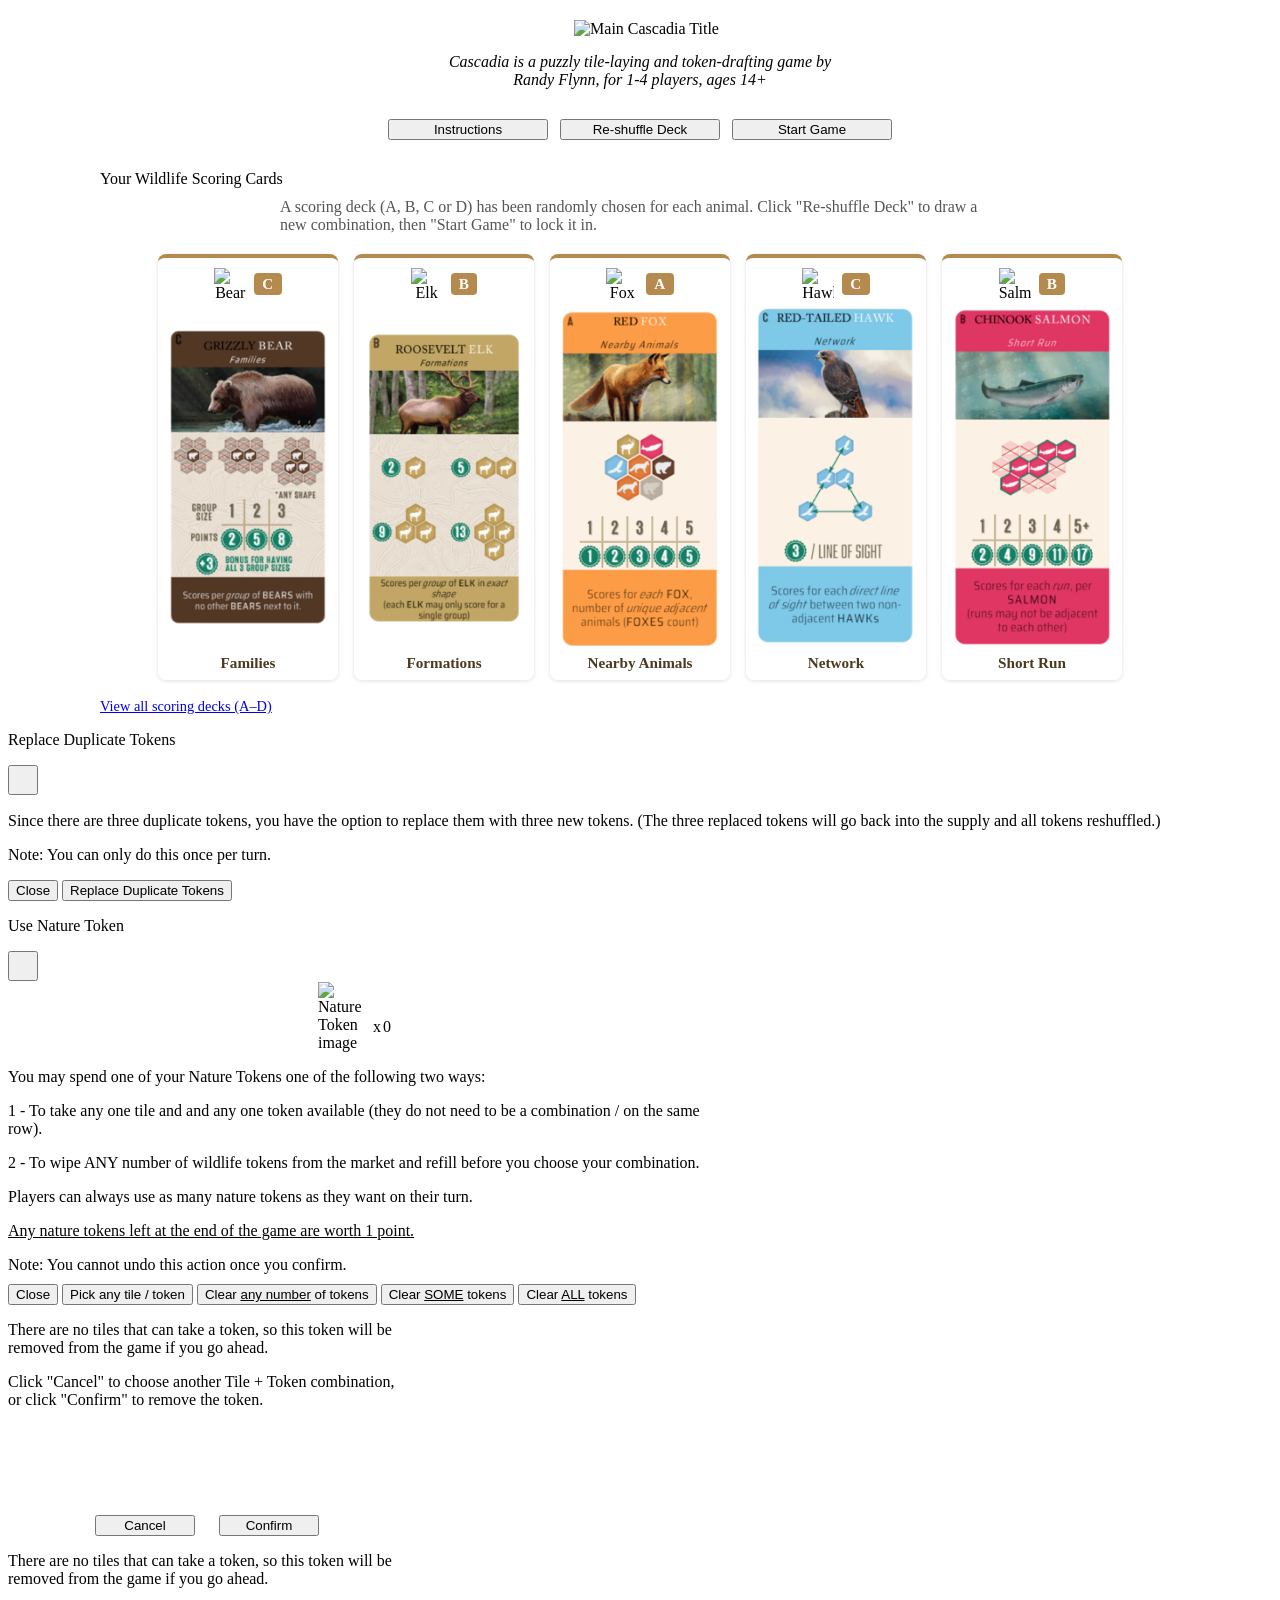
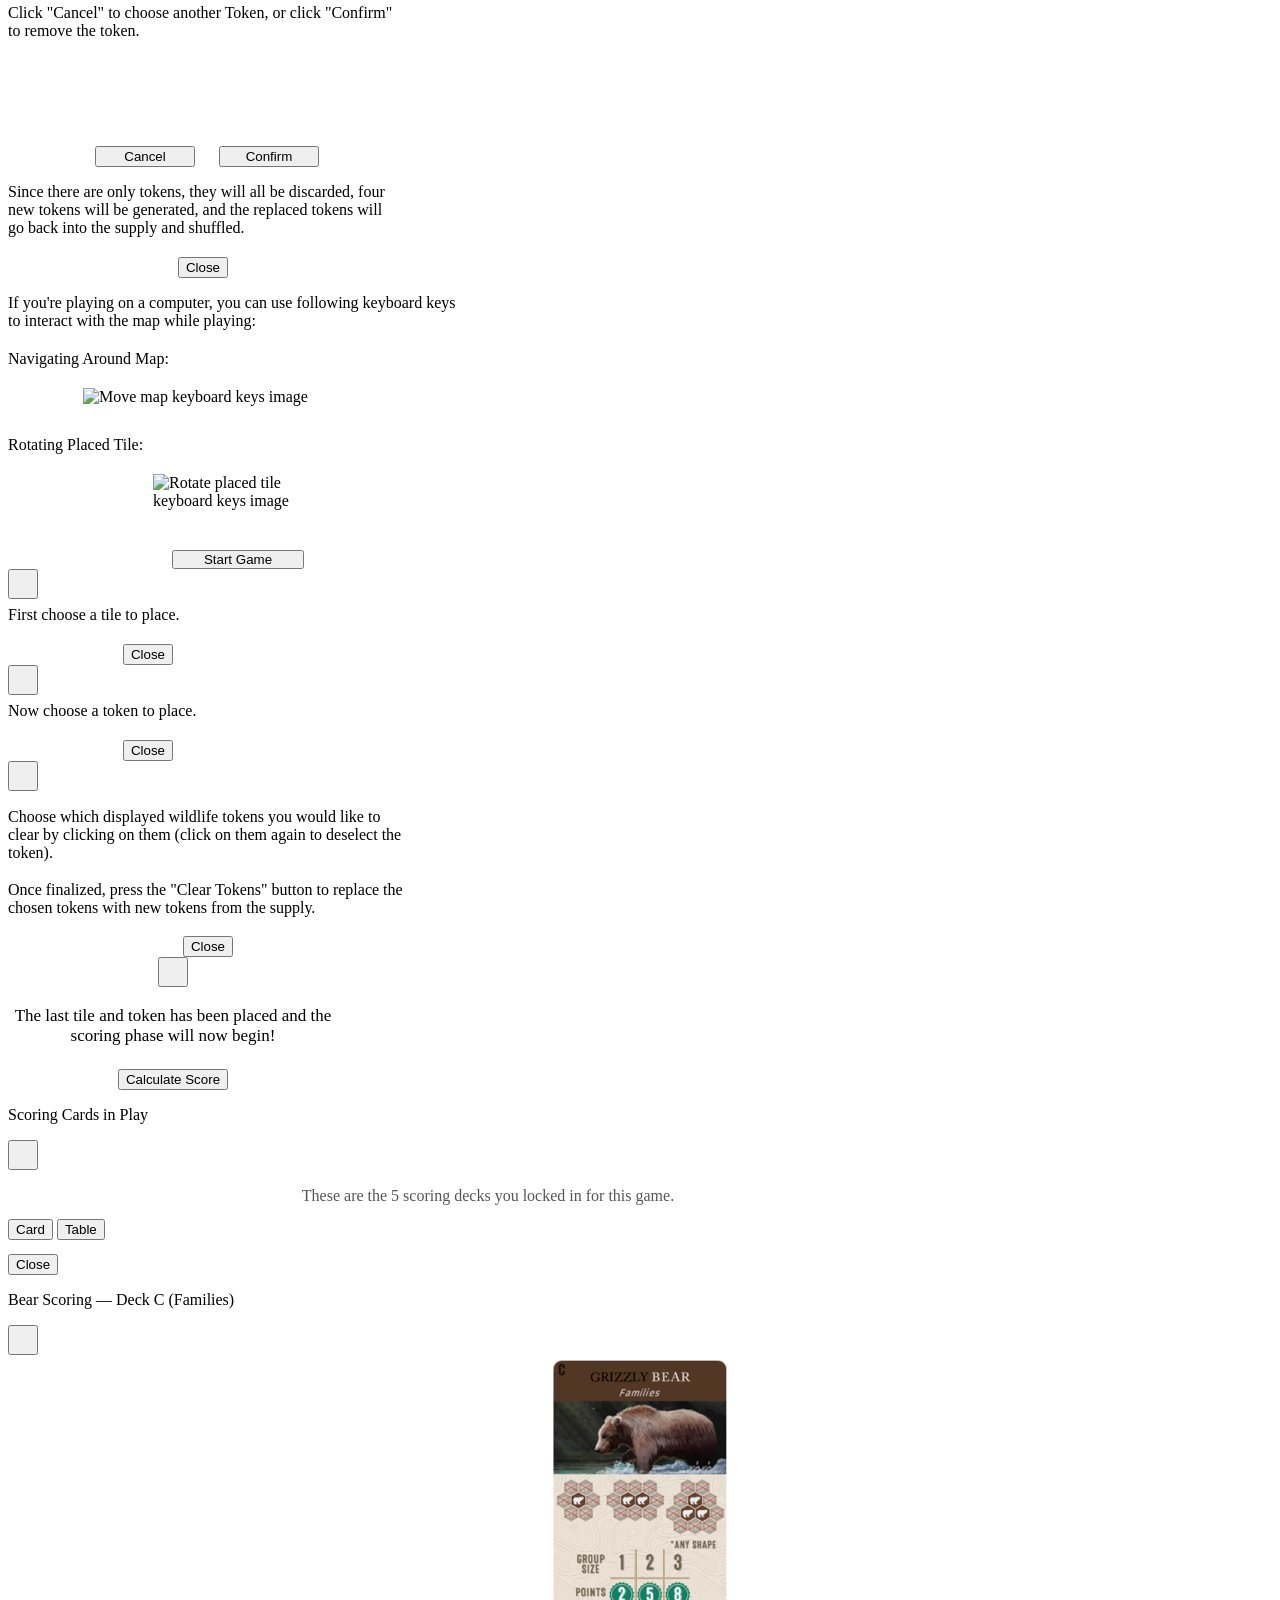
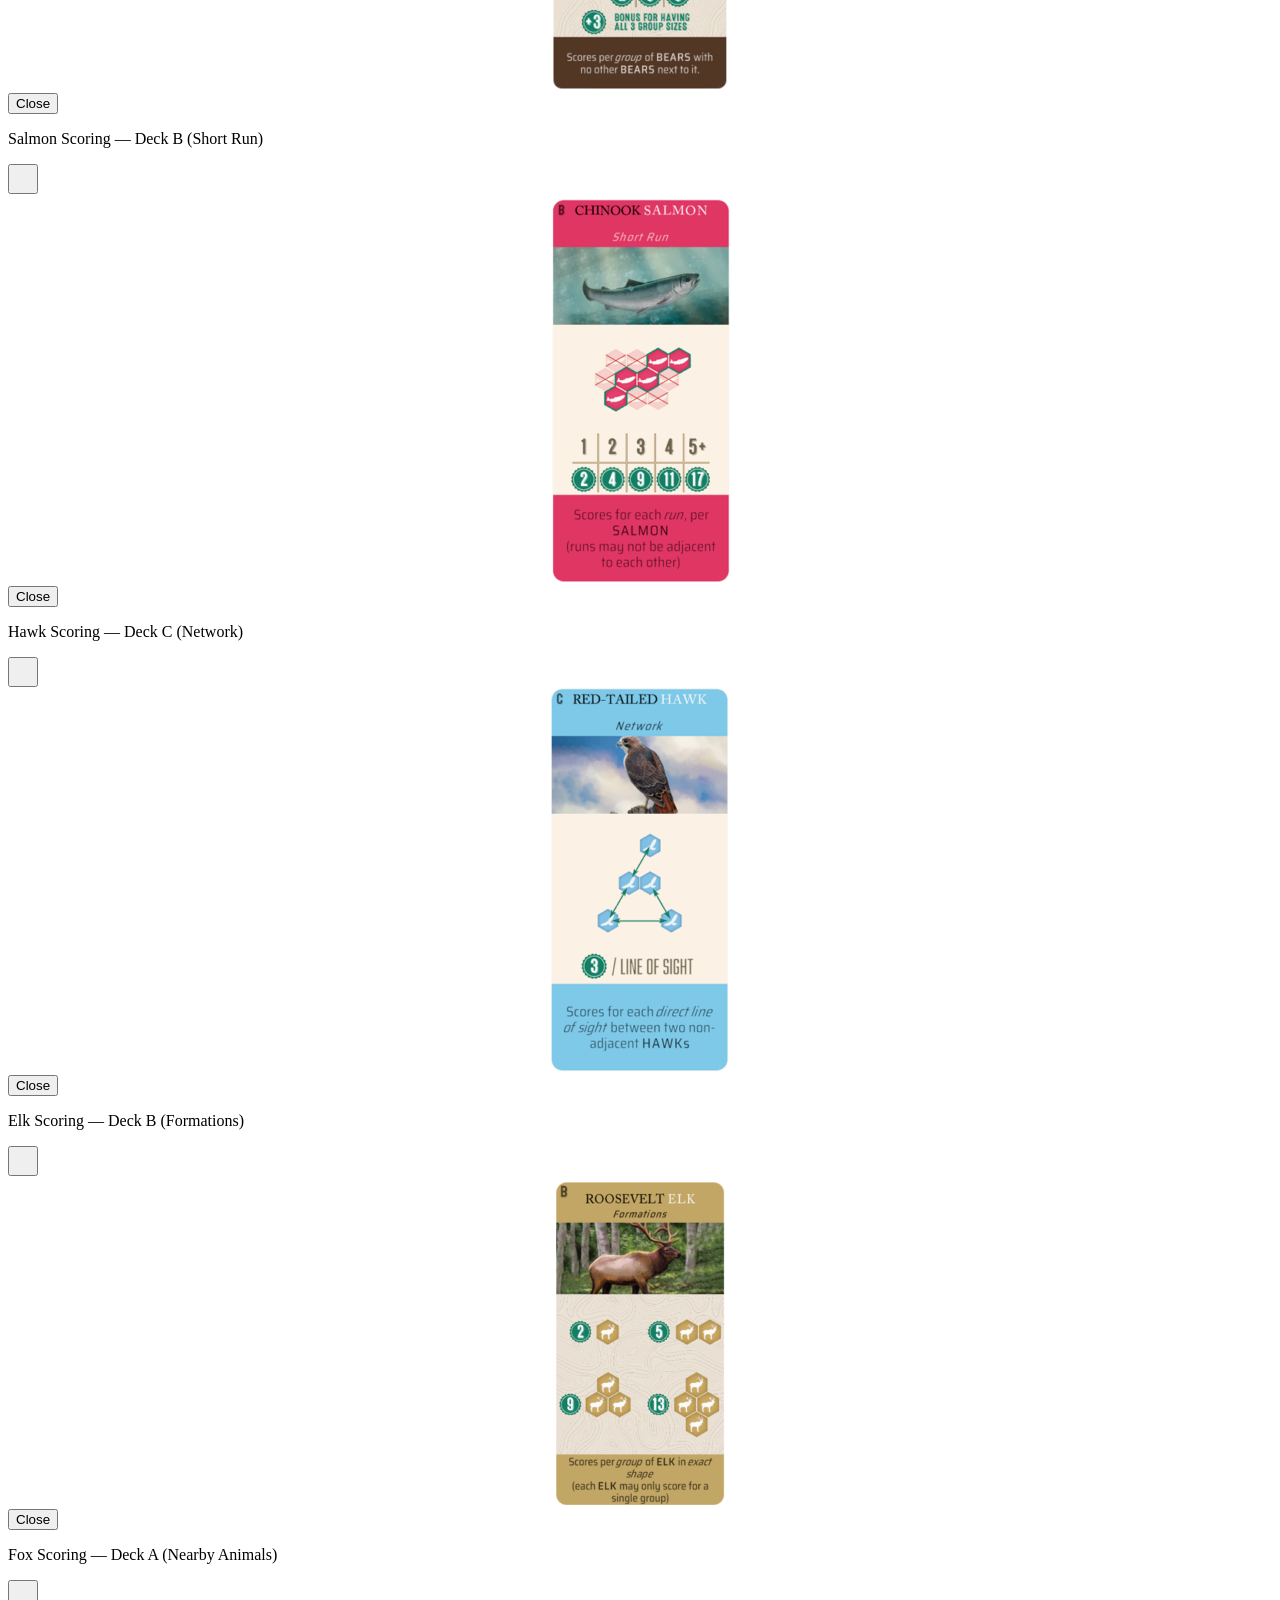
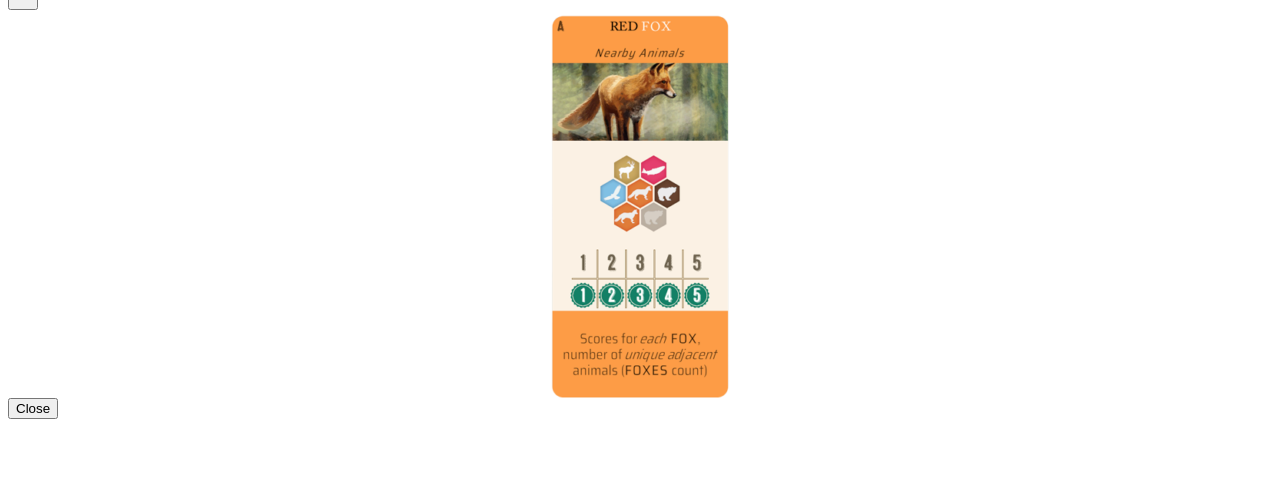
==== commit 323d79ed: "v1: scoring decks drawer, end-game New Game button, CHANGELOG, v2 plan - Replace "View all scoring d" ====
--- a/index.html
+++ b/index.html
@@ -108,7 +108,7 @@
 					</li>
 				</ul>
 
-				<p class="has-text-centered selectedDecksFooter"><a href="scoring.html" target="_blank">View all scoring decks (A–D)</a></p>
+				<p class="has-text-centered selectedDecksFooter"><a href="scoring.html" id="openAllScoringDecks">View all scoring decks (A–D)</a></p>
 
 			</div>
 
@@ -636,6 +636,14 @@
 	<script type="module" src="https://unpkg.com/ionicons@5.0.0/dist/ionicons/ionicons.esm.js"></script>
 	<script nomodule="" src="https://unpkg.com/ionicons@5.0.0/dist/ionicons/ionicons.js"></script>
 
+	<div id="scoringDecksDrawer" aria-hidden="true">
+		<div class="scoringDecksDrawerBackdrop"></div>
+		<div class="scoringDecksDrawerPanel" role="dialog" aria-label="All scoring decks">
+			<button id="closeScoringDecksDrawer" class="scoringDecksDrawerClose" aria-label="Close">&times;</button>
+			<iframe class="scoringDecksDrawerFrame" title="All scoring decks"></iframe>
+		</div>
+	</div>
+
 	<script defer src="https://cdn.jsdelivr.net/npm/bulma-extensions@4.0.0/dist/js/bulma-extensions.min.js"></script>
 	<script type="text/javascript" src="https://ajax.googleapis.com/ajax/libs/jquery/3.2.1/jquery.min.js"></script>
 
--- a/css/styles.css
+++ b/css/styles.css
@@ -602,6 +602,83 @@
 #mapContainer > .mapNavigation { display: none; }
 #mapContainer { cursor: grab; touch-action: none; }
 #mapContainer.grabbing { cursor: grabbing; }
+
+#endGameNewGameContainer {
+	clear: both;
+	text-align: center;
+	margin: 30px auto 20px;
+}
+
+/* Full-screen drawer for "View all scoring decks" — iframes scoring.html. */
+#scoringDecksDrawer {
+	position: fixed;
+	inset: 0;
+	z-index: 1000;
+	visibility: hidden;
+	opacity: 0;
+	transition: opacity 0.2s ease, visibility 0s linear 0.2s;
+}
+
+#scoringDecksDrawer.is-open {
+	visibility: visible;
+	opacity: 1;
+	transition: opacity 0.2s ease;
+}
+
+#scoringDecksDrawer .scoringDecksDrawerBackdrop {
+	position: absolute;
+	inset: 0;
+	background: rgba(0, 0, 0, 0.55);
+}
+
+#scoringDecksDrawer .scoringDecksDrawerPanel {
+	position: absolute;
+	inset: 24px;
+	background: #f5f3ee;
+	border-radius: 10px;
+	box-shadow: 0 12px 32px rgba(0, 0, 0, 0.3);
+	overflow: hidden;
+	transform: translateY(20px);
+	transition: transform 0.25s ease;
+}
+
+#scoringDecksDrawer.is-open .scoringDecksDrawerPanel {
+	transform: translateY(0);
+}
+
+#scoringDecksDrawer .scoringDecksDrawerClose {
+	position: absolute;
+	top: 10px;
+	right: 14px;
+	width: 40px;
+	height: 40px;
+	border: none;
+	border-radius: 50%;
+	background: rgba(0, 0, 0, 0.08);
+	color: #333;
+	font-size: 26px;
+	line-height: 1;
+	cursor: pointer;
+	z-index: 2;
+	transition: background 0.15s ease;
+}
+
+#scoringDecksDrawer .scoringDecksDrawerClose:hover {
+	background: rgba(0, 0, 0, 0.18);
+}
+
+#scoringDecksDrawer .scoringDecksDrawerFrame {
+	width: 100%;
+	height: 100%;
+	border: 0;
+	display: block;
+}
+
+#endGameNewGameContainer #endGameNewGameBtn {
+	font-size: 1.1rem;
+	padding: 0.6em 1.6em;
+	height: auto;
+}
 
 #mapContainer .mapNavigation .navBackground {
     width: 140px;
